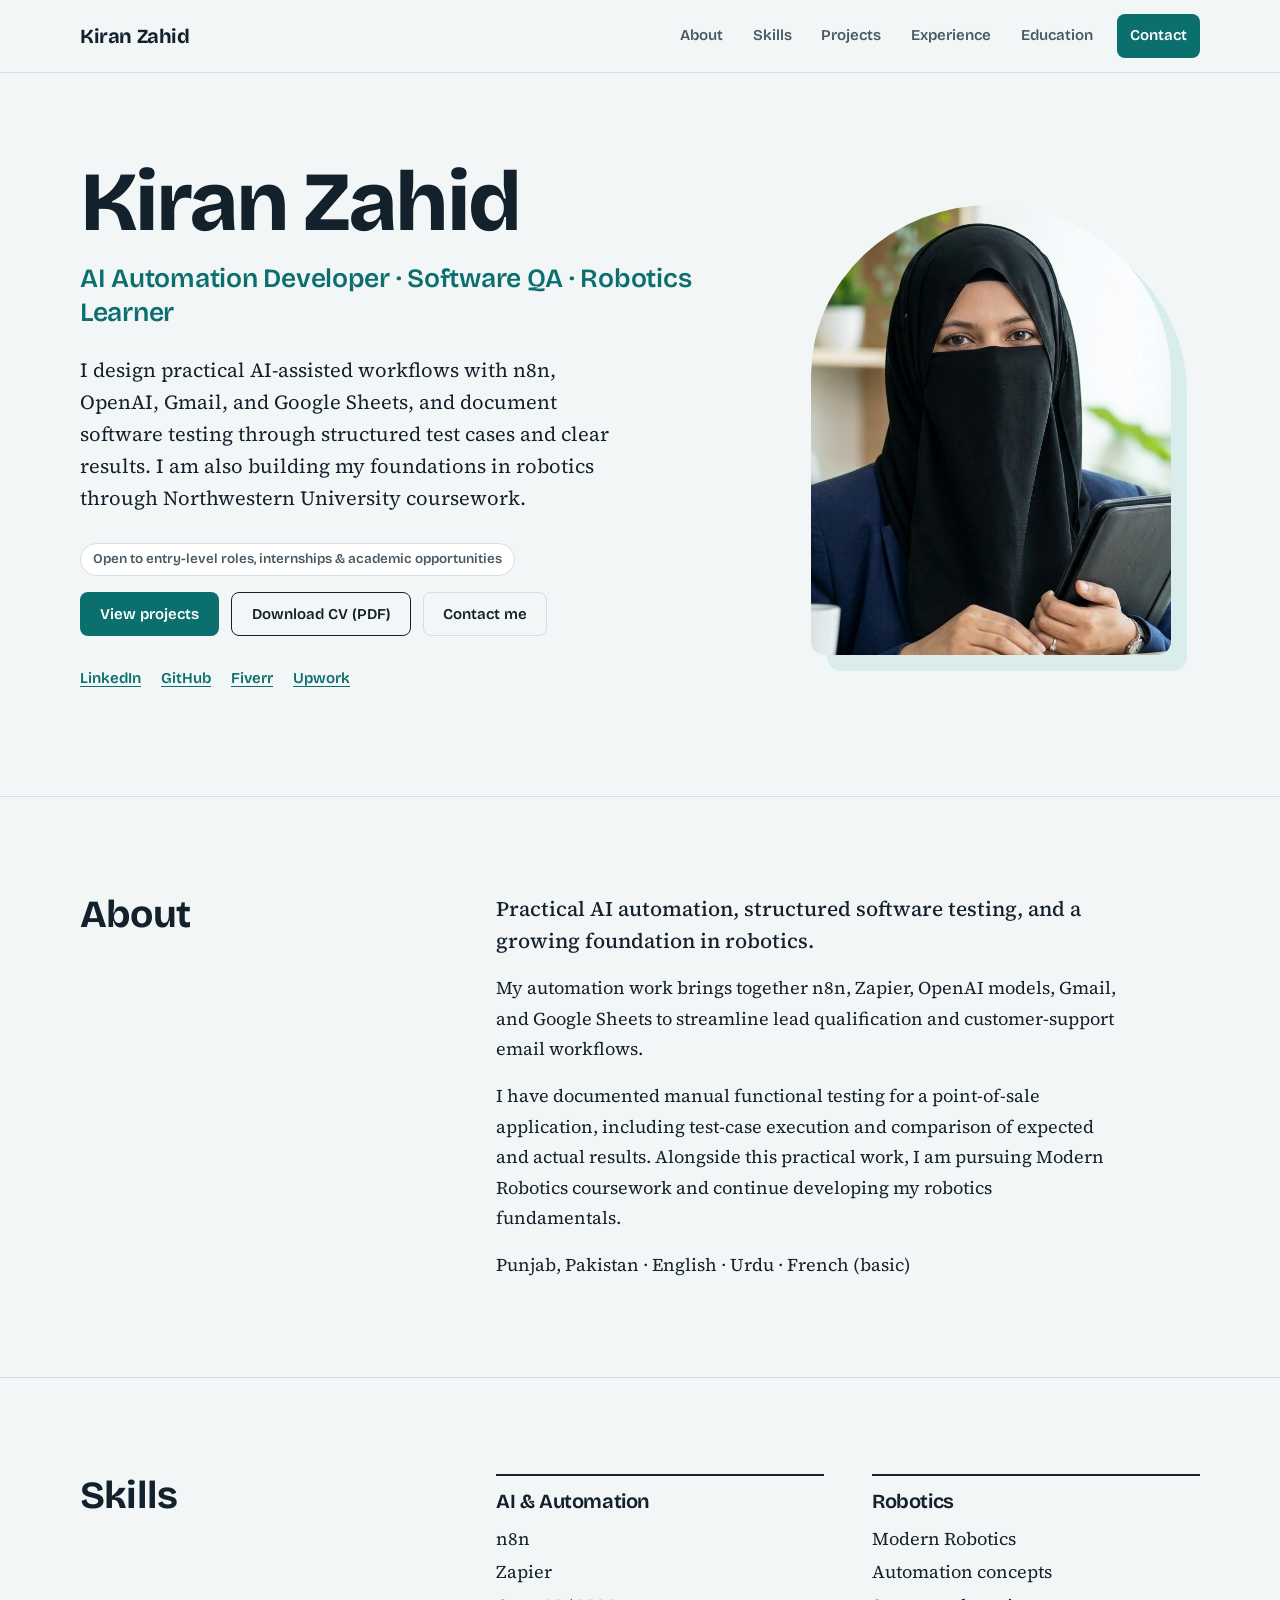
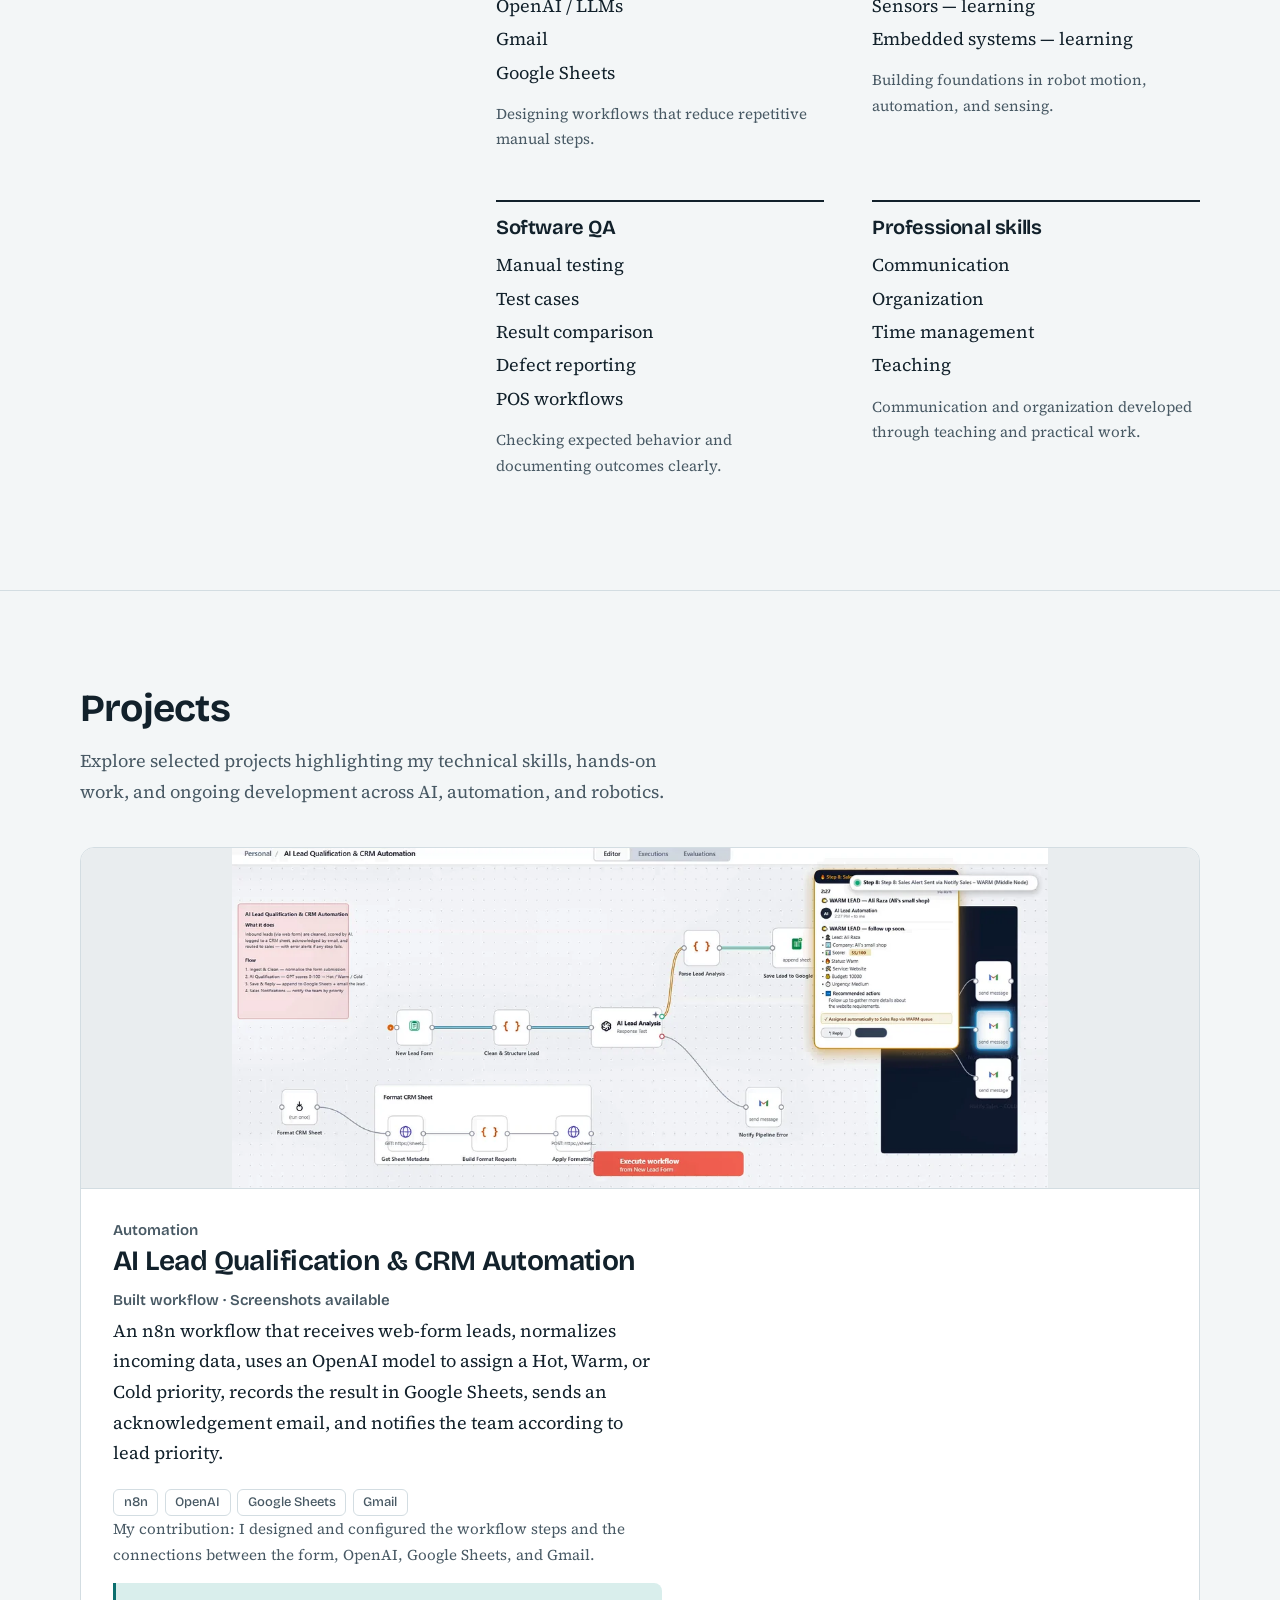
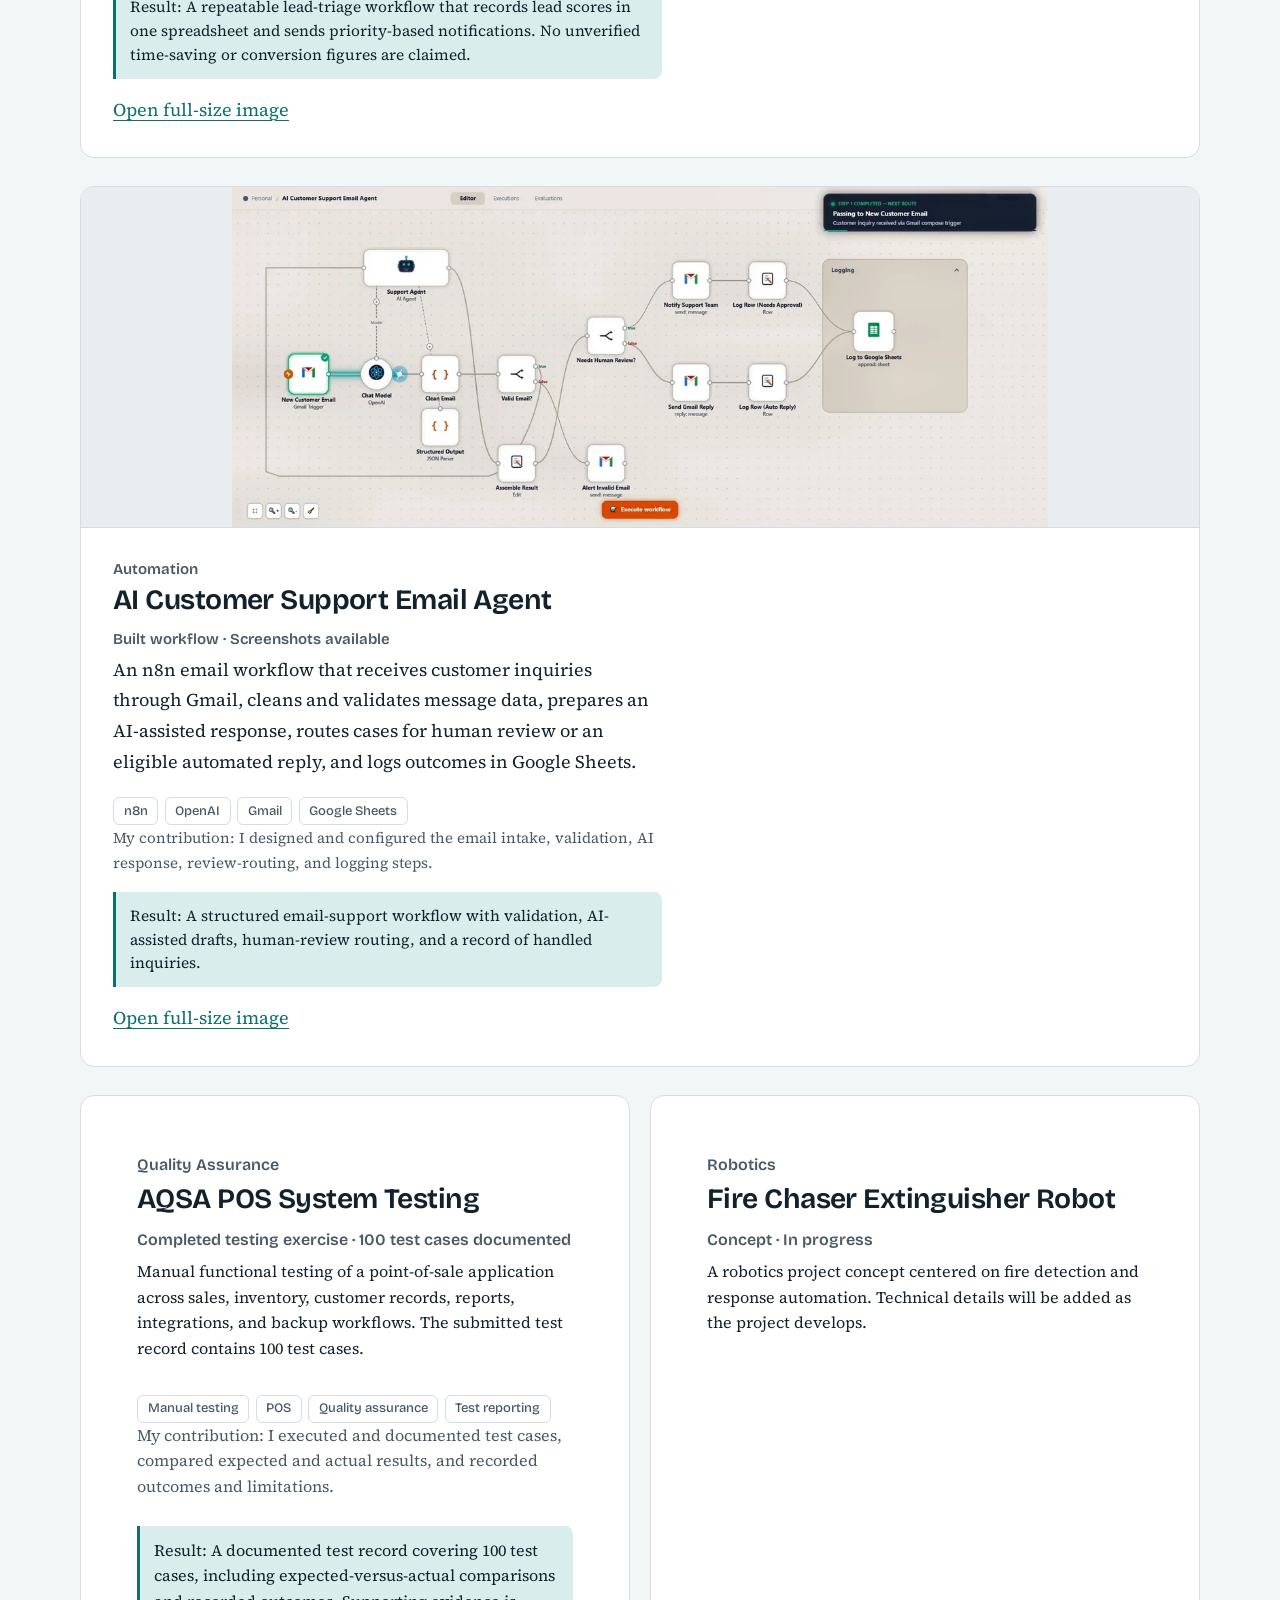
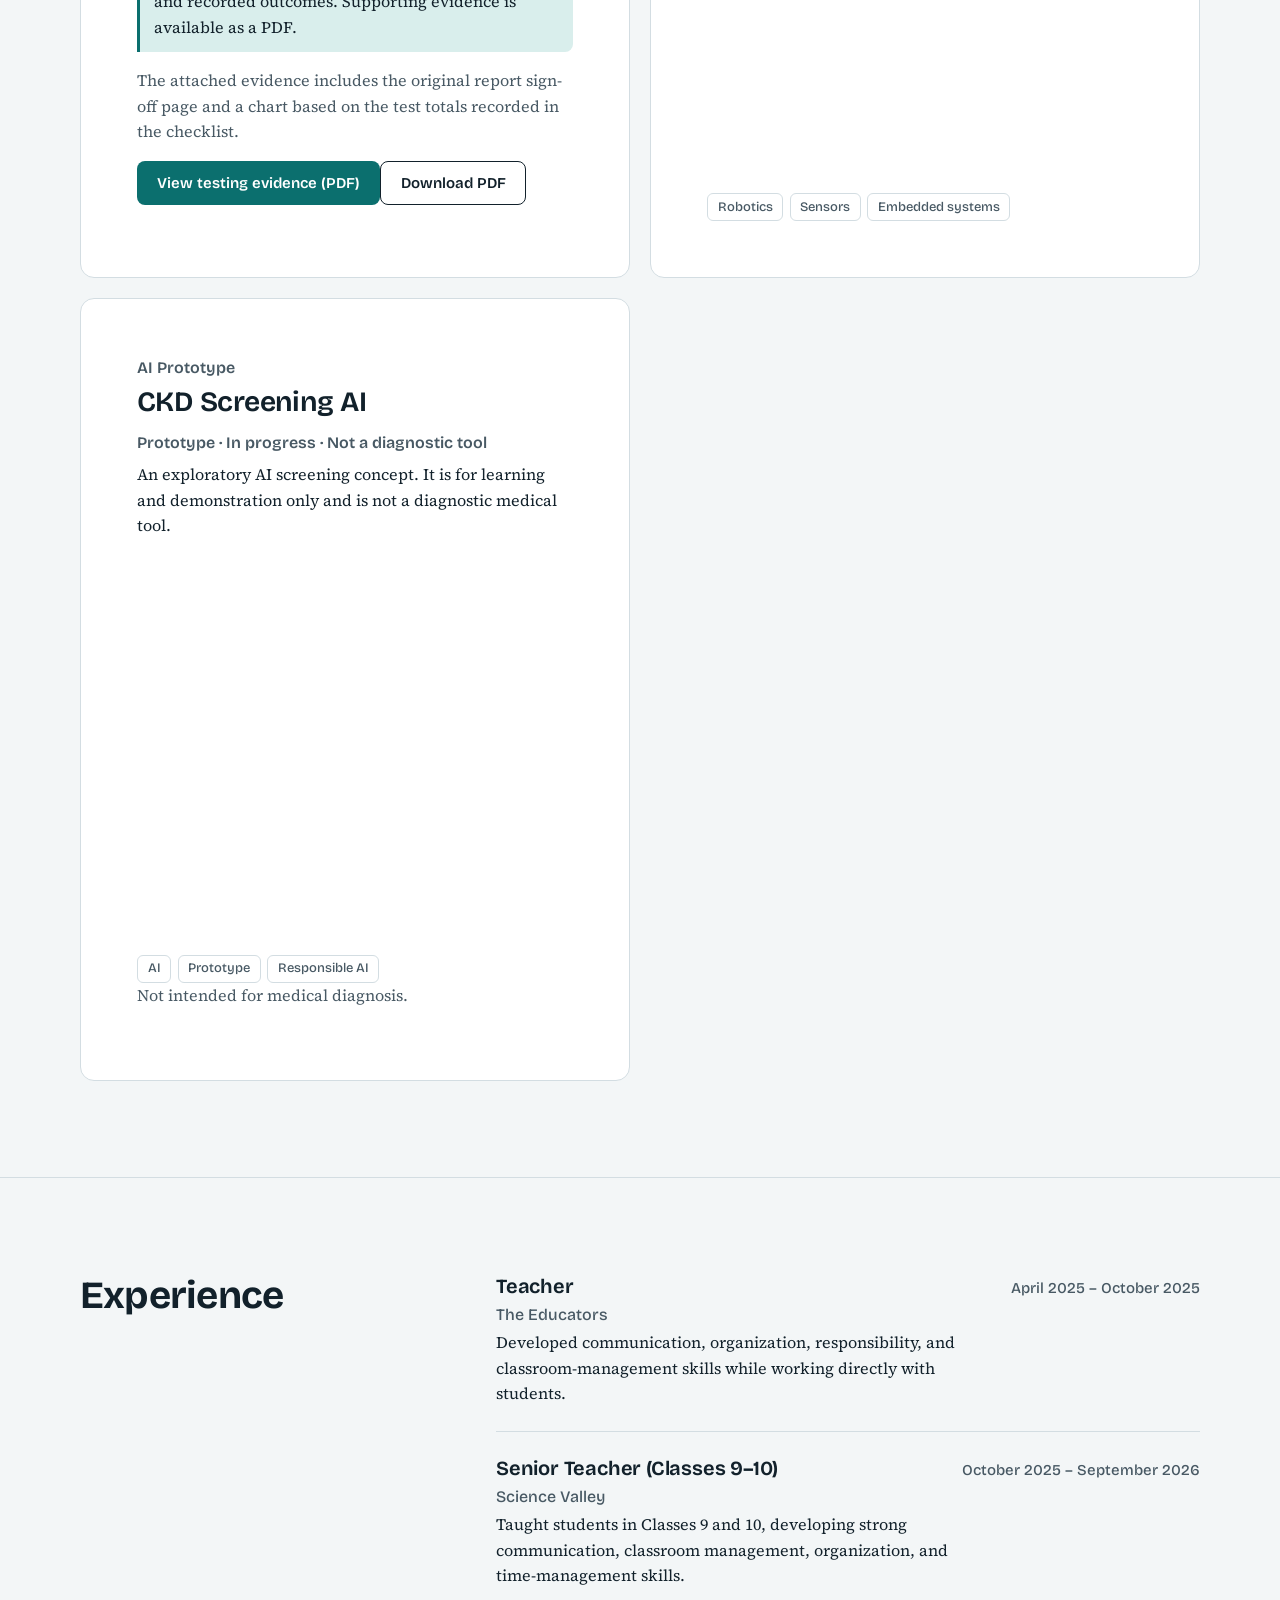
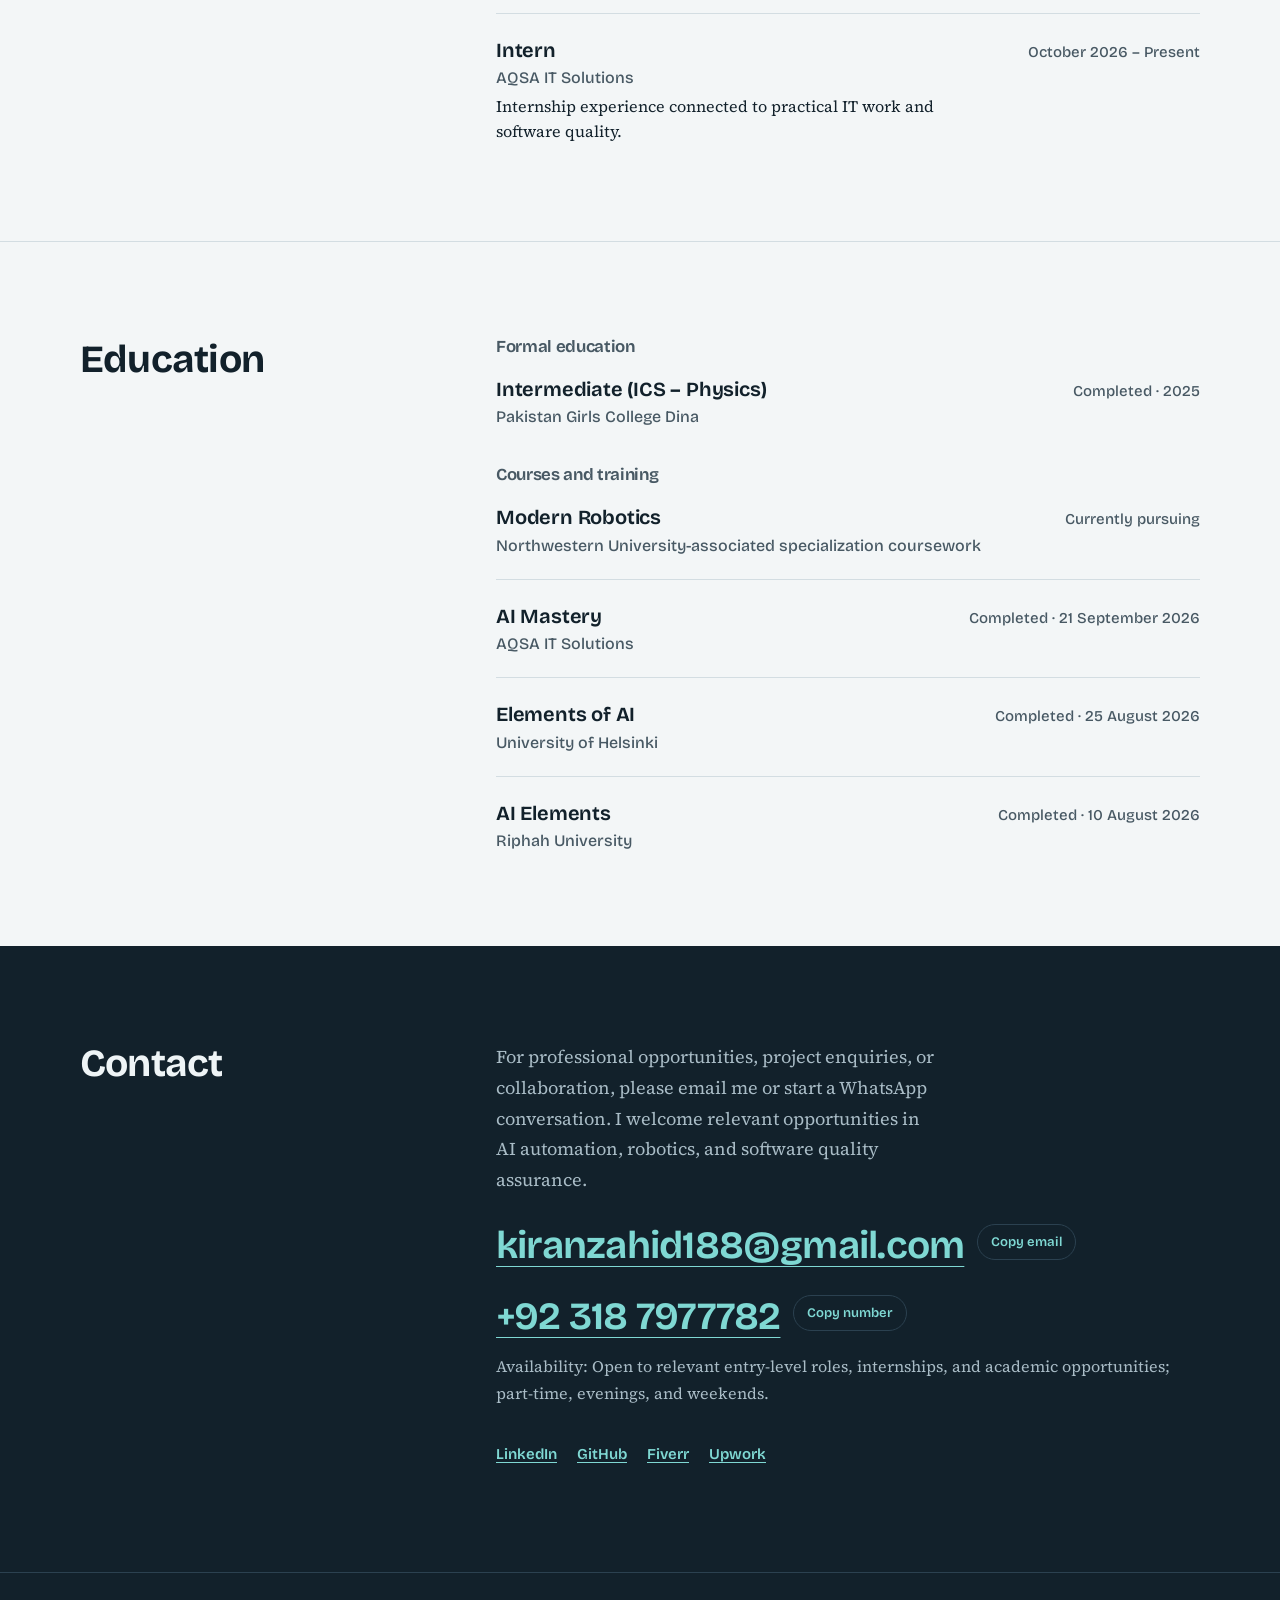
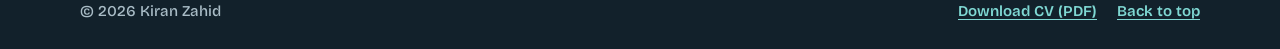
==== index.html @ d2909b38 "Add files via upload" ====
<!DOCTYPE html>
<html lang="en">
<head>
  <meta charset="utf-8">
  <meta name="viewport" content="width=device-width, initial-scale=1">
  <title>Kiran Zahid — AI Automation · Robotics · Software QA</title>
  <meta name="description" content="Kiran Zahid’s portfolio: practical AI workflow automation, robotics learning, and documented software quality assurance work.">
  <meta name="color-scheme" content="light dark">
  <meta name="theme-color" content="#f3f6f7" media="(prefers-color-scheme: light)">
  <meta name="theme-color" content="#0e1a21" media="(prefers-color-scheme: dark)">
  <link rel="canonical" href="https://nexus-kinematics.github.io/Kiranzahid_portfolio/">

  <meta property="og:type" content="website">
  <meta property="og:site_name" content="Kiran Zahid">
  <meta property="og:title" content="Kiran Zahid — AI Automation · Robotics · Software QA">
  <meta property="og:description" content="Practical AI workflow automation, robotics learning, and software testing projects by Kiran Zahid.">
  <meta property="og:url" content="https://nexus-kinematics.github.io/Kiranzahid_portfolio/">
  <meta property="og:image" content="https://nexus-kinematics.github.io/Kiranzahid_portfolio/og-image.png">
  <meta property="og:image:width" content="1200">
  <meta property="og:image:height" content="630">
  <meta property="og:image:alt" content="Kiran Zahid, AI Automation Developer">
  <meta name="twitter:card" content="summary_large_image">

  <link rel="icon" href="favicon.svg" type="image/svg+xml">
  <link rel="apple-touch-icon" href="apple-touch-icon.png">
  <link rel="preload" href="fonts/bricolage-grotesque-latin-wght-normal.woff2" as="font" type="font/woff2" crossorigin>
  <link rel="stylesheet" href="style.css">
  <script>document.documentElement.classList.add('js');</script>
</head>
<body>
  <a class="skip-link" href="#main">Skip to main content</a>

  <header class="site-header">
    <div class="wrap site-header__inner">
      <a class="brand" href="#top">Kiran Zahid</a>
      <button class="nav-toggle" id="navToggle" type="button" aria-expanded="false" aria-controls="siteNav">Menu</button>
      <nav class="nav" id="siteNav" aria-label="Main">
        <ul class="nav__list">
          <li><a class="nav__link" href="#about">About</a></li>
          <li><a class="nav__link" href="#skills">Skills</a></li>
          <li><a class="nav__link" href="#projects">Projects</a></li>
          <li><a class="nav__link" href="#experience">Experience</a></li>
          <li><a class="nav__link" href="#education">Education</a></li>
          <li><a class="nav__link nav__link--cta" href="#contact">Contact</a></li>
        </ul>
      </nav>
    </div>
  </header>

  <main id="main">
    <section class="hero" id="top" aria-labelledby="hero-title">
      <div class="wrap hero__grid">
        <div class="hero__text">
          <h1 id="hero-title">Kiran Zahid</h1>
          <p class="hero__role" data-edit="heroRole" data-label="Professional title" data-group="Profile and about">AI Automation Developer · Software QA · Robotics Learner</p>
          <p class="hero__intro" data-edit="heroIntro" data-label="Hero introduction" data-group="Profile and about">I design practical AI-assisted workflows with n8n, OpenAI, Gmail, and Google Sheets, and document software testing through structured test cases and clear results. I am also building my foundations in robotics through Northwestern University coursework.</p>
          <p class="hero__eyebrow">Open to entry-level roles, internships &amp; academic opportunities</p>
          <div class="hero__actions">
            <a class="btn btn--primary" href="#projects">View projects</a>
            <a class="btn btn--secondary" id="heroCvLink" href="Kiran-Zahid-CV.pdf" download>Download CV (PDF)</a>
            <a class="btn btn--tertiary" href="#contact">Contact me</a>
          </div>
          <ul class="link-list" aria-label="Profiles">
            <li><a href="https://www.linkedin.com/in/kiran-zahid-3a4a5a433" target="_blank" rel="noopener noreferrer">LinkedIn<span class="visually-hidden"> (opens in a new tab)</span></a></li>
            <li><a href="https://github.com/Nexus-Kinematics" target="_blank" rel="noopener noreferrer">GitHub<span class="visually-hidden"> (opens in a new tab)</span></a></li>
            <li><a href="https://www.fiverr.com/s/Vrrma2z" target="_blank" rel="noopener noreferrer">Fiverr<span class="visually-hidden"> (opens in a new tab)</span></a></li>
            <li><a href="https://www.upwork.com/freelancers/~01c463310230087cd5?mp_source=share" target="_blank" rel="noopener noreferrer">Upwork<span class="visually-hidden"> (opens in a new tab)</span></a></li>
          </ul>
        </div>
        <figure class="portrait">
          <img
            src="assets/kiran-profile.jpg"
            srcset="assets/kiran-profile-480.jpg 480w, assets/kiran-profile.jpg 716w"
            sizes="(max-width: 760px) 80vw, 380px"
            width="716" height="896"
            fetchpriority="high"
            alt="Kiran Zahid seated at a desk in a navy blazer and black hijab, holding a folder.">
        </figure>
      </div>
    </section>

    <section class="section" id="about" aria-labelledby="about-title">
      <div class="wrap section__grid">
        <h2 id="about-title">About</h2>
        <div class="prose">
          <p class="lead" data-edit="aboutLead" data-label="About headline" data-group="Profile and about">Practical AI automation, structured software testing, and a growing foundation in robotics.</p>
          <p data-edit="aboutText1" data-label="About paragraph 1" data-group="Profile and about">My automation work brings together n8n, Zapier, OpenAI models, Gmail, and Google Sheets to streamline lead qualification and customer-support email workflows.</p>
          <p data-edit="aboutText2" data-label="About paragraph 2" data-group="Profile and about">I have documented manual functional testing for a point-of-sale application, including test-case execution and comparison of expected and actual results. Alongside this practical work, I am pursuing Modern Robotics coursework and continue developing my robotics fundamentals.</p>
          <p data-edit="aboutText3" data-label="About paragraph 3" data-group="Profile and about">I am based in Punjab, Pakistan, and I speak English, Urdu, and some French.</p>
        </div>
      </div>
    </section>

    <section class="section" id="skills" aria-labelledby="skills-title">
      <div class="wrap section__grid">
        <h2 id="skills-title">Skills</h2>
        <div>
          <div class="skills">
            <div class="skills__group">
              <h3>Automation and AI</h3>
              <ul>
                <li>AI automation</li>
                <li>Workflow automation with n8n and Zapier</li>
                <li>AI tools and large language models (LLMs)</li>
                <li>Gmail, Google Sheets, and OpenAI integrations</li>
              </ul>
            </div>
            <div class="skills__group">
              <h3>Robotics</h3>
              <ul>
                <li>Robotics and automation fundamentals</li>
                <li>Sensors and embedded systems (project in progress)</li>
              </ul>
              <p class="skills__note">Currently studying the Modern Robotics Specialization.</p>
            </div>
            <div class="skills__group">
              <h3>Software testing</h3>
              <ul>
                <li>Manual functional testing</li>
                <li>Test-case execution</li>
                <li>Comparing expected and actual results</li>
                <li>Documenting test outcomes</li>
              </ul>
            </div>
            <div class="skills__group">
              <h3>Professional and languages</h3>
              <ul>
                <li>Communication and organization</li>
                <li>Time management</li>
                <li>English (fluent), Urdu (native), French (basic)</li>
              </ul>
            </div>
          </div>
        </div>
      </div>
    </section>

    <section class="section" id="projects" aria-labelledby="projects-title">
      <div class="wrap">
        <h2 id="projects-title">Projects</h2>
        <p class="section-intro">Explore selected projects highlighting my technical skills, hands-on work, and ongoing development across AI, automation, and robotics.</p>

        <article class="project" aria-labelledby="p-lead">
          <div class="project__shot">
            <img
              src="assets/lead-qualification-workflow-1200.webp"
              srcset="assets/lead-qualification-workflow-1200.webp 1200w, assets/lead-qualification-workflow.webp 1920w"
              sizes="(max-width: 1120px) 100vw, 1120px"
              width="1920" height="800" loading="lazy"
              alt="Workflow editor showing an AI lead qualification automation: a web form feeds lead cleaning, AI scoring, saving to Google Sheets, sales notifications by lead priority, and an error alert.">
          </div>
          <div class="project__body">
            <div>
              <p class="project__kind">Workflow automation · Built and documented</p>
              <h3 class="project__title" id="p-lead" data-edit="leadTitle" data-label="Lead qualification: title" data-group="Projects">AI Lead Qualification &amp; CRM Automation</h3>
              <p data-edit="leadDesc" data-label="Lead qualification: description" data-group="Projects">An n8n workflow that receives web-form leads, normalizes incoming data, uses an OpenAI model to assign a Hot, Warm, or Cold priority, records the result in Google Sheets, sends an acknowledgement email, and notifies the team according to lead priority.</p>
              <p class="project__note"><strong>My contribution:</strong> I designed and configured the workflow steps and the connections between the form, OpenAI, Google Sheets, and Gmail.</p><p class="project__outcome"><strong>Outcome:</strong> A repeatable lead-triage process with a central spreadsheet record and priority-based notifications.</p>
              <ul class="tags" aria-label="Technologies">
                <li>n8n</li>
                <li>OpenAI</li>
                <li>Google Sheets</li>
                <li>Gmail</li>
              </ul>
              <p class="project__zoom"><a href="assets/lead-qualification-workflow.webp" target="_blank" rel="noopener noreferrer">Open full-size screenshot<span class="visually-hidden"> (opens in a new tab)</span></a></p>

            </div>
            <div class="project__steps">
              <h4>How it works</h4>
              <ol class="flow" role="list">
                <li><strong>Ingest and clean.</strong> A new form submission is normalized.</li>
                <li><strong>Qualify with AI.</strong> A GPT model scores the lead and labels it Hot, Warm, or Cold.</li>
                <li><strong>Save and reply.</strong> The lead is added to Google Sheets and receives an email.</li>
                <li><strong>Notify sales.</strong> The team is alerted according to lead priority.</li>
              </ol>
            </div>
          </div>
        </article>

        <article class="project" aria-labelledby="p-support">
          <div class="project__shot">
            <img
              src="assets/customer-support-email-agent-1200.webp"
              srcset="assets/customer-support-email-agent-1200.webp 1200w, assets/customer-support-email-agent.webp 2048w"
              sizes="(max-width: 1120px) 100vw, 1120px"
              width="2048" height="853" loading="lazy"
              alt="Workflow editor showing an AI customer support email agent: a Gmail trigger, email cleaning and validation, an AI support agent, a human review check, Gmail replies or support team alerts, and Google Sheets logging.">
          </div>
          <div class="project__body">
            <div>
              <p class="project__kind">Workflow automation · Built and documented</p>
              <h3 class="project__title" id="p-support" data-edit="supportTitle" data-label="Support email agent: title" data-group="Projects">AI Customer Support Email Agent</h3>
              <p data-edit="supportDesc" data-label="Support email agent: description" data-group="Projects">An n8n email workflow that receives customer inquiries through Gmail, cleans and validates message data, prepares an AI-assisted response, routes cases for human review or an eligible automated reply, and logs outcomes in Google Sheets.</p>
              <p class="project__note"><strong>My contribution:</strong> I designed and configured the email intake, validation, AI response, review-routing, and logging steps.</p><p class="project__outcome"><strong>Outcome:</strong> A structured support workflow that supports human review and keeps a record of handled inquiries.</p>
              <ul class="tags" aria-label="Technologies">
                <li>n8n</li>
                <li>OpenAI</li>
                <li>Gmail</li>
                <li>Google Sheets</li>
              </ul>
              <p class="project__zoom"><a href="assets/customer-support-email-agent.webp" target="_blank" rel="noopener noreferrer">Open full-size screenshot<span class="visually-hidden"> (opens in a new tab)</span></a></p>

            </div>
            <div class="project__steps">
              <h4>How it works</h4>
              <ol class="flow" role="list">
                <li><strong>Receive.</strong> A Gmail trigger picks up each new customer email.</li>
                <li><strong>Clean and validate.</strong> The email is structured and checked. Invalid emails raise an alert.</li>
                <li><strong>Draft with AI.</strong> A support agent prepares the result.</li>
                <li><strong>Route and log.</strong> The email goes to human review or receives an automatic reply, and the outcome is logged to Google Sheets.</li>
              </ol>
            </div>
          </div>
        </article>

        <div class="project-grid">
          <article class="project" aria-labelledby="p-pos">
            <span class="badge">Completed testing exercise · Evidence available</span>
            <h3 id="p-pos" data-edit="posTitle" data-label="AQSA POS testing: title" data-group="Projects">AQSA POS System Testing</h3>
            <p data-edit="posDesc" data-label="AQSA POS testing: description" data-group="Projects">Manual functional testing of a point-of-sale application across sales, inventory, customer records, reports, integrations, and backup workflows. The submitted test record contains 100 test cases.</p>
            <ul class="project__list">
              <li>Executed and documented test cases</li>
              <li>Compared expected and observed results</li>
              <li>Recorded defects, blocked checks, and limitations</li>
              <li>Summarized the recorded test outcomes in a visual chart</li>
            </ul>
            <p class="project__note"><strong>My contribution:</strong> I executed and documented test cases, compared expected and actual results, and recorded outcomes and limitations.</p><p class="project__outcome"><strong>Outcome:</strong> A documented test record covering 100 test cases, with supporting evidence available as a PDF.</p>
            <p class="project__actions">
              <a class="btn btn--primary" href="assets/AQSA-POS-Testing-Evidence.pdf" target="_blank" rel="noopener noreferrer">View testing evidence (PDF)</a>
              <a class="btn btn--secondary" href="assets/AQSA-POS-Testing-Evidence.pdf" download>Download PDF</a>
            </p>
            <ul class="tags" aria-label="Focus areas">
              <li>Manual testing</li>
              <li>POS</li>
              <li>Quality assurance</li>
              <li>Test reporting</li>
            </ul>
          </article>

          <article class="project" aria-labelledby="p-ckd">
            <span class="badge">AI prototype · In progress</span>
            <h3 id="p-ckd" data-edit="ckdTitle" data-label="CKD Screening AI: title" data-group="Projects">CKD Screening AI</h3>
            <p data-edit="ckdDesc" data-label="CKD Screening AI: description" data-group="Projects">A demo exploring how AI can support screening and early risk assessment for chronic kidney disease (CKD). It is a demonstration project, not a medical or diagnostic tool.</p>
            <p class="project__note">Demo visuals and a write-up will be added when they are ready.</p>
            <ul class="tags" aria-label="Focus areas">
              <li>Artificial intelligence</li>
              <li>Healthcare</li>
              <li>Prototype</li>
            </ul>
          </article>

          <article class="project" aria-labelledby="p-fire">
            <span class="badge">Concept · In progress</span>
            <h3 id="p-fire" data-edit="fireTitle" data-label="Fire Chaser Robot: title" data-group="Projects">Fire Chaser Extinguisher Robot</h3>
            <p data-edit="fireDesc" data-label="Fire Chaser Robot: description" data-group="Projects">A robotics project built around a fire-detection and fire-response concept.</p>
            <p class="project__note">Technical details and build photos will be added as the project develops.</p>
            <ul class="tags" aria-label="Focus areas">
              <li>Robotics</li>
              <li>Sensors</li>
              <li>Embedded systems</li>
            </ul>
          </article>
        </div>
      </div>
    </section>

    <section class="section" id="experience" aria-labelledby="experience-title">
      <div class="wrap section__grid"><h2 id="experience-title">Experience</h2><ul class="entries">
        <li class="entry"><div class="entry__head"><h3 class="entry__title">Teacher</h3><p class="entry__when">April 2025 – October 2025</p></div><p class="entry__org">The Educators</p><p class="entry__text">Developed communication, organization, responsibility, and classroom-management skills while working directly with students.</p></li>
        <li class="entry"><div class="entry__head"><h3 class="entry__title">Senior Teacher (Classes 9–10)</h3><p class="entry__when">October 2025 – September 2026</p></div><p class="entry__org">Science Valley</p><p class="entry__text">Taught students in Classes 9 and 10, developing strong communication, classroom management, organization, and time-management skills.</p></li>
        <li class="entry"><div class="entry__head"><h3 class="entry__title">Intern</h3><p class="entry__when">October 2026 – Present</p></div><p class="entry__org">AQSA IT Solutions</p><p class="entry__text">Internship experience connected to practical IT work and software quality.</p></li>
      </ul></div>
    </section>

    <section class="section" id="education" aria-labelledby="education-title">
      <div class="wrap section__grid">
        <h2 id="education-title">Education</h2>
        <div>
          <h3 class="subhead">Formal education</h3>
          <ul class="entries">
            <li class="entry">
              <div class="entry__head">
                <h4 class="entry__title" data-edit="edu1Title" data-label="Education: qualification" data-group="Experience and education">Intermediate (ICS – Physics)</h4>
                <p class="entry__when">Completed 2025</p>
              </div>
              <p class="entry__org" data-edit="edu1Org" data-label="Education: institution" data-group="Experience and education">Pakistan Girls College Dina</p>
            </li>
          </ul>

          <h3 class="subhead">Courses and training</h3>
          <ul class="entries">
            <li class="entry">
              <div class="entry__head">
                <h4 class="entry__title">Modern Robotics Specialization</h4>
                <p class="entry__when entry__status--active" data-edit="course1Status" data-label="Modern Robotics: status" data-group="Experience and education">Currently pursuing</p>
              </div>
              <p class="entry__org">Northwestern University</p>
            </li>
            <li class="entry">
              <div class="entry__head">
                <h4 class="entry__title">AI Mastery</h4>
                <p class="entry__when">Completed · 21 September 2026</p>
              </div>
              <p class="entry__org">AQSA IT Solutions</p>
            </li>
            <li class="entry">
              <div class="entry__head">
                <h4 class="entry__title">Elements of AI</h4>
                <p class="entry__when">Completed · 25 August 2026</p>
              </div>
              <p class="entry__org">University of Helsinki</p>
            </li>
            <li class="entry">
              <div class="entry__head">
                <h4 class="entry__title">AI Elements</h4>
                <p class="entry__when">Completed · 10 August 2026</p>
              </div>
              <p class="entry__org">Riphah University</p>
            </li>
          </ul>
        </div>
      </div>
    </section>

    <section class="section" id="addedContent" aria-labelledby="added-title" hidden>
      <div class="wrap section__grid">
        <h2 id="added-title">More</h2>
        <div class="managed-list" id="publicManagedEntries"></div>
      </div>
    </section>

    <section class="section" id="certificates" aria-labelledby="certificates-title" hidden>
      <div class="wrap section__grid">
        <h2 id="certificates-title">Certificates</h2>
        <div class="entries" id="certificateList"></div>
      </div>
    </section>

    <section class="section" id="customContent" aria-labelledby="custom-title" hidden>
      <div class="wrap section__grid">
        <h2 id="custom-title">More</h2>
        <div class="entries" id="customList"></div>
      </div>
    </section>

    <section class="section contact" id="contact" aria-labelledby="contact-title">
      <div class="wrap section__grid">
        <h2 id="contact-title">Contact</h2>
        <div>
          <p class="contact__copy">For professional opportunities, project enquiries, or collaboration, please email me or start a WhatsApp conversation. I welcome relevant opportunities in AI automation, robotics, and software quality assurance.</p>
          <div class="contact-method"><a class="contact__email" id="contactEmail" href="mailto:kiranzahid188@gmail.com?subject=Portfolio%20enquiry" aria-label="Compose an email to kiranzahid188@gmail.com">kiranzahid188@gmail.com</a><button class="copy-link" type="button" data-copy="kiranzahid188@gmail.com" aria-label="Copy email address">Copy email</button></div>
          <div class="contact-method"><a class="contact__email contact__phone" id="contactPhone" href="https://wa.me/923187977782" target="_blank" rel="noopener noreferrer" aria-label="Start a WhatsApp chat with Kiran Zahid">+92 318 7977782</a><button class="copy-link" type="button" data-copy="+923187977782" aria-label="Copy WhatsApp number">Copy number</button></div>
          <p class="contact__meta" id="contactAvailability">Availability: part-time, night shifts, and weekends.</p>
          <ul class="link-list" aria-label="Profiles">
            <li><a href="https://www.linkedin.com/in/kiran-zahid-3a4a5a433" target="_blank" rel="noopener noreferrer">LinkedIn<span class="visually-hidden"> (opens in a new tab)</span></a></li>
            <li><a href="https://github.com/Nexus-Kinematics" target="_blank" rel="noopener noreferrer">GitHub<span class="visually-hidden"> (opens in a new tab)</span></a></li>
            <li><a href="https://www.fiverr.com/s/Vrrma2z" target="_blank" rel="noopener noreferrer">Fiverr<span class="visually-hidden"> (opens in a new tab)</span></a></li>
            <li><a href="https://www.upwork.com/freelancers/~01c463310230087cd5?mp_source=share" target="_blank" rel="noopener noreferrer">Upwork<span class="visually-hidden"> (opens in a new tab)</span></a></li>
          </ul>
        </div>
      </div>
    </section>
  </main>


  <footer class="site-footer">
    <div class="wrap site-footer__inner">
      <p>&copy; <span id="year">2026</span> Kiran Zahid</p>
      <ul class="link-list" aria-label="Footer">
        <li><a href="Kiran-Zahid-CV.pdf" download>Download CV (PDF)</a></li>
        <li><a href="#top">Back to top</a></li>
      </ul>
    </div>
  </footer>

  <script src="script.js" defer></script>
</body>
</html>
---- style.css ----
/* ==========================================================================
   Kiran Zahid portfolio
   All paths are relative so the site works under /Kiranzahid_portfolio/.
   Sections: 1 Fonts · 2 Tokens · 3 Base · 4 Layout · 5 Components ·
             6 Sections · 7 Responsive · 8 Motion
   ========================================================================== */

/* 1. Fonts (self-hosted, SIL Open Font License; see /fonts) ---------------- */
@font-face {
  font-family: "Bricolage Grotesque";
  src: url("fonts/bricolage-grotesque-latin-wght-normal.woff2") format("woff2");
  font-weight: 200 800;
  font-style: normal;
  font-display: swap;
}
@font-face {
  font-family: "Source Serif 4";
  src: url("fonts/source-serif-4-latin-wght-normal.woff2") format("woff2");
  font-weight: 200 900;
  font-style: normal;
  font-display: swap;
}
/* 2. Design tokens --------------------------------------------------------- */
:root {
  color-scheme: light dark;

  --paper: #f3f6f7;
  --surface: #ffffff;
  --ink: #12212b;
  --muted: #485964;
  --line: #d3dde2;

  --accent: #0b6f6e;
  --accent-hover: #095957;
  --on-accent: #ffffff;
  --accent-soft: #d9eeec;

  --warn-bg: #fbebd3;
  --warn-ink: #733b00;

  --band: #12212b;
  --on-band: #eef4f6;
  --band-muted: #a9bcc6;
  --band-accent: #7fd8d3;
  --band-line: #2b4150;

  --font-display: "Bricolage Grotesque", "Segoe UI", system-ui, -apple-system, sans-serif;
  --font-text: "Source Serif 4", Georgia, "Times New Roman", serif;

  --radius: 14px;
  --radius-sm: 8px;
  --wrap: 1120px;
  --gutter: clamp(1.25rem, 4vw, 2rem);
  --header-h: 4.5rem;
}

@media (prefers-color-scheme: dark) {
  :root {
    --paper: #0e1a21;
    --surface: #15252e;
    --ink: #eaf1f3;
    --muted: #9fb2bc;
    --line: #284049;

    --accent: #5cc8c3;
    --accent-hover: #86dcd7;
    --on-accent: #0e1a21;
    --accent-soft: #143a3b;

    --warn-bg: #3d2a10;
    --warn-ink: #f6d9a8;

    --band: #081217;
    --band-line: #22373f;
  }
}

/* 3. Base ------------------------------------------------------------------ */
*,
*::before,
*::after { box-sizing: border-box; }

html {
  scroll-behavior: smooth;
  scroll-padding-top: calc(var(--header-h) + 1rem);
  -webkit-text-size-adjust: 100%;
}

body {
  margin: 0;
  background: var(--paper);
  color: var(--ink);
  font-family: var(--font-text);
  font-size: 1.125rem;
  line-height: 1.7;
  overflow-x: hidden;
}

img { display: block; max-width: 100%; height: auto; }

h1, h2, h3, h4 {
  margin: 0;
  font-family: var(--font-display);
  line-height: 1.12;
  letter-spacing: -0.02em;
  text-wrap: balance;
}
h2 { font-size: clamp(1.75rem, 3.4vw, 2.4rem); font-weight: 700; }
h3 { font-size: 1.25rem; font-weight: 650; }

p { margin: 0 0 1rem; }
ul, ol { margin: 0; padding: 0; }

a {
  color: var(--accent);
  text-decoration-thickness: 1px;
  text-underline-offset: 0.2em;
  transition: color 0.15s;
}
a:hover { color: var(--accent-hover); text-decoration-thickness: 2px; }

:focus-visible {
  outline: 3px solid var(--accent);
  outline-offset: 3px;
  border-radius: 4px;
}

.visually-hidden {
  position: absolute !important;
  width: 1px; height: 1px;
  margin: -1px; padding: 0;
  overflow: hidden;
  clip: rect(0 0 0 0);
  white-space: nowrap;
  border: 0;
}

.skip-link {
  position: absolute;
  left: 1rem; top: -4rem;
  z-index: 100;
  padding: 0.6rem 1rem;
  background: var(--ink);
  color: var(--paper);
  font: 600 0.9375rem var(--font-display);
  border-radius: var(--radius-sm);
}
.skip-link:focus { top: 1rem; }

/* 4. Layout ---------------------------------------------------------------- */
.wrap {
  width: min(100% - 2 * var(--gutter), var(--wrap));
  margin-inline: auto;
}

.section {
  padding-block: clamp(3.5rem, 8vw, 6rem);
  border-top: 1px solid var(--line);
}

.section__grid {
  display: grid;
  grid-template-columns: minmax(0, 1fr) minmax(0, 2fr);
  gap: clamp(1.5rem, 5vw, 4rem);
}

.prose { max-width: 62ch; }
.prose p:last-child { margin-bottom: 0; }

/* 5. Components ------------------------------------------------------------ */

/* Header and navigation */
.site-header {
  position: sticky;
  top: 0;
  z-index: 30;
  background: var(--paper);
  border-bottom: 1px solid var(--line);
}
.site-header__inner {
  display: flex;
  align-items: center;
  justify-content: space-between;
  gap: 1rem;
  min-height: var(--header-h);
}

.brand {
  display: inline-flex;
  align-items: center;
  min-height: 44px;
  color: var(--ink);
  font: 700 1.25rem var(--font-display);
  letter-spacing: -0.02em;
  text-decoration: none;
}
.brand:hover { color: var(--accent); }

.nav__list {
  display: flex;
  align-items: center;
  gap: 0.25rem;
  list-style: none;
}
.nav__link {
  display: inline-flex;
  align-items: center;
  min-height: 44px;
  padding: 0 0.8rem;
  color: var(--muted);
  font: 600 0.9375rem var(--font-display);
  text-decoration: none;
  border-bottom: 2px solid transparent;
}
.nav__link:hover { color: var(--ink); }
.nav__link[aria-current="true"] {
  color: var(--ink);
  border-bottom-color: var(--accent);
}
.nav__link--cta {
  margin-left: 0.5rem;
  color: var(--on-accent);
  background: var(--accent);
  border-radius: var(--radius-sm);
  border-bottom-color: transparent;
}
.nav__link--cta:hover,
.nav__link--cta[aria-current="true"] {
  color: var(--on-accent);
  background: var(--accent-hover);
  border-bottom-color: transparent;
}

.nav-toggle {
  display: none;
  min-height: 44px;
  padding: 0 1rem;
  background: transparent;
  color: var(--ink);
  border: 1.5px solid var(--line);
  border-radius: var(--radius-sm);
  font: 600 0.9375rem var(--font-display);
  cursor: pointer;
}
.nav-toggle:hover { border-color: var(--ink); }

/* Buttons */
.btn {
  display: inline-flex;
  align-items: center;
  justify-content: center;
  min-height: 44px;
  padding: 0.6rem 1.2rem;
  border: 1.5px solid transparent;
  border-radius: var(--radius-sm);
  font: 600 0.9375rem var(--font-display);
  text-decoration: none;
  cursor: pointer;
  transition: background-color 0.2s, border-color 0.2s, color 0.2s;
}
.btn--primary { background: var(--accent); color: var(--on-accent); }
.btn--primary:hover { background: var(--accent-hover); color: var(--on-accent); }
.btn--secondary { border-color: var(--ink); color: var(--ink); }
.btn--secondary:hover { background: var(--ink); color: var(--paper); }

/* Tags and status badges */
.tags {
  display: flex;
  flex-wrap: wrap;
  gap: 0.4rem;
  margin-top: 1.25rem;
  list-style: none;
}
.tags li {
  padding: 0.15rem 0.6rem;
  border: 1px solid var(--line);
  border-radius: 6px;
  color: var(--muted);
  font: 500 0.8125rem/1.6 var(--font-display);
}

.badge {
  display: inline-flex;
  align-items: center;
  gap: 0.45rem;
  margin-bottom: 0.9rem;
  padding: 0.2rem 0.7rem;
  background: var(--warn-bg);
  color: var(--warn-ink);
  border-radius: 999px;
  font: 600 0.8125rem/1.5 var(--font-display);
}
.badge::before {
  content: "";
  width: 0.45rem; height: 0.45rem;
  border-radius: 50%;
  background: currentColor;
}

/* Plain link list (social, footer) */
.link-list {
  display: flex;
  flex-wrap: wrap;
  gap: 0.25rem 1.25rem;
  list-style: none;
}
.link-list a {
  display: inline-flex;
  align-items: center;
  min-height: 44px;
  font: 600 0.9375rem var(--font-display);
}

/* 6. Sections -------------------------------------------------------------- */

/* Hero */
.hero { padding-block: clamp(2.5rem, 7vw, 5.5rem) clamp(3rem, 8vw, 6rem); }
.hero__grid {
  display: grid;
  grid-template-columns: minmax(0, 1.2fr) minmax(280px, 0.8fr);
  gap: clamp(2rem, 6vw, 5rem);
  align-items: center;
}
.hero h1 {
  font-size: clamp(2.9rem, 8vw, 5.25rem);
  font-weight: 750;
  line-height: 1;
  letter-spacing: -0.035em;
}
.hero__role {
  overflow-wrap: anywhere;
  margin: 1rem 0 1.5rem;
  color: var(--accent);
  font: 600 clamp(1.25rem, 2.6vw, 1.65rem)/1.3 var(--font-display);
  letter-spacing: -0.01em;
}
.hero__intro {
  max-width: 34rem;
  margin-bottom: 1.75rem;
  font-size: 1.25rem;
  line-height: 1.6;
}
.hero__actions {
  display: flex;
  flex-wrap: wrap;
  gap: 0.75rem;
  margin-bottom: 1.25rem;
}

.portrait {
  position: relative;
  width: 100%;
  max-width: 350px;
  justify-self: center;
  margin: 0;
}
.portrait::before {
  content: "";
  position: absolute;
  inset: 16px -16px -16px 16px;
  background: var(--accent-soft);
  border-radius: 50% 50% var(--radius) var(--radius) / 38% 38% var(--radius) var(--radius);
}
.portrait img {
  position: relative;
  width: 100%;
  aspect-ratio: 4 / 5;
  object-fit: cover;
  object-position: 50% 20%;
  border-radius: 50% 50% var(--radius) var(--radius) / 38% 38% var(--radius) var(--radius);
}

/* About and skills */
.lead {
  font-size: 1.3rem;
  line-height: 1.55;
  font-weight: 500;
}

.skills {
  display: grid;
  grid-template-columns: repeat(2, minmax(0, 1fr));
  gap: 2rem clamp(1.5rem, 4vw, 3rem);
}
.skills__group { border-top: 2px solid var(--ink); padding-top: 0.9rem; }
.skills__group h3 { margin-bottom: 0.6rem; }
.skills__group ul { list-style: none; }
.skills__group li { padding: 0.2rem 0; line-height: 1.5; }
.skills__note {
  margin-top: 0.75rem;
  color: var(--muted);
  font-size: 0.9375rem;
}

/* Projects */
.section-intro { max-width: 62ch; margin: 1rem 0 2.5rem; color: var(--muted); }

.project {
  background: var(--surface);
  border: 1px solid var(--line);
  border-radius: var(--radius);
  overflow: hidden;
}
.project + .project { margin-top: 1.75rem; }

.project__shot {
  display: block;
  border-bottom: 1px solid var(--line);
  background: #e9edef;
}
.project__shot img { width: 100%; max-height: 340px; object-fit: contain; }

.project__body {
  display: grid;
  grid-template-columns: minmax(0, 1.2fr) minmax(0, 1fr);
  gap: clamp(1.5rem, 4vw, 3rem);
  padding: clamp(1.25rem, 3vw, 2rem);
}
.project__kind {
  margin-bottom: 0.4rem;
  color: var(--muted);
  font: 600 0.9375rem var(--font-display);
}
.project__title { font-size: clamp(1.4rem, 2.6vw, 1.75rem); margin-bottom: 0.9rem; }
.project__zoom { margin: 0.5rem 0 0; font: 600 0.9375rem var(--font-display); }
.project__zoom a { display: inline-flex; align-items: center; min-height: 44px; }

.project__steps h4 {
  margin: 0 0 1rem;
  font: 650 1rem var(--font-display);
}

.flow { list-style: none; counter-reset: step; }
.flow li {
  position: relative;
  padding: 0 0 1.1rem 2.6rem;
  font-size: 1rem;
  line-height: 1.55;
  counter-increment: step;
}
.flow li::before {
  content: counter(step);
  position: absolute;
  left: 0; top: 0.05rem;
  width: 1.8rem; height: 1.8rem;
  background: var(--accent);
  color: var(--on-accent);
  border-radius: 50%;
  font: 700 0.85rem/1.8rem var(--font-display);
  text-align: center;
}
.flow li::after {
  content: "";
  position: absolute;
  left: calc(0.9rem - 1px);
  top: 2rem; bottom: 0.15rem;
  width: 2px;
  background: var(--line);
}
.flow li:last-child { padding-bottom: 0; }
.flow li:last-child::after { display: none; }
.flow strong { font-family: var(--font-display); font-weight: 650; }

.project-grid {
  display: grid;
  grid-template-columns: repeat(2, minmax(0, 1fr));
  gap: 1.25rem;
  margin-top: 1.75rem;
  align-items: stretch;
}
.project-grid .project { display: flex; flex-direction: column; align-items: stretch; width: 100%; height: 100%; margin-top: 0; padding: clamp(1.1rem, 2.5vw, 1.5rem); }
.project-grid .project > * { width: 100%; }
.project-grid .project .project__body { display: flex; flex: 1; flex-direction: column; }
.project-grid .project .project__body > div { display: flex; flex: 1; flex-direction: column; }
.project-grid .tags { margin-top: auto; padding-top: 1.1rem; }
.project-grid h3 { margin-bottom: 0.75rem; }
.project-grid p { font-size: 1rem; line-height: 1.6; }
.project__list { margin: 0 0 1rem; padding-left: 1.2rem; font-size: 1rem; line-height: 1.55; }
.project__list li { padding: 0.1rem 0; }
.project__note { color: var(--muted); font-size: 0.9375rem; }
.project__outcome { margin-top: .65rem; padding: .75rem .9rem; border-left: 3px solid var(--accent); background: var(--accent-soft); border-radius: 0 var(--radius-sm) var(--radius-sm) 0; font-size: .96rem; line-height: 1.55; }

/* Experience and education */
.entries { list-style: none; }
.entry {
  padding: 1.5rem 0;
  border-top: 1px solid var(--line);
}
.entry:first-child { padding-top: 0; border-top: 0; }
.entry:last-child { padding-bottom: 0; }
.entry__head {
  display: flex;
  flex-wrap: wrap;
  align-items: baseline;
  justify-content: space-between;
  gap: 0.25rem 1.5rem;
  margin-bottom: 0.35rem;
}
.entry__title { font: 650 1.25rem/1.25 var(--font-display); letter-spacing: -0.01em; }
.entry__org { margin: 0; color: var(--muted); font: 500 1rem var(--font-display); }
.entry__when { margin: 0; color: var(--muted); font: 500 0.9375rem var(--font-display); }
.entry p:last-child { margin-bottom: 0; }
.entry__text { margin-top: 0.4rem; font-size: 1rem; line-height: 1.6; max-width: 58ch; }
.entry__status--active { color: var(--accent); font-weight: 650; }

.subhead { margin: 0 0 1.25rem; font-size: 1.05rem; color: var(--muted); }
.subhead:not(:first-child) { margin-top: 2.5rem; }

/* Contact and footer (dark band) */
.contact {
  background: var(--band);
  color: var(--on-band);
  border-top: 0;
}
.contact a { color: var(--band-accent); }
.contact a:hover { color: #ffffff; }
.contact :focus-visible { outline-color: var(--band-accent); }
.contact__copy { max-width: 44ch; color: var(--band-muted); }
.contact__email {
  display: inline-block;
  min-height: 44px;
  margin: 0.25rem 0 1.25rem;
  padding-block: 0.4rem;
  font: 650 clamp(1.4rem, 4.2vw, 2.4rem)/1.2 var(--font-display);
  letter-spacing: -0.02em;
  overflow-wrap: anywhere;
}
.contact__meta { margin-bottom: 1.5rem; color: var(--band-muted); font-size: 1rem; }
.contact-method { display: flex; align-items: center; flex-wrap: wrap; gap: .35rem .8rem; }
.contact-method .contact__email { user-select: text; -webkit-user-select: text; margin-bottom: .5rem; }
.copy-link { border: 1px solid var(--band-line); border-radius: 999px; background: transparent; color: var(--band-accent); padding: .45rem .8rem; margin: .15rem 0 .8rem; min-height: 36px; font: 600 .82rem var(--font-display); cursor: pointer; }
.copy-link:hover { background: rgba(255,255,255,.08); color: #fff; }
.copy-link:focus-visible { outline: 3px solid var(--band-accent); outline-offset: 3px; }
.contact-method { display: flex; align-items: center; flex-wrap: wrap; gap: .35rem .8rem; }
.contact-method .contact__email { user-select: text; -webkit-user-select: text; margin-bottom: .5rem; }
.copy-link { border: 1px solid var(--band-line); border-radius: 999px; background: transparent; color: var(--band-accent); padding: .45rem .8rem; margin: .15rem 0 .8rem; min-height: 36px; font: 600 .82rem var(--font-display); cursor: pointer; }
.copy-link:hover { background: rgba(255,255,255,.08); color: #fff; }
.copy-link:focus-visible { outline: 3px solid var(--band-accent); outline-offset: 3px; }

.site-footer {
  background: var(--band);
  color: var(--band-muted);
  border-top: 1px solid var(--band-line);
  font: 500 0.9375rem var(--font-display);
}
.site-footer__inner {
  display: flex;
  flex-wrap: wrap;
  align-items: center;
  justify-content: space-between;
  gap: 0.25rem 1.5rem;
  padding-block: 1rem;
}
.site-footer p { margin: 0; }
.site-footer a { color: var(--band-accent); }
.site-footer a:hover { color: #ffffff; }
.site-footer .link-list a { min-height: 44px; }
.site-footer :focus-visible { outline-color: var(--band-accent); }


/* Dashboard (local editor) */
.nav__link--button {
  background: none;
  border: 0;
  border-bottom: 2px solid transparent;
  cursor: pointer;
}
.js .nav__link--button { text-align: left; }

.dashboard {
  position: fixed;
  inset: 0 0 0 auto;
  width: min(100%, 36rem);
  max-width: 100%;
  height: 100%;
  max-height: none;
  margin: 0;
  padding: 0;
  border: 0;
  border-left: 1px solid var(--line);
  background: var(--paper);
  color: var(--ink);
  font-size: 1rem;
  overflow: hidden;
}
.dashboard::backdrop { background: rgba(8, 18, 23, 0.6); }
.dashboard__inner { height: 100%; overflow-y: auto; padding: 1.5rem clamp(1rem, 4vw, 1.75rem) 3rem; }
.dashboard__head { display: flex; align-items: flex-start; justify-content: space-between; gap: 1rem; margin-bottom: 1.5rem; }
.dashboard__head h2 { font-size: 1.5rem; margin-bottom: 0.35rem; }
.dashboard__note { margin: 0; color: var(--muted); font-size: 0.9375rem; line-height: 1.5; }
.dashboard__msg { margin: 0.75rem 0 0; min-height: 1.5rem; font: 600 0.9375rem var(--font-display); color: var(--accent); }
#loginMessage { color: #b42318; }
@media (prefers-color-scheme: dark) { #loginMessage { color: #ff9d94; } }
.dashboard__actions { display: flex; flex-wrap: wrap; gap: 0.75rem; margin-top: 0.5rem; }

.editor-group { margin: 0 0 1.25rem; padding: 1rem; border: 1px solid var(--line); border-radius: var(--radius); background: var(--surface); }
.editor-group legend { padding: 0 0.4rem; font: 650 1rem var(--font-display); }
.field { display: grid; gap: 0.35rem; margin-bottom: 1rem; }
.field label { font: 600 0.9375rem var(--font-display); }
.field input, .field textarea, .field select {
  width: 100%;
  padding: 0.6rem 0.7rem;
  background: var(--paper);
  color: var(--ink);
  border: 1.5px solid var(--line);
  border-radius: var(--radius-sm);
  font: 1rem/1.5 var(--font-text);
}
.field input[type="file"] { padding: 0.45rem; }
.field input:focus-visible, .field textarea:focus-visible, .field select:focus-visible { outline-offset: 1px; border-color: var(--accent); }

.managed-admin { list-style: none; margin-top: 1rem; }
.managed-admin__row { display: flex; align-items: center; justify-content: space-between; gap: 1rem; padding: 0.5rem 0; border-top: 1px solid var(--line); font-size: 0.9375rem; }

.managed-list { display: grid; gap: 1.25rem; grid-template-columns: repeat(auto-fit, minmax(min(100%, 260px), 1fr)); }
.managed { padding: 1.25rem; background: var(--surface); border: 1px solid var(--line); border-radius: var(--radius); }
.managed h3 { margin-bottom: 0.5rem; }
.managed p { font-size: 1rem; line-height: 1.6; }
.managed__type { margin-bottom: 0.4rem; color: var(--muted); font: 600 0.9375rem var(--font-display); }
.managed__media { width: 100%; margin: 0.5rem 0; border-radius: var(--radius-sm); }
.managed__link { font: 600 0.9375rem var(--font-display); }

/* 7. Responsive ------------------------------------------------------------ */
@media (max-width: 900px) {
  /* Collapsible nav only when JavaScript is available (progressive enhancement) */
  .js .nav-toggle { display: inline-flex; align-items: center; }
  .js .nav {
    display: none;
    position: absolute;
    top: 100%;
    left: 0; right: 0;
    padding: 0.75rem var(--gutter) 1.25rem;
    background: var(--paper);
    border-bottom: 1px solid var(--line);
    box-shadow: 0 12px 24px -16px rgba(0, 0, 0, 0.35);
  }
  .js .nav.is-open { display: block; }
  .js .nav__list { flex-direction: column; align-items: stretch; gap: 0; }
  .js .nav__link { display: flex; padding: 0 0.25rem; min-height: 48px; border-bottom: 1px solid var(--line); }
  .js .nav__link--cta { margin: 0.75rem 0 0; justify-content: center; border-bottom: 0; }

  /* Without JavaScript the links simply wrap */
  .site-header__inner { flex-wrap: wrap; }
  .nav__list { flex-wrap: wrap; }

  .section__grid { grid-template-columns: minmax(0, 1fr); }
  .project__body { grid-template-columns: minmax(0, 1fr); }
  .project-grid { grid-template-columns: minmax(0, 1fr); }
}

@media (max-width: 760px) {
  .hero { padding-block: 2.2rem 3rem; }
  .hero__grid { grid-template-columns: minmax(0, 1fr); gap: 1.6rem; }
  .portrait { justify-self: center; max-width: min(250px, 72vw); margin: 0; }
  .skills { grid-template-columns: minmax(0, 1fr); }
}

@media (max-width: 480px) {
  body { font-size: 1.0625rem; }
  .hero { padding-block: 1.75rem 2.5rem; }
  .hero__role { margin: .75rem 0 1rem; }
  .hero__intro { font-size: 1.1rem; margin-bottom: 1.25rem; }
  .hero { padding-block: 1.75rem 2.5rem; }
  .hero__role { margin: .75rem 0 1rem; }
  .hero__intro { font-size: 1.1rem; margin-bottom: 1.25rem; }
  .hero__actions .btn { flex: 1 1 100%; }
  .site-footer__inner { flex-direction: column; align-items: flex-start; }
}

/* 8. Motion ---------------------------------------------------------------- */
/* One orchestrated moment: the hero text and portrait settle in on load.
   Nothing else moves unless the visitor acts. */
@keyframes settle {
  from { opacity: 0; transform: translateY(14px); }
  to   { opacity: 1; transform: none; }
}
@media (prefers-reduced-motion: no-preference) {
  .hero__text > * { animation: settle 0.7s cubic-bezier(0.2, 0.7, 0.2, 1) both; }
  .hero__text > :nth-child(2) { animation-delay: 0.08s; }
  .hero__text > :nth-child(3) { animation-delay: 0.16s; }
  .hero__text > :nth-child(4) { animation-delay: 0.24s; }
  .hero__text > :nth-child(5) { animation-delay: 0.32s; }
  .portrait { animation: settle 0.8s 0.15s cubic-bezier(0.2, 0.7, 0.2, 1) both; }
}
@media (prefers-reduced-motion: reduce) {
  html { scroll-behavior: auto; }
  * { transition: none !important; }
}


/* Final polish: consistent project rhythm, clearer hero, and compact mobile spacing */
.hero__eyebrow{display:inline-flex;align-items:center;margin:0 0 1rem;padding:.35rem .75rem;border:1px solid var(--line);border-radius:999px;color:var(--muted);font:600 .84rem/1.45 var(--font-display);background:var(--surface)}
.btn--tertiary{border-color:var(--line);color:var(--ink);background:transparent}.btn--tertiary:hover{background:var(--accent-soft);color:var(--ink);border-color:var(--accent)}
.project-grid{grid-auto-rows:1fr}.project-grid .project{min-height:100%;}.project-grid .project__body{height:100%;}.project-grid .project__media-links{margin-top:auto;padding-top:.5rem}.project__shot img{width:100%;height:clamp(190px,28vw,340px);object-fit:contain;}
.hero__grid{align-items:center}.hero__text{min-width:0}.portrait{max-width:360px}.portrait img{object-position:center 18%}
.contact-method .contact__email{overflow-wrap:anywhere;word-break:break-word}
@media(max-width:760px){.hero{padding-block:2rem 2.5rem}.hero__grid{gap:1.6rem}.hero__intro{font-size:1.08rem;margin-bottom:1.25rem}.portrait{max-width:min(72vw,300px)}.section{padding-block:2.75rem}.section-intro{margin-bottom:1.5rem}.project-grid{gap:1rem}.project-grid .project{padding:1rem}.project__body{padding:1rem}.hero__actions .btn{flex:1 1 100%}.hero__eyebrow{font-size:.78rem}}
@media(max-width:420px){.hero h1{font-size:clamp(2.45rem,13vw,3.1rem)}.portrait{max-width:76vw}.project__title{font-size:1.35rem}.contact__email{font-size:1.25rem}}
@media(prefers-reduced-motion:reduce){html{scroll-behavior:auto}*,*::before,*::after{animation-duration:.01ms!important;animation-iteration-count:1!important;transition-duration:.01ms!important}}
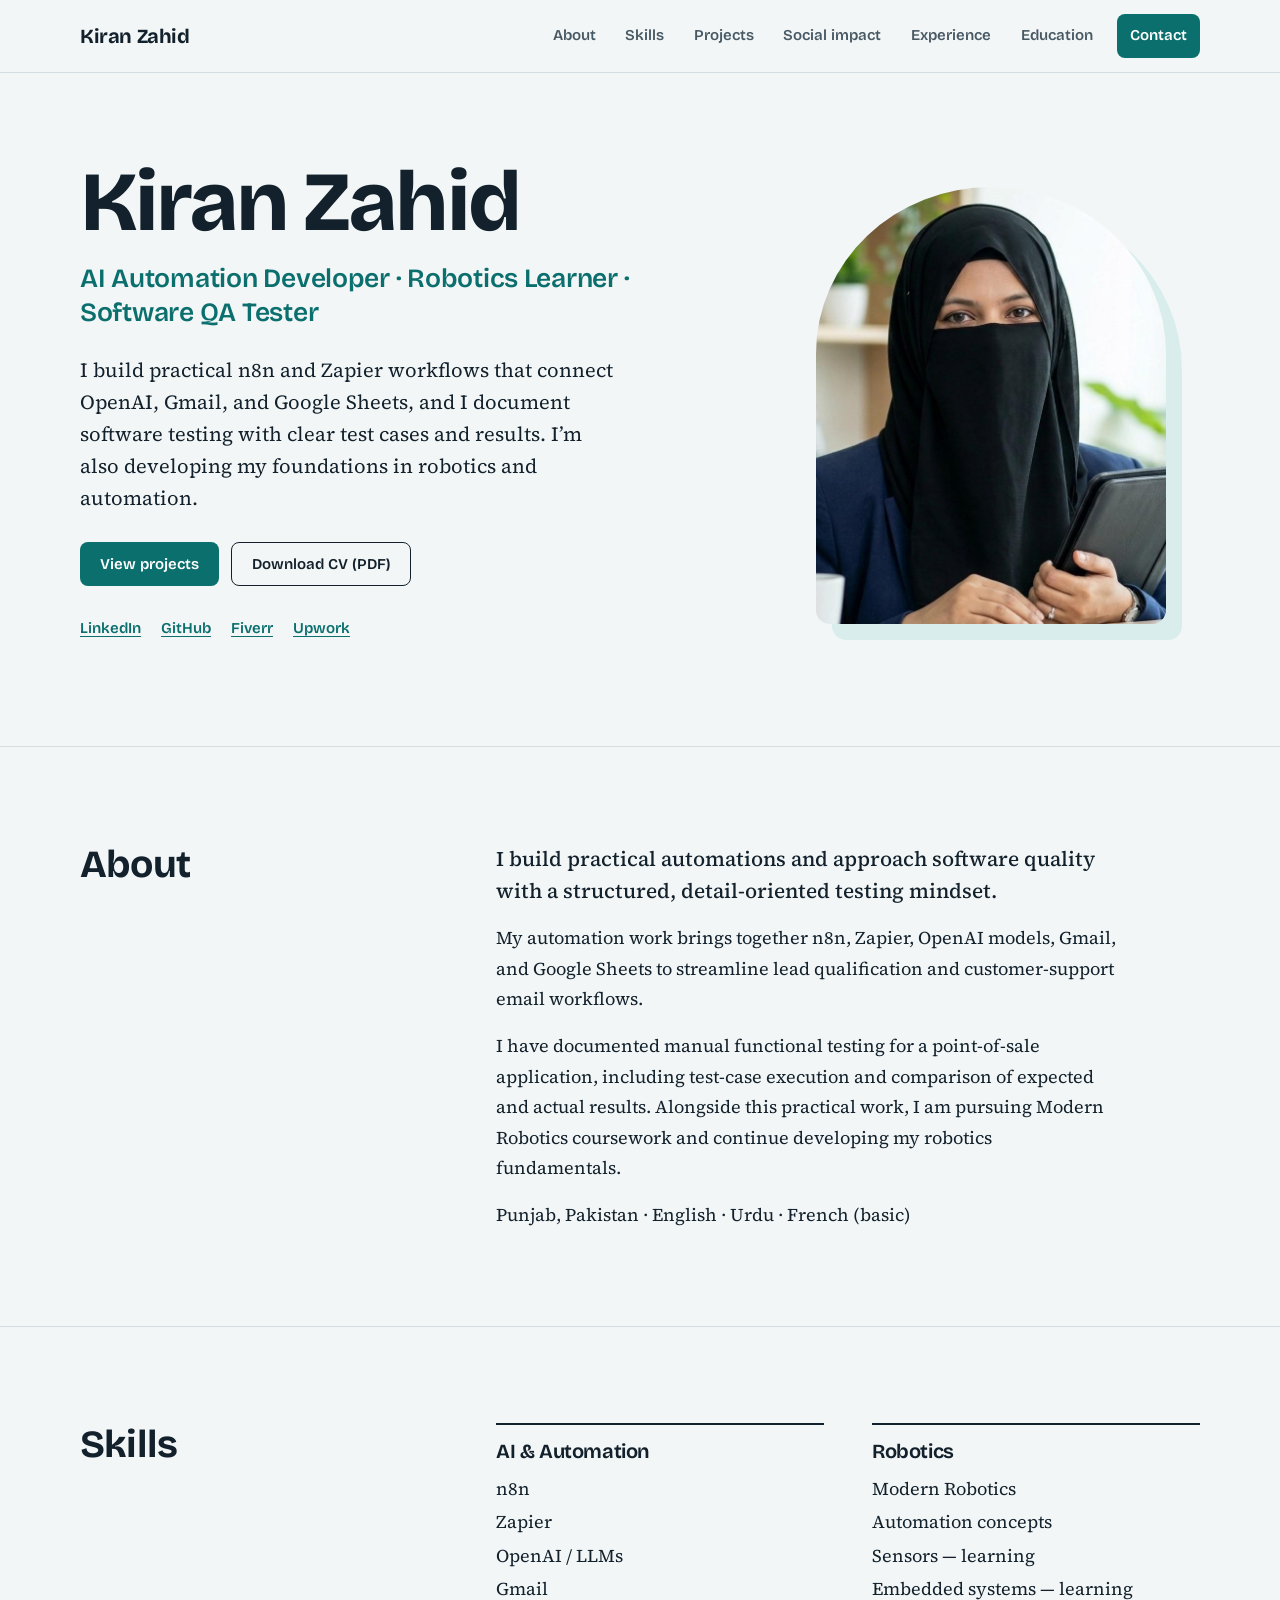
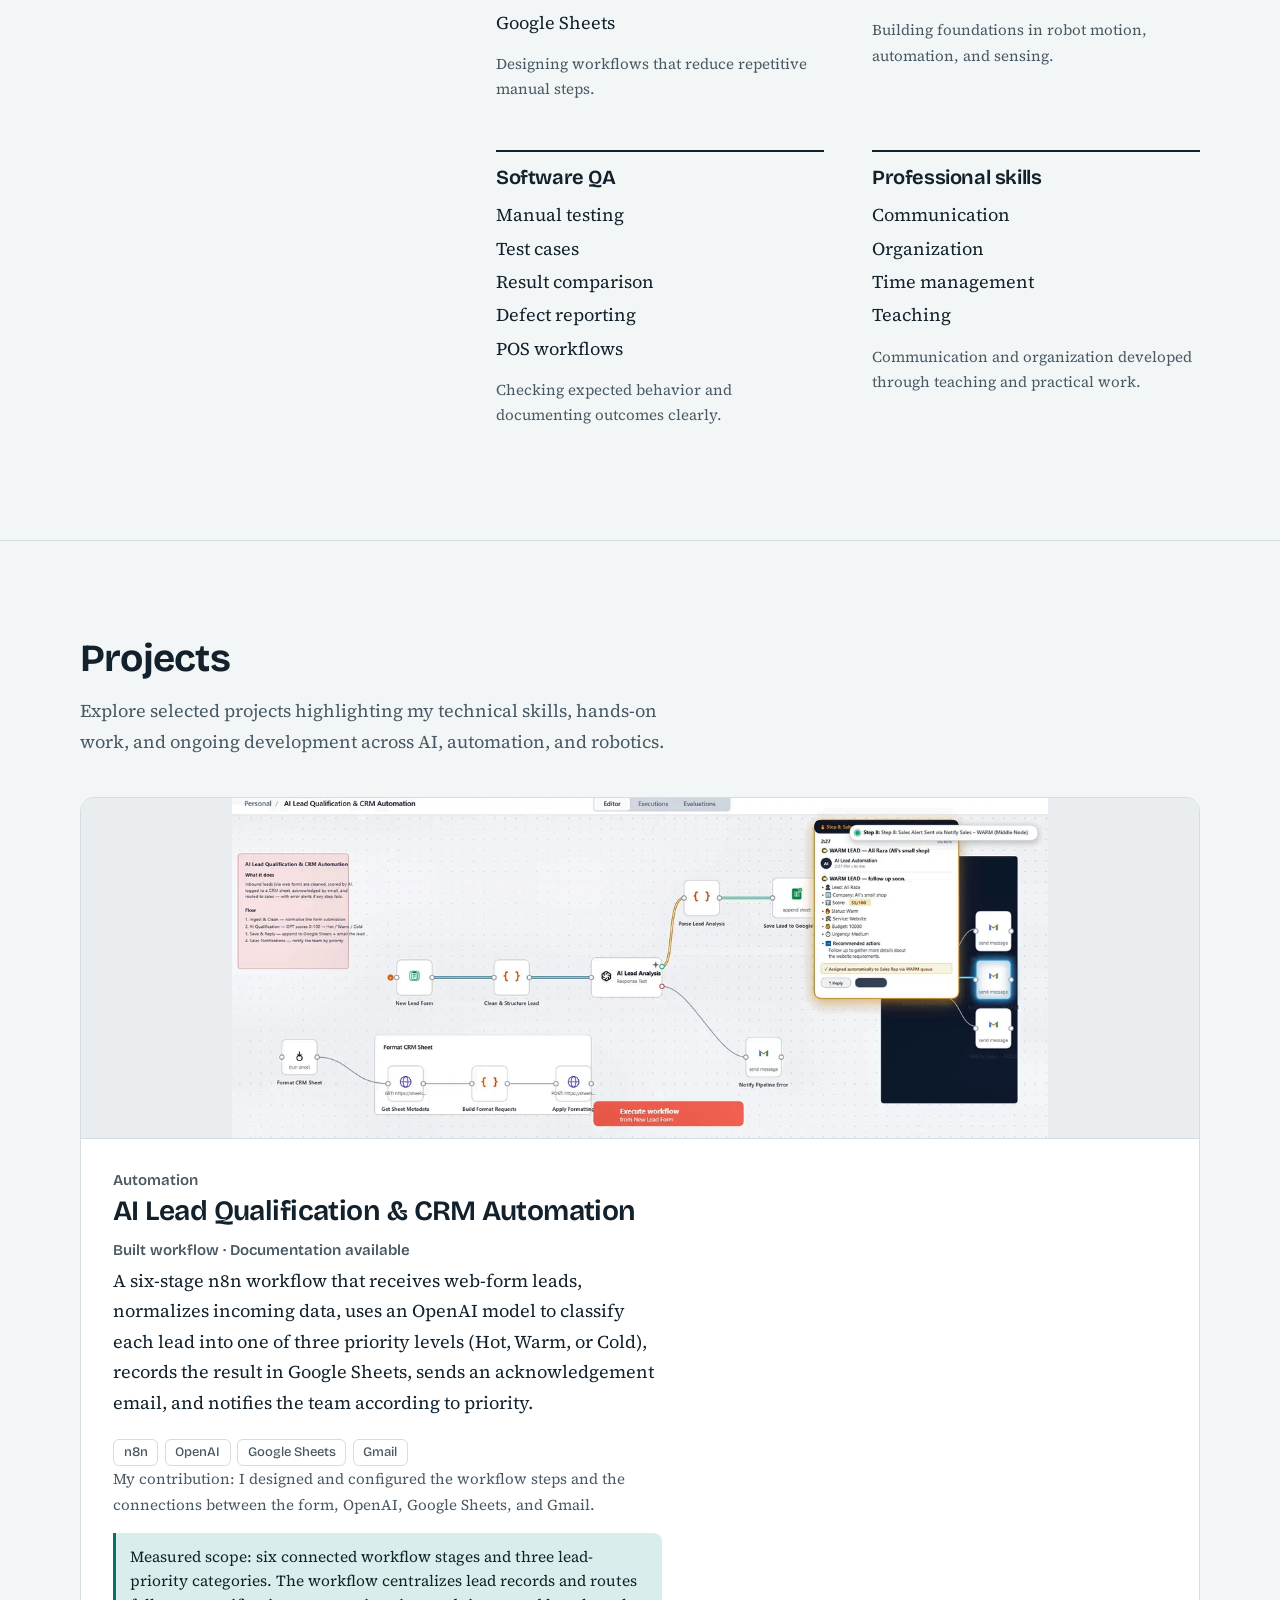
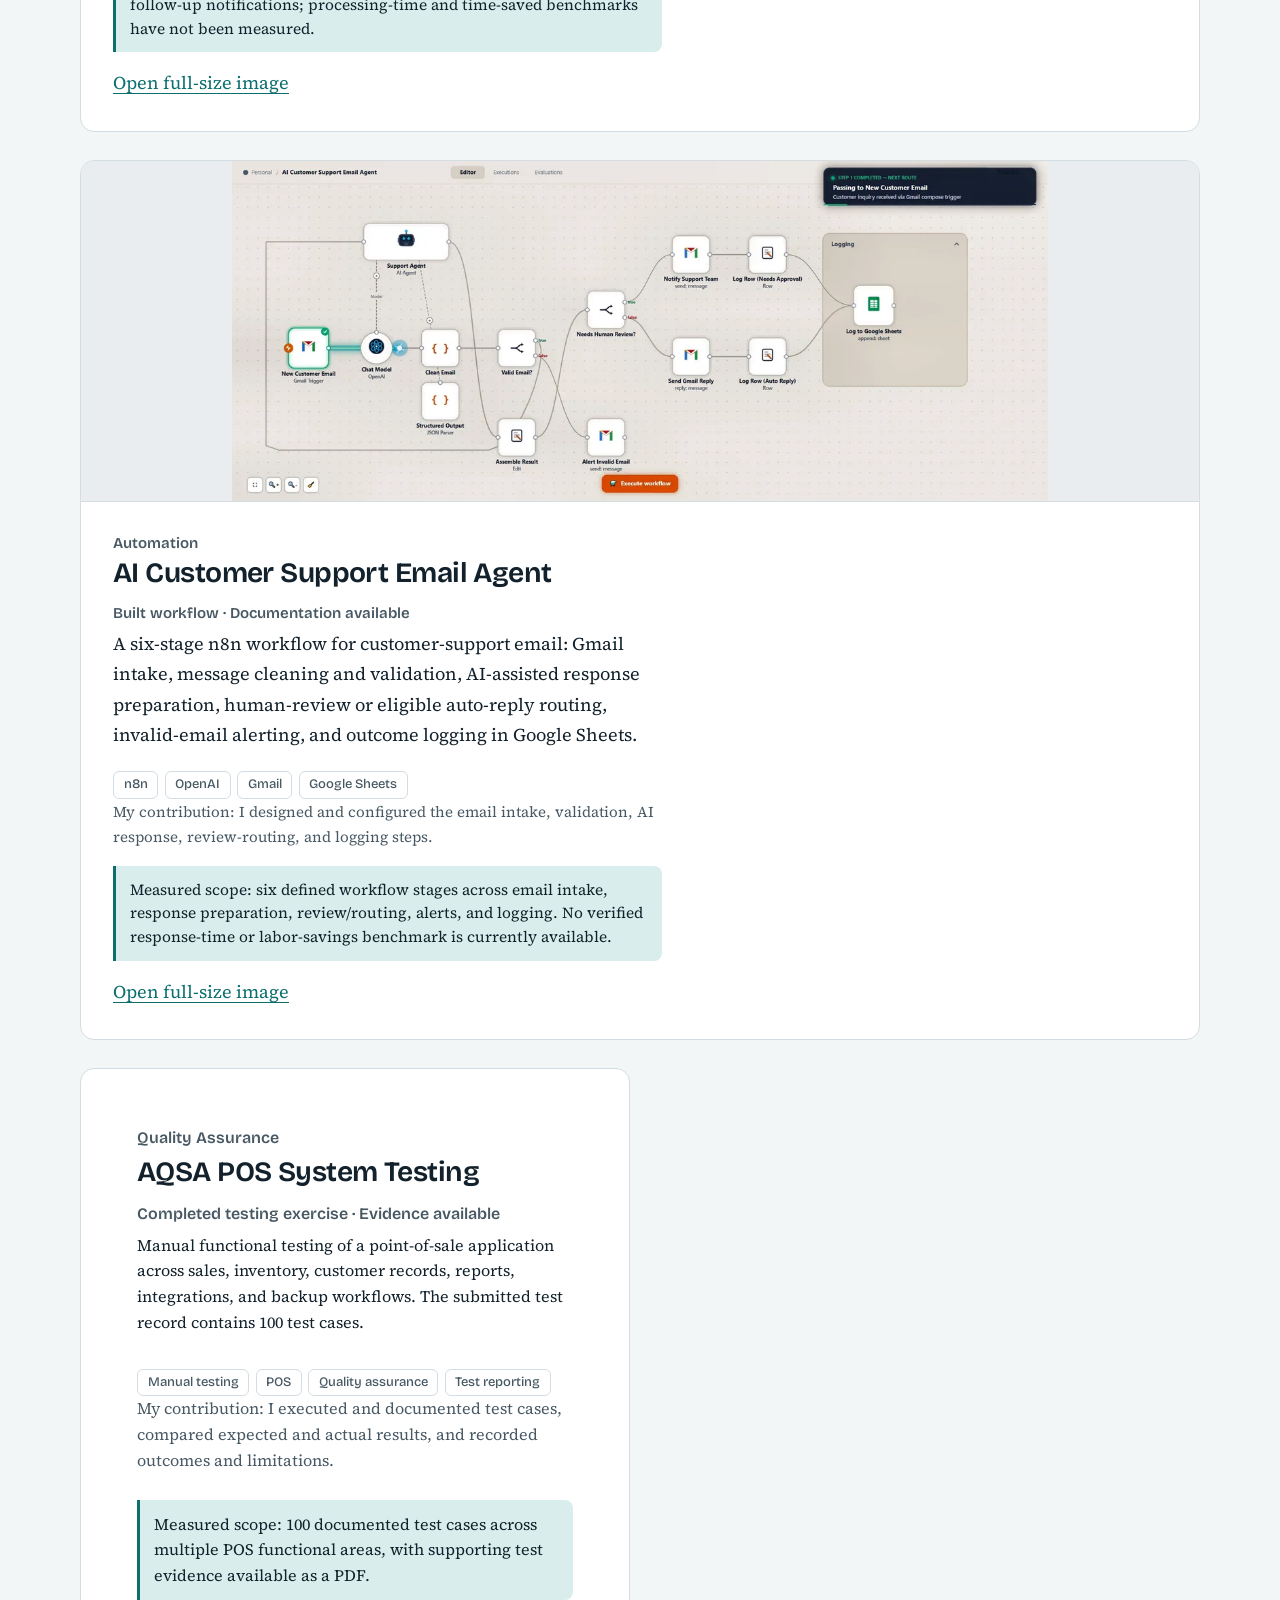
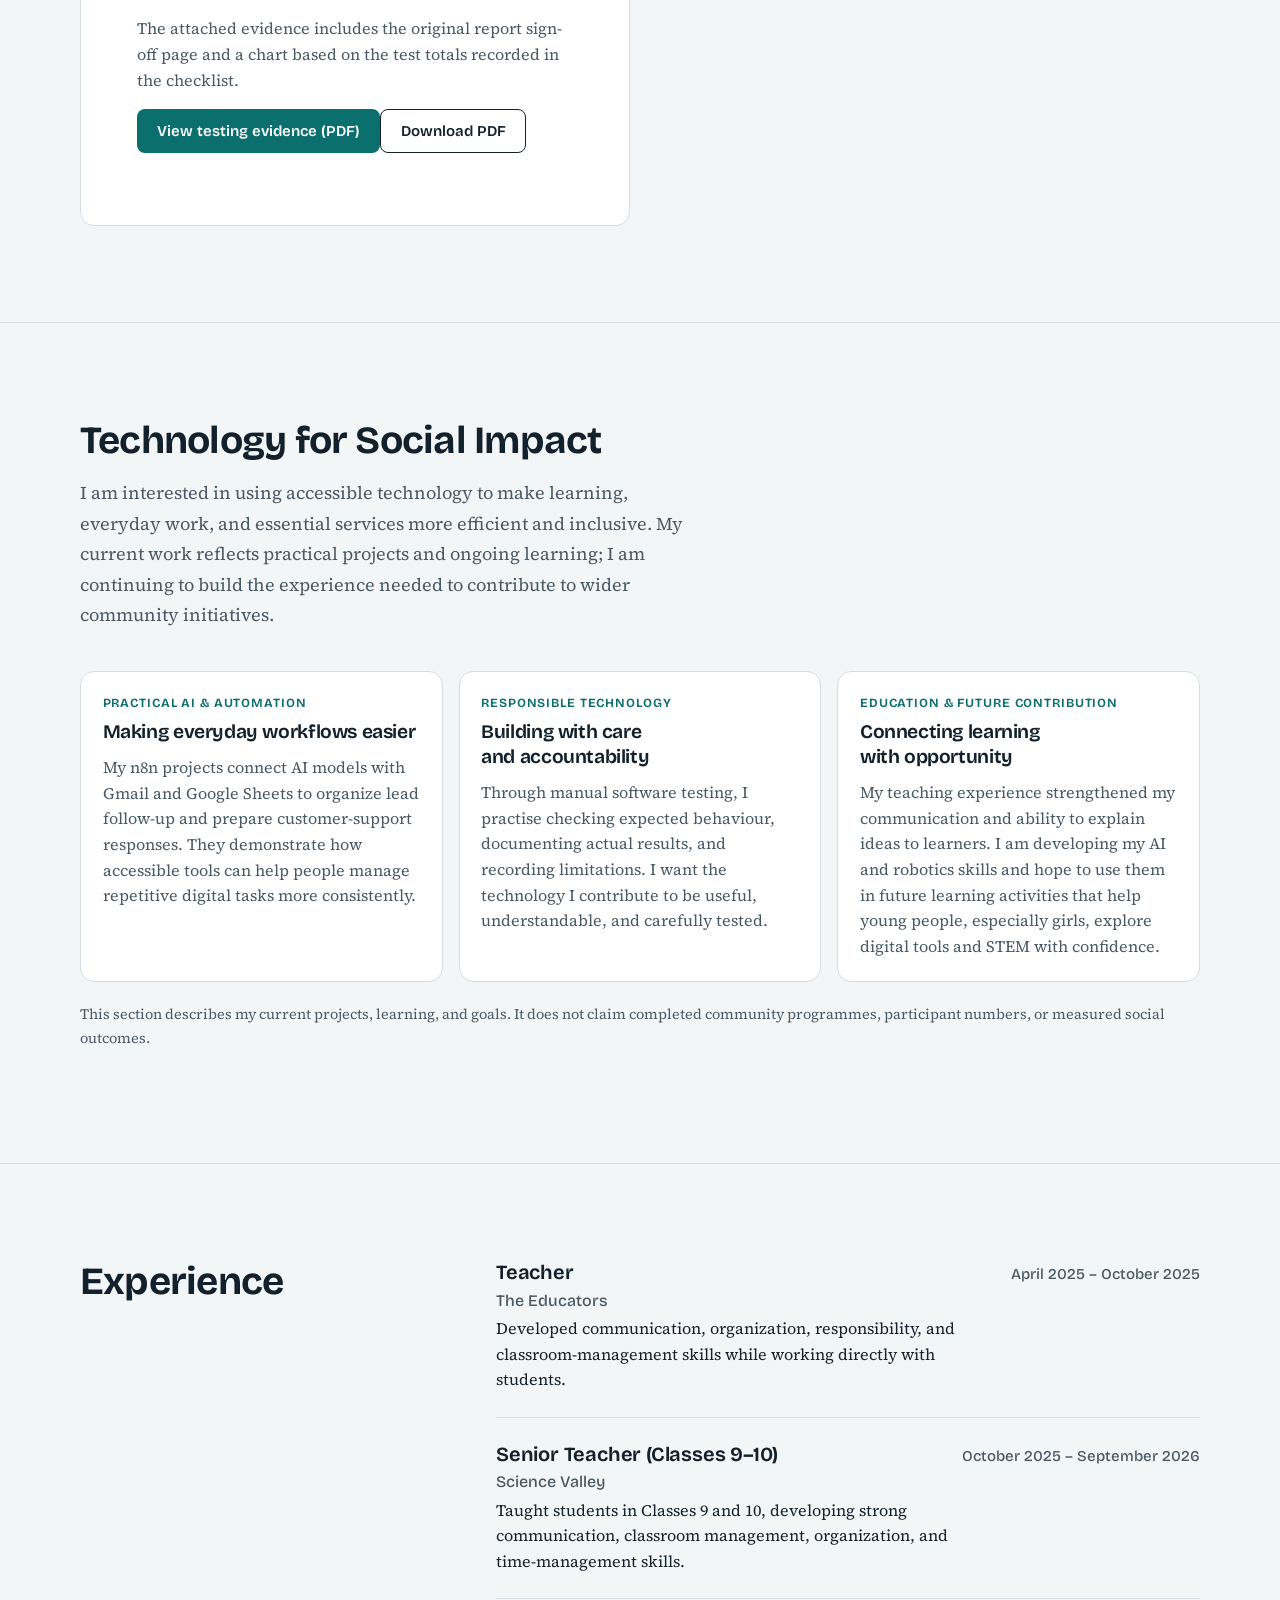
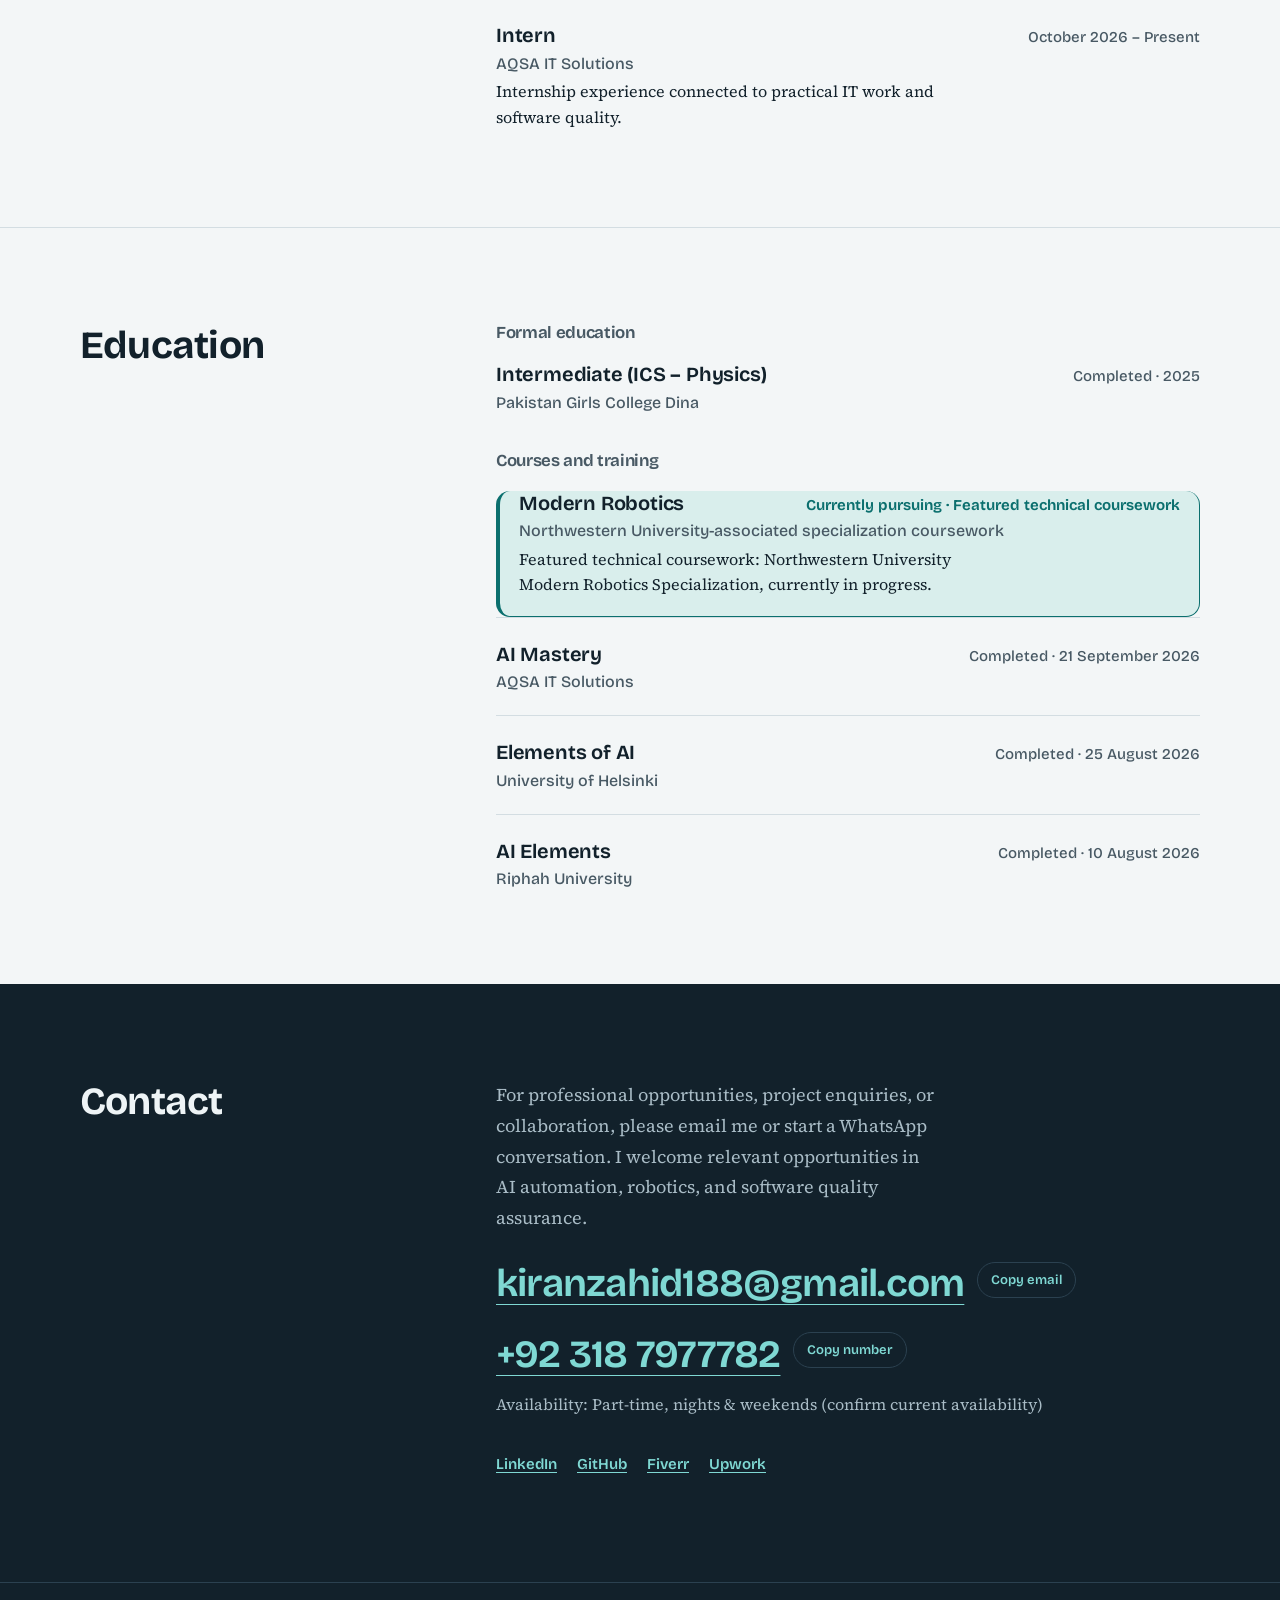
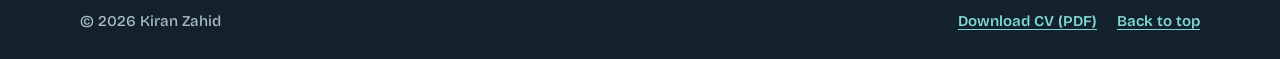
==== commit 17b40688: "Add files via upload" ====
--- a/index.html
+++ b/index.html
@@ -39,6 +39,7 @@
           <li><a class="nav__link" href="#about">About</a></li>
           <li><a class="nav__link" href="#skills">Skills</a></li>
           <li><a class="nav__link" href="#projects">Projects</a></li>
+          <li><a class="nav__link" href="#impact">Social impact</a></li>
           <li><a class="nav__link" href="#experience">Experience</a></li>
           <li><a class="nav__link" href="#education">Education</a></li>
           <li><a class="nav__link nav__link--cta" href="#contact">Contact</a></li>
@@ -52,13 +53,11 @@
       <div class="wrap hero__grid">
         <div class="hero__text">
           <h1 id="hero-title">Kiran Zahid</h1>
-          <p class="hero__role" data-edit="heroRole" data-label="Professional title" data-group="Profile and about">AI Automation Developer · Software QA · Robotics Learner</p>
-          <p class="hero__intro" data-edit="heroIntro" data-label="Hero introduction" data-group="Profile and about">I design practical AI-assisted workflows with n8n, OpenAI, Gmail, and Google Sheets, and document software testing through structured test cases and clear results. I am also building my foundations in robotics through Northwestern University coursework.</p>
-          <p class="hero__eyebrow">Open to entry-level roles, internships &amp; academic opportunities</p>
+          <p class="hero__role" data-edit="heroRole" data-label="Professional title" data-group="Profile and about">AI Automation Developer · Robotics Learner · Software QA Tester</p>
+          <p class="hero__intro" data-edit="heroIntro" data-label="Hero introduction" data-group="Profile and about">I build practical n8n and Zapier workflows that connect OpenAI, Gmail, and Google Sheets, and I document software testing with clear test cases and results. I’m also developing my foundations in robotics and automation.</p>
           <div class="hero__actions">
             <a class="btn btn--primary" href="#projects">View projects</a>
             <a class="btn btn--secondary" id="heroCvLink" href="Kiran-Zahid-CV.pdf" download>Download CV (PDF)</a>
-            <a class="btn btn--tertiary" href="#contact">Contact me</a>
           </div>
           <ul class="link-list" aria-label="Profiles">
             <li><a href="https://www.linkedin.com/in/kiran-zahid-3a4a5a433" target="_blank" rel="noopener noreferrer">LinkedIn<span class="visually-hidden"> (opens in a new tab)</span></a></li>
@@ -83,7 +82,7 @@
       <div class="wrap section__grid">
         <h2 id="about-title">About</h2>
         <div class="prose">
-          <p class="lead" data-edit="aboutLead" data-label="About headline" data-group="Profile and about">Practical AI automation, structured software testing, and a growing foundation in robotics.</p>
+          <p class="lead" data-edit="aboutLead" data-label="About headline" data-group="Profile and about">I build practical automations and approach software quality with a structured, detail-oriented testing mindset.</p>
           <p data-edit="aboutText1" data-label="About paragraph 1" data-group="Profile and about">My automation work brings together n8n, Zapier, OpenAI models, Gmail, and Google Sheets to streamline lead qualification and customer-support email workflows.</p>
           <p data-edit="aboutText2" data-label="About paragraph 2" data-group="Profile and about">I have documented manual functional testing for a point-of-sale application, including test-case execution and comparison of expected and actual results. Alongside this practical work, I am pursuing Modern Robotics coursework and continue developing my robotics fundamentals.</p>
           <p data-edit="aboutText3" data-label="About paragraph 3" data-group="Profile and about">I am based in Punjab, Pakistan, and I speak English, Urdu, and some French.</p>
@@ -153,8 +152,8 @@
             <div>
               <p class="project__kind">Workflow automation · Built and documented</p>
               <h3 class="project__title" id="p-lead" data-edit="leadTitle" data-label="Lead qualification: title" data-group="Projects">AI Lead Qualification &amp; CRM Automation</h3>
-              <p data-edit="leadDesc" data-label="Lead qualification: description" data-group="Projects">An n8n workflow that receives web-form leads, normalizes incoming data, uses an OpenAI model to assign a Hot, Warm, or Cold priority, records the result in Google Sheets, sends an acknowledgement email, and notifies the team according to lead priority.</p>
-              <p class="project__note"><strong>My contribution:</strong> I designed and configured the workflow steps and the connections between the form, OpenAI, Google Sheets, and Gmail.</p><p class="project__outcome"><strong>Outcome:</strong> A repeatable lead-triage process with a central spreadsheet record and priority-based notifications.</p>
+              <p data-edit="leadDesc" data-label="Lead qualification: description" data-group="Projects">A six-stage n8n workflow that receives web-form leads, normalizes incoming data, uses an OpenAI model to classify each lead into one of three priority levels (Hot, Warm, or Cold), records the result in Google Sheets, sends an acknowledgement email, and notifies the team according to priority.</p>
+              <p class="project__note"><strong>My contribution:</strong> I designed and configured the workflow steps and the connections between the form, OpenAI, Google Sheets, and Gmail.</p><p class="project__outcome"><strong>Outcome:</strong> Measured scope: six connected workflow stages and three lead-priority categories. The workflow centralizes lead records and routes follow-up notifications; processing-time and time-saved benchmarks have not been measured.</p>
               <ul class="tags" aria-label="Technologies">
                 <li>n8n</li>
                 <li>OpenAI</li>
@@ -189,8 +188,8 @@
             <div>
               <p class="project__kind">Workflow automation · Built and documented</p>
               <h3 class="project__title" id="p-support" data-edit="supportTitle" data-label="Support email agent: title" data-group="Projects">AI Customer Support Email Agent</h3>
-              <p data-edit="supportDesc" data-label="Support email agent: description" data-group="Projects">An n8n email workflow that receives customer inquiries through Gmail, cleans and validates message data, prepares an AI-assisted response, routes cases for human review or an eligible automated reply, and logs outcomes in Google Sheets.</p>
-              <p class="project__note"><strong>My contribution:</strong> I designed and configured the email intake, validation, AI response, review-routing, and logging steps.</p><p class="project__outcome"><strong>Outcome:</strong> A structured support workflow that supports human review and keeps a record of handled inquiries.</p>
+              <p data-edit="supportDesc" data-label="Support email agent: description" data-group="Projects">A six-stage n8n workflow for customer-support email: Gmail intake, message cleaning and validation, AI-assisted response preparation, human-review or eligible auto-reply routing, invalid-email alerting, and outcome logging in Google Sheets.</p>
+              <p class="project__note"><strong>My contribution:</strong> I designed and configured the email intake, validation, AI response, review-routing, and logging steps.</p><p class="project__outcome"><strong>Outcome:</strong> Measured scope: six defined workflow stages across email intake, response preparation, review/routing, alerts, and logging. No verified response-time or labor-savings benchmark is currently available.</p>
               <ul class="tags" aria-label="Technologies">
                 <li>n8n</li>
                 <li>OpenAI</li>
@@ -223,7 +222,7 @@
               <li>Recorded defects, blocked checks, and limitations</li>
               <li>Summarized the recorded test outcomes in a visual chart</li>
             </ul>
-            <p class="project__note"><strong>My contribution:</strong> I executed and documented test cases, compared expected and actual results, and recorded outcomes and limitations.</p><p class="project__outcome"><strong>Outcome:</strong> A documented test record covering 100 test cases, with supporting evidence available as a PDF.</p>
+            <p class="project__note"><strong>My contribution:</strong> I executed and documented test cases, compared expected and actual results, and recorded outcomes and limitations.</p><p class="project__outcome"><strong>Outcome:</strong> Measured scope: 100 documented test cases across multiple POS functional areas, with supporting test evidence available as a PDF.</p>
             <p class="project__actions">
               <a class="btn btn--primary" href="assets/AQSA-POS-Testing-Evidence.pdf" target="_blank" rel="noopener noreferrer">View testing evidence (PDF)</a>
               <a class="btn btn--secondary" href="assets/AQSA-POS-Testing-Evidence.pdf" download>Download PDF</a>
@@ -235,31 +234,32 @@
               <li>Test reporting</li>
             </ul>
           </article>
-
-          <article class="project" aria-labelledby="p-ckd">
-            <span class="badge">AI prototype · In progress</span>
-            <h3 id="p-ckd" data-edit="ckdTitle" data-label="CKD Screening AI: title" data-group="Projects">CKD Screening AI</h3>
-            <p data-edit="ckdDesc" data-label="CKD Screening AI: description" data-group="Projects">A demo exploring how AI can support screening and early risk assessment for chronic kidney disease (CKD). It is a demonstration project, not a medical or diagnostic tool.</p>
-            <p class="project__note">Demo visuals and a write-up will be added when they are ready.</p>
-            <ul class="tags" aria-label="Focus areas">
-              <li>Artificial intelligence</li>
-              <li>Healthcare</li>
-              <li>Prototype</li>
-            </ul>
+        </div>
+      </div>
+    </section>
+
+    <section class="section" id="impact" aria-labelledby="impact-title">
+      <div class="wrap">
+        <h2 id="impact-title">Technology for Social Impact</h2>
+        <p class="section-intro">I am interested in using accessible technology to make learning, everyday work, and essential services more efficient and inclusive. My current work reflects practical projects and ongoing learning; I am continuing to build the experience needed to contribute to wider community initiatives.</p>
+        <div class="impact-grid">
+          <article class="impact-card">
+            <p class="impact-card__eyebrow">Practical AI &amp; automation</p>
+            <h3>Making everyday workflows easier</h3>
+            <p>My n8n projects connect AI models with Gmail and Google Sheets to organize lead follow-up and prepare customer-support responses. They demonstrate how accessible tools can help people manage repetitive digital tasks more consistently.</p>
           </article>
-
-          <article class="project" aria-labelledby="p-fire">
-            <span class="badge">Concept · In progress</span>
-            <h3 id="p-fire" data-edit="fireTitle" data-label="Fire Chaser Robot: title" data-group="Projects">Fire Chaser Extinguisher Robot</h3>
-            <p data-edit="fireDesc" data-label="Fire Chaser Robot: description" data-group="Projects">A robotics project built around a fire-detection and fire-response concept.</p>
-            <p class="project__note">Technical details and build photos will be added as the project develops.</p>
-            <ul class="tags" aria-label="Focus areas">
-              <li>Robotics</li>
-              <li>Sensors</li>
-              <li>Embedded systems</li>
-            </ul>
+          <article class="impact-card">
+            <p class="impact-card__eyebrow">Responsible technology</p>
+            <h3>Building with care and accountability</h3>
+            <p>Through manual software testing, I practise checking expected behaviour, documenting actual results, and recording limitations. I want the technology I contribute to be useful, understandable, and carefully tested.</p>
           </article>
-        </div>
+          <article class="impact-card">
+            <p class="impact-card__eyebrow">Education &amp; future contribution</p>
+            <h3>Connecting learning with opportunity</h3>
+            <p>My teaching experience strengthened my communication and ability to explain ideas to learners. I am developing my AI and robotics skills and hope to use them in future learning activities that help young people, especially girls, explore digital tools and STEM with confidence.</p>
+          </article>
+        </div>
+        <p class="impact-note">This section describes my current projects, learning, and goals. It does not claim completed community programmes, participant numbers, or measured social outcomes.</p>
       </div>
     </section>
 
@@ -291,7 +291,7 @@
             <li class="entry">
               <div class="entry__head">
                 <h4 class="entry__title">Modern Robotics Specialization</h4>
-                <p class="entry__when entry__status--active" data-edit="course1Status" data-label="Modern Robotics: status" data-group="Experience and education">Currently pursuing</p>
+                <p class="entry__when entry__status--active" data-edit="course1Status" data-label="Modern Robotics: status" data-group="Experience and education">Currently pursuing · Featured technical coursework</p>
               </div>
               <p class="entry__org">Northwestern University</p>
             </li>
@@ -347,7 +347,7 @@
         <h2 id="contact-title">Contact</h2>
         <div>
           <p class="contact__copy">For professional opportunities, project enquiries, or collaboration, please email me or start a WhatsApp conversation. I welcome relevant opportunities in AI automation, robotics, and software quality assurance.</p>
-          <div class="contact-method"><a class="contact__email" id="contactEmail" href="mailto:kiranzahid188@gmail.com?subject=Portfolio%20enquiry" aria-label="Compose an email to kiranzahid188@gmail.com">kiranzahid188@gmail.com</a><button class="copy-link" type="button" data-copy="kiranzahid188@gmail.com" aria-label="Copy email address">Copy email</button></div>
+          <div class="contact-method"><a class="contact__email" id="contactEmail" href="mailto:kiranzahid188@gmail.com" aria-label="Compose an email to kiranzahid188@gmail.com">kiranzahid188@gmail.com</a><button class="copy-link" type="button" data-copy="kiranzahid188@gmail.com" aria-label="Copy email address">Copy email</button></div>
           <div class="contact-method"><a class="contact__email contact__phone" id="contactPhone" href="https://wa.me/923187977782" target="_blank" rel="noopener noreferrer" aria-label="Start a WhatsApp chat with Kiran Zahid">+92 318 7977782</a><button class="copy-link" type="button" data-copy="+923187977782" aria-label="Copy WhatsApp number">Copy number</button></div>
           <p class="contact__meta" id="contactAvailability">Availability: part-time, night shifts, and weekends.</p>
           <ul class="link-list" aria-label="Profiles">
--- a/style.css
+++ b/style.css
@@ -480,6 +480,43 @@
 .project__note { color: var(--muted); font-size: 0.9375rem; }
 .project__outcome { margin-top: .65rem; padding: .75rem .9rem; border-left: 3px solid var(--accent); background: var(--accent-soft); border-radius: 0 var(--radius-sm) var(--radius-sm) 0; font-size: .96rem; line-height: 1.55; }
 
+/* Technology for social impact */
+.impact-grid {
+  display: grid;
+  grid-template-columns: repeat(3, minmax(0, 1fr));
+  gap: 1rem;
+  margin-top: 2rem;
+}
+.impact-card {
+  min-width: 0;
+  padding: 1.35rem;
+  background: var(--surface);
+  border: 1px solid var(--line);
+  border-radius: var(--radius);
+}
+.impact-card__eyebrow {
+  margin-bottom: 0.55rem;
+  color: var(--accent);
+  font: 650 0.78rem/1.4 var(--font-display);
+  letter-spacing: 0.07em;
+  text-transform: uppercase;
+}
+.impact-card h3 {
+  margin-bottom: 0.65rem;
+  font: 650 1.2rem/1.3 var(--font-display);
+}
+.impact-card p:last-child { margin-bottom: 0; }
+.impact-card > p:not(.impact-card__eyebrow) {
+  color: var(--muted);
+  font-size: 1rem;
+  line-height: 1.6;
+}
+.impact-note {
+  margin-top: 1.25rem;
+  color: var(--muted);
+  font-size: 0.9rem;
+}
+
 /* Experience and education */
 .entries { list-style: none; }
 .entry {
@@ -502,6 +539,8 @@
 .entry p:last-child { margin-bottom: 0; }
 .entry__text { margin-top: 0.4rem; font-size: 1rem; line-height: 1.6; max-width: 58ch; }
 .entry__status--active { color: var(--accent); font-weight: 650; }
+.entry--featured { padding: 1.1rem 1.2rem; border: 1px solid var(--accent); border-left: 4px solid var(--accent); border-radius: var(--radius); background: var(--accent-soft); }
+.entry--featured .entry__title { color: var(--ink); }
 
 .subhead { margin: 0 0 1.25rem; font-size: 1.05rem; color: var(--muted); }
 .subhead:not(:first-child) { margin-top: 2.5rem; }
@@ -644,6 +683,7 @@
   .nav__list { flex-wrap: wrap; }
 
   .section__grid { grid-template-columns: minmax(0, 1fr); }
+  .impact-grid { grid-template-columns: repeat(2, minmax(0, 1fr)); }
   .project__body { grid-template-columns: minmax(0, 1fr); }
   .project-grid { grid-template-columns: minmax(0, 1fr); }
 }
@@ -656,6 +696,7 @@
 }
 
 @media (max-width: 480px) {
+  .impact-grid { grid-template-columns: minmax(0, 1fr); }
   body { font-size: 1.0625rem; }
   .hero { padding-block: 1.75rem 2.5rem; }
   .hero__role { margin: .75rem 0 1rem; }
@@ -686,14 +727,3 @@
   html { scroll-behavior: auto; }
   * { transition: none !important; }
 }
-
-
-/* Final polish: consistent project rhythm, clearer hero, and compact mobile spacing */
-.hero__eyebrow{display:inline-flex;align-items:center;margin:0 0 1rem;padding:.35rem .75rem;border:1px solid var(--line);border-radius:999px;color:var(--muted);font:600 .84rem/1.45 var(--font-display);background:var(--surface)}
-.btn--tertiary{border-color:var(--line);color:var(--ink);background:transparent}.btn--tertiary:hover{background:var(--accent-soft);color:var(--ink);border-color:var(--accent)}
-.project-grid{grid-auto-rows:1fr}.project-grid .project{min-height:100%;}.project-grid .project__body{height:100%;}.project-grid .project__media-links{margin-top:auto;padding-top:.5rem}.project__shot img{width:100%;height:clamp(190px,28vw,340px);object-fit:contain;}
-.hero__grid{align-items:center}.hero__text{min-width:0}.portrait{max-width:360px}.portrait img{object-position:center 18%}
-.contact-method .contact__email{overflow-wrap:anywhere;word-break:break-word}
-@media(max-width:760px){.hero{padding-block:2rem 2.5rem}.hero__grid{gap:1.6rem}.hero__intro{font-size:1.08rem;margin-bottom:1.25rem}.portrait{max-width:min(72vw,300px)}.section{padding-block:2.75rem}.section-intro{margin-bottom:1.5rem}.project-grid{gap:1rem}.project-grid .project{padding:1rem}.project__body{padding:1rem}.hero__actions .btn{flex:1 1 100%}.hero__eyebrow{font-size:.78rem}}
-@media(max-width:420px){.hero h1{font-size:clamp(2.45rem,13vw,3.1rem)}.portrait{max-width:76vw}.project__title{font-size:1.35rem}.contact__email{font-size:1.25rem}}
-@media(prefers-reduced-motion:reduce){html{scroll-behavior:auto}*,*::before,*::after{animation-duration:.01ms!important;animation-iteration-count:1!important;transition-duration:.01ms!important}}
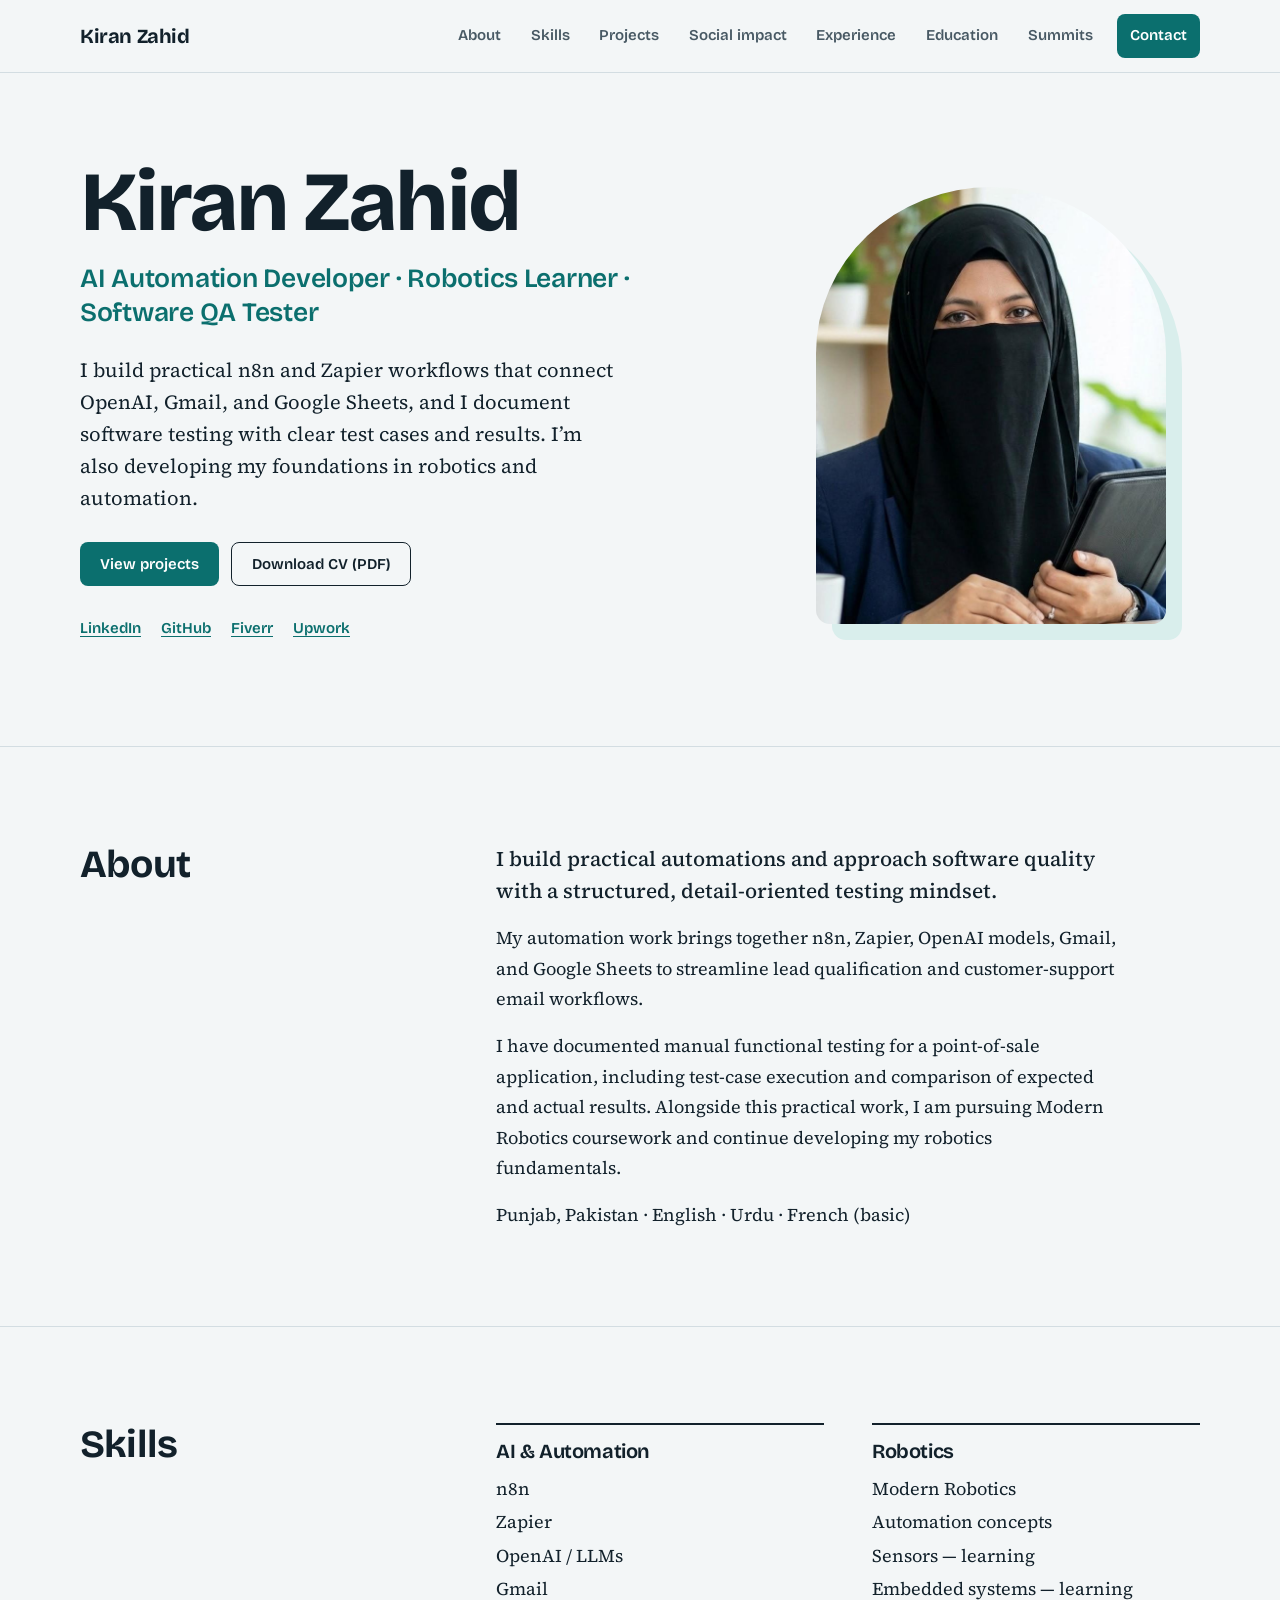
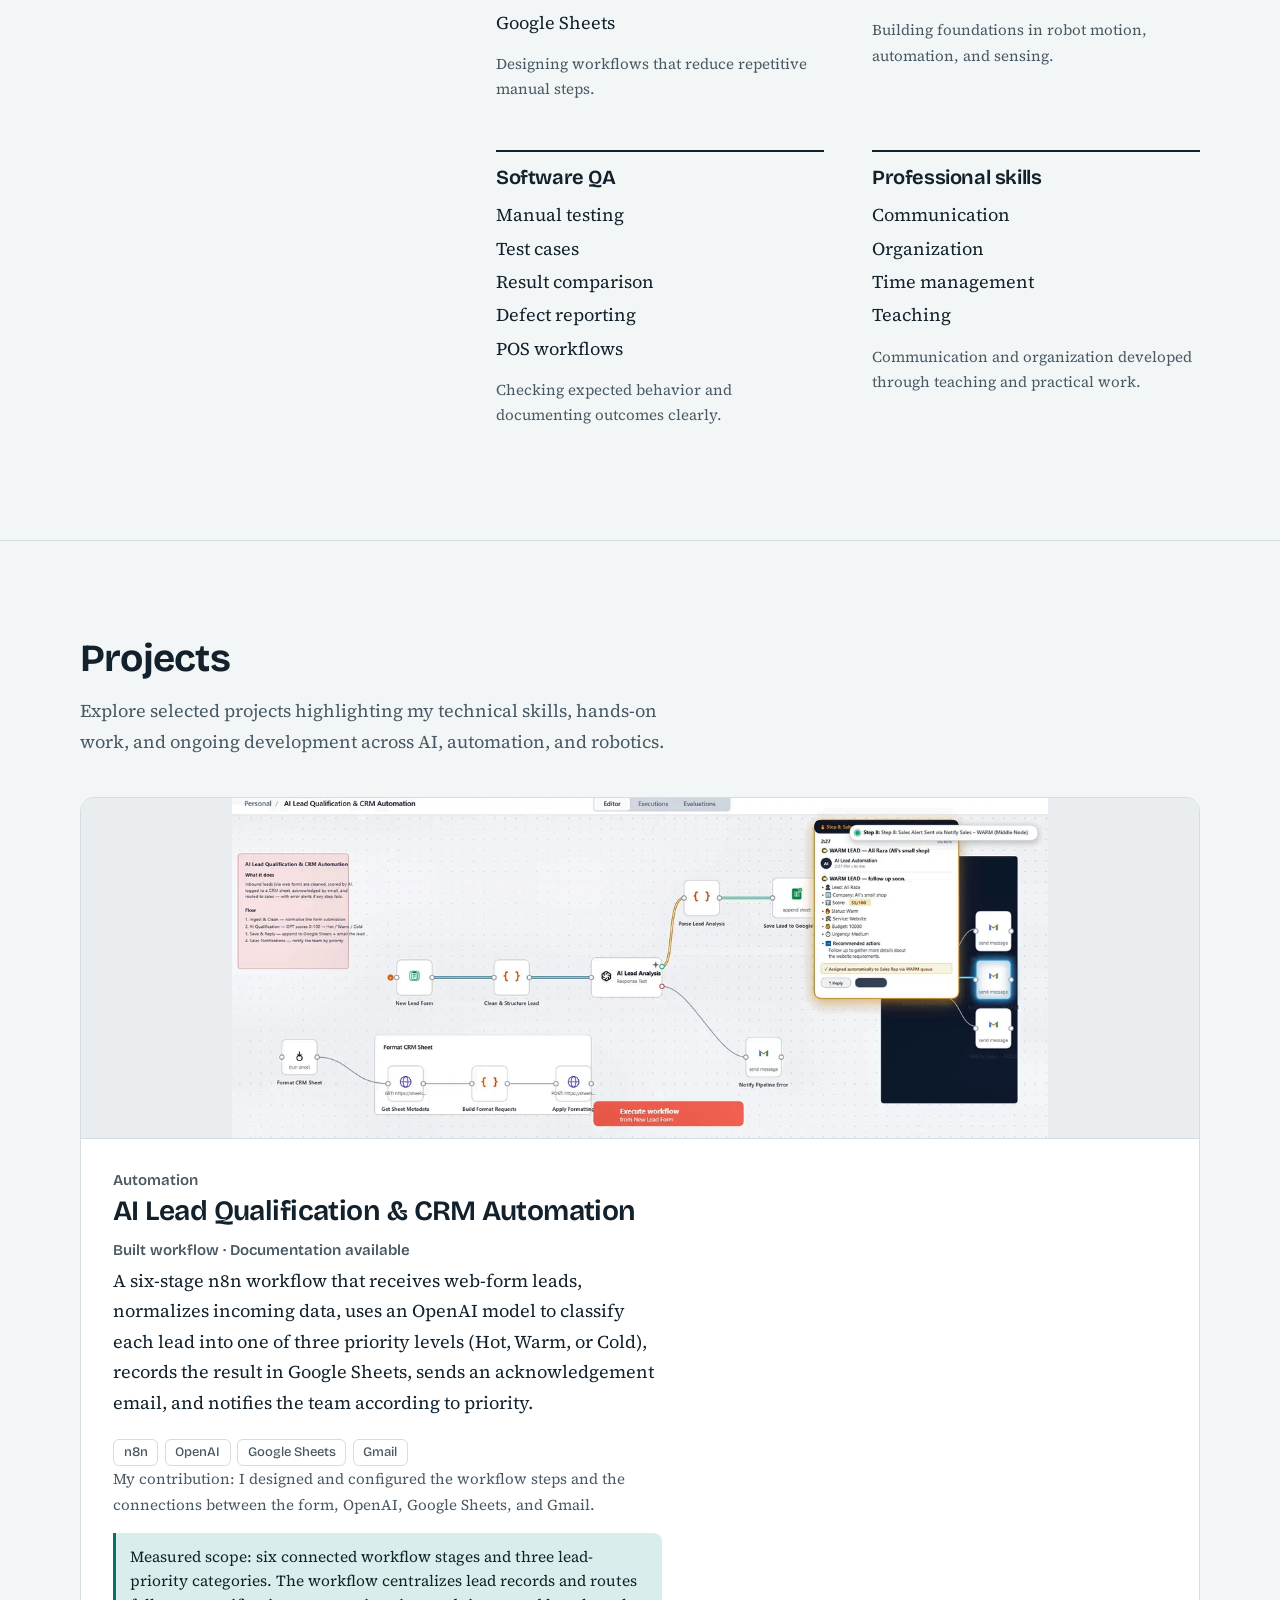
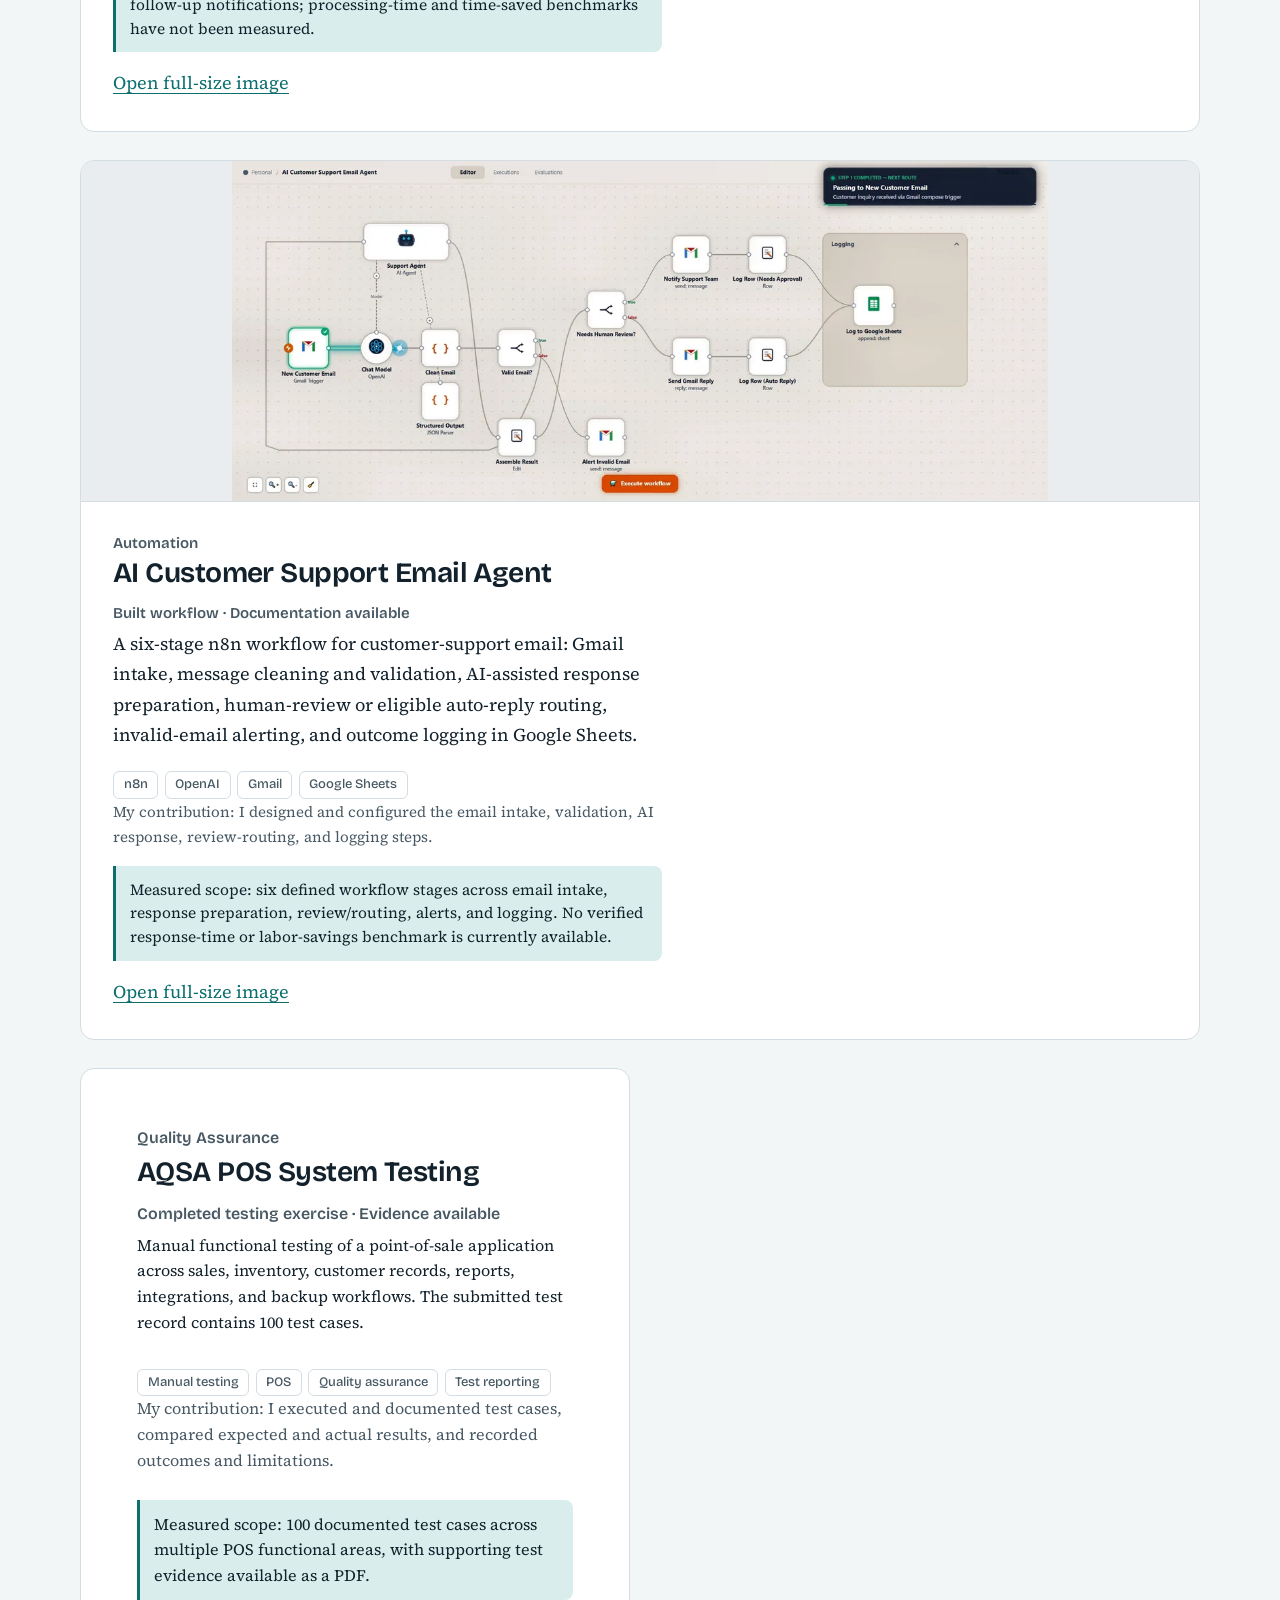
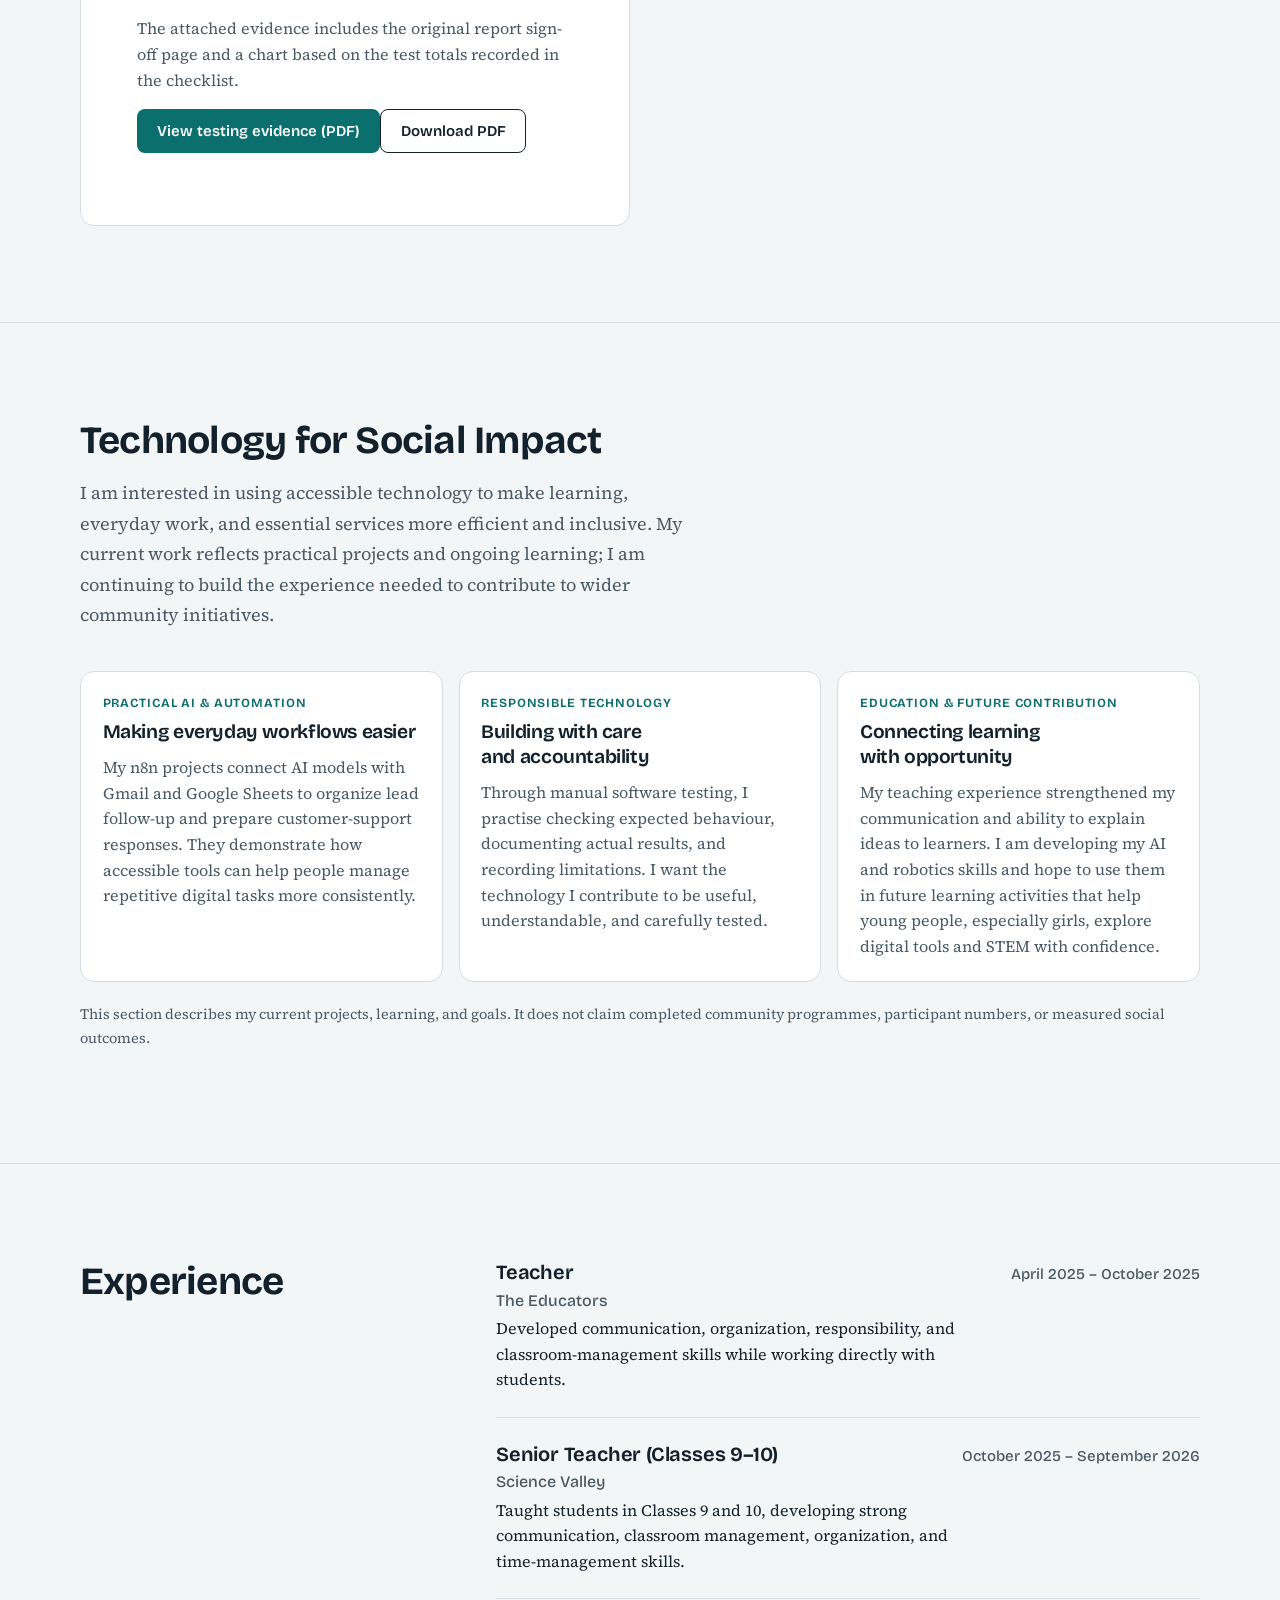
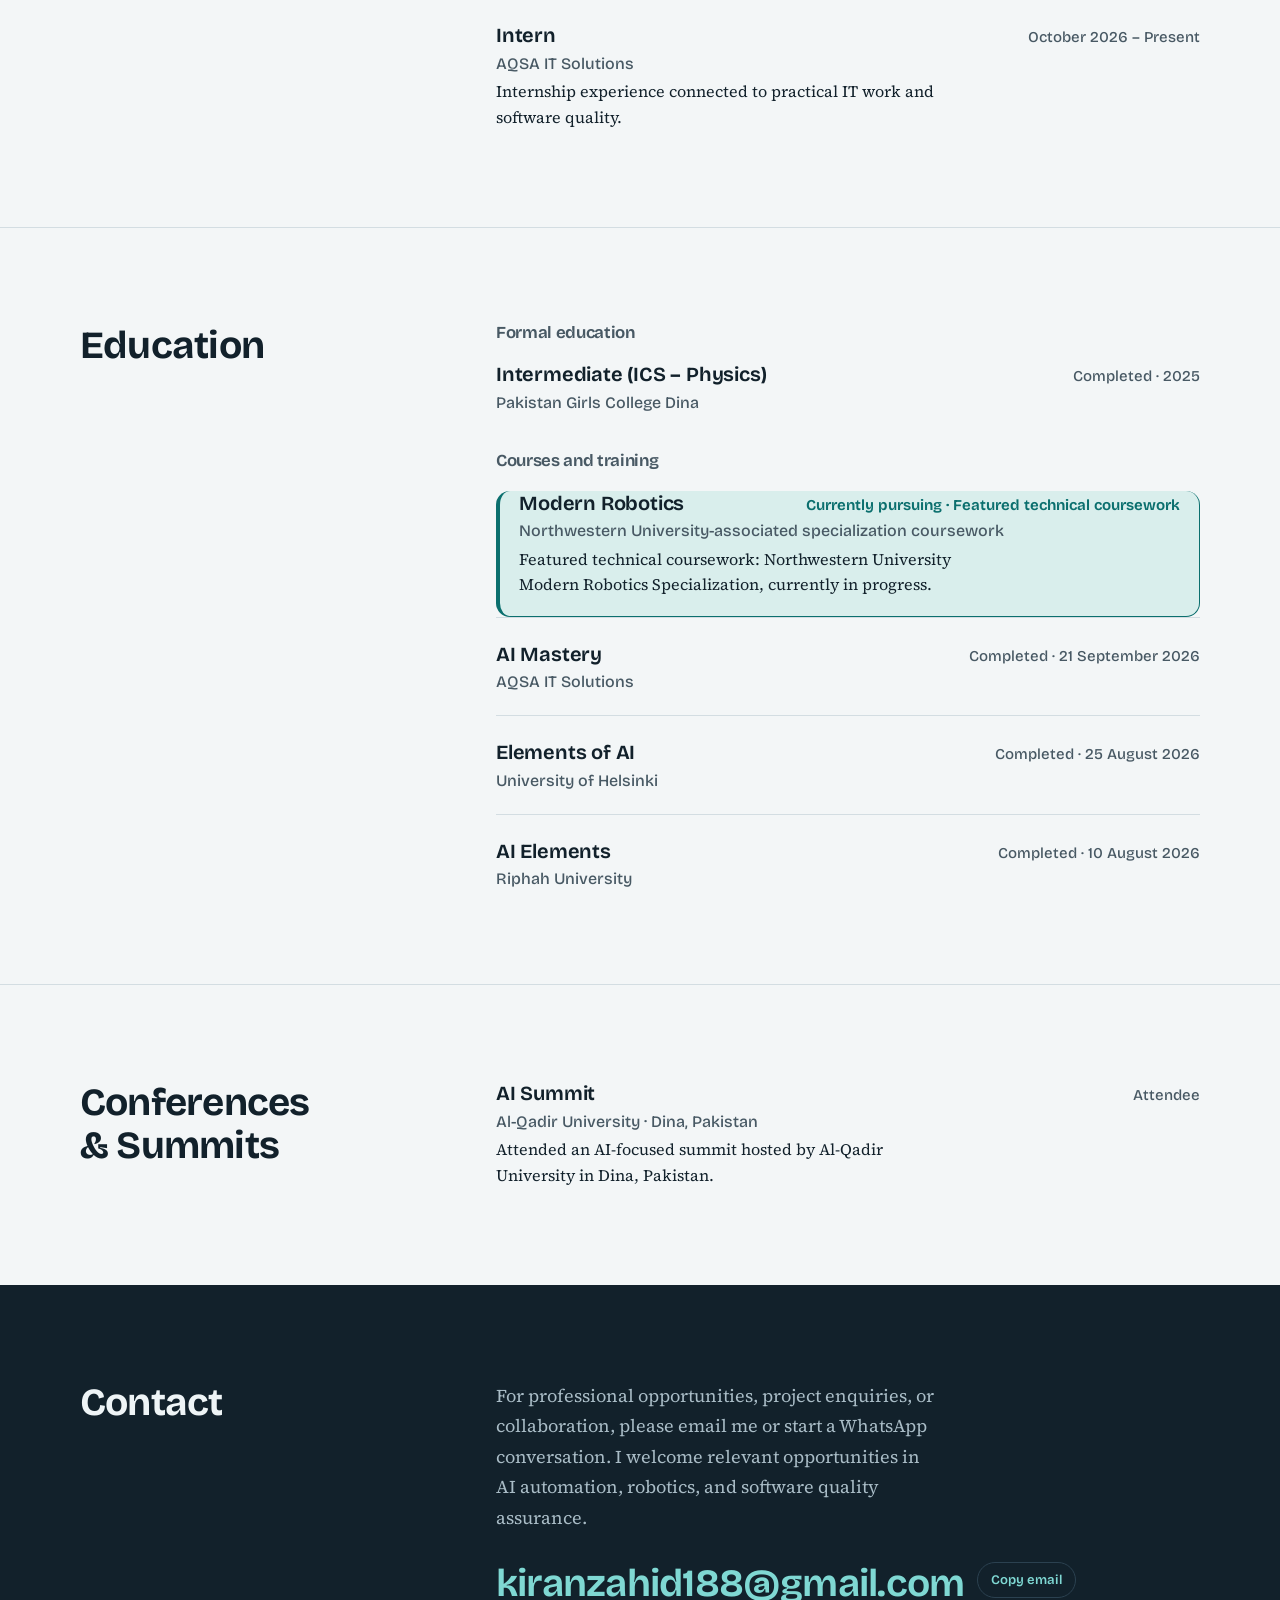
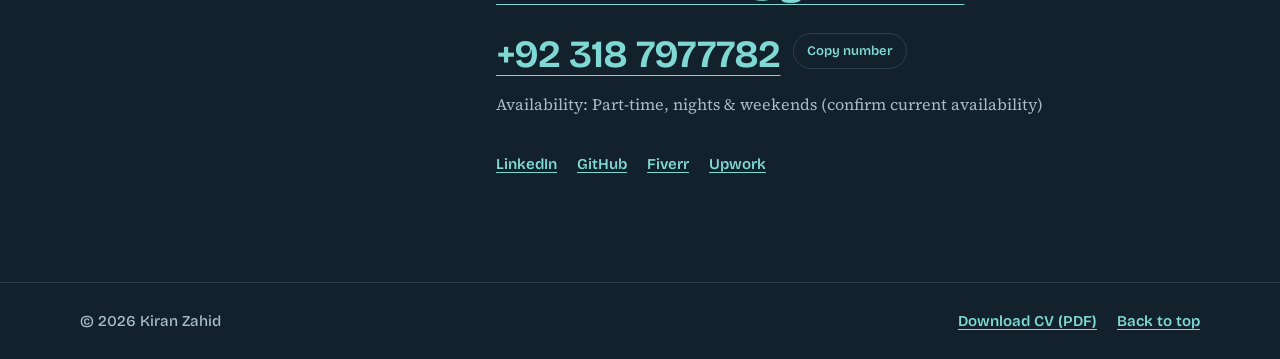
==== commit 937c8c24: "Add files via upload" ====
--- a/index.html
+++ b/index.html
@@ -42,6 +42,7 @@
           <li><a class="nav__link" href="#impact">Social impact</a></li>
           <li><a class="nav__link" href="#experience">Experience</a></li>
           <li><a class="nav__link" href="#education">Education</a></li>
+          <li><a class="nav__link" href="#summits">Summits</a></li>
           <li><a class="nav__link nav__link--cta" href="#contact">Contact</a></li>
         </ul>
       </nav>
@@ -321,6 +322,22 @@
       </div>
     </section>
 
+    <section class="section" id="summits" aria-labelledby="summits-title">
+      <div class="wrap section__grid">
+        <h2 id="summits-title">Conferences &amp; Summits</h2>
+        <div class="entries">
+          <article class="entry">
+            <div class="entry__head">
+              <h3 class="entry__title">AI Summit</h3>
+              <p class="entry__when">Attendee</p>
+            </div>
+            <p class="entry__org">Al-Qadir University · Dina, Pakistan</p>
+            <p class="entry__text">Attended an AI-focused summit hosted by Al-Qadir University in Dina, Pakistan.</p>
+          </article>
+        </div>
+      </div>
+    </section>
+
     <section class="section" id="addedContent" aria-labelledby="added-title" hidden>
       <div class="wrap section__grid">
         <h2 id="added-title">More</h2>
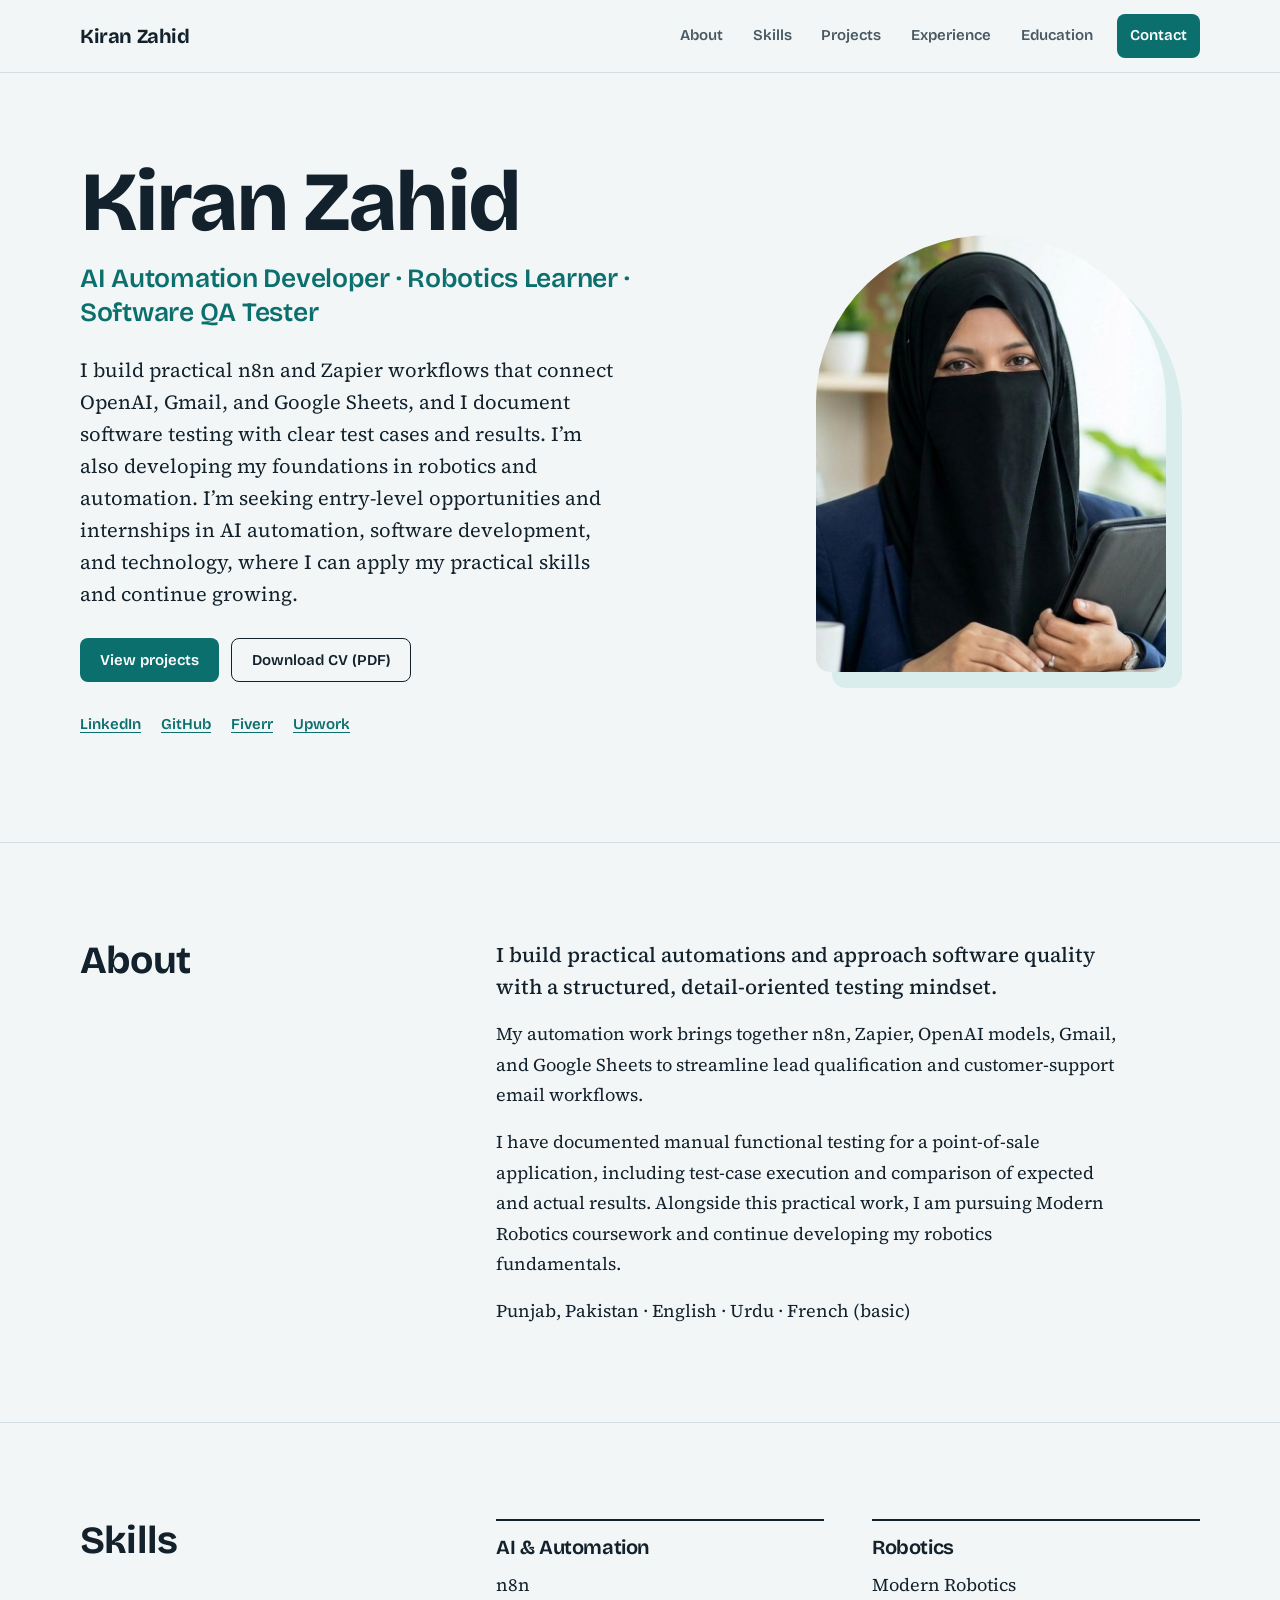
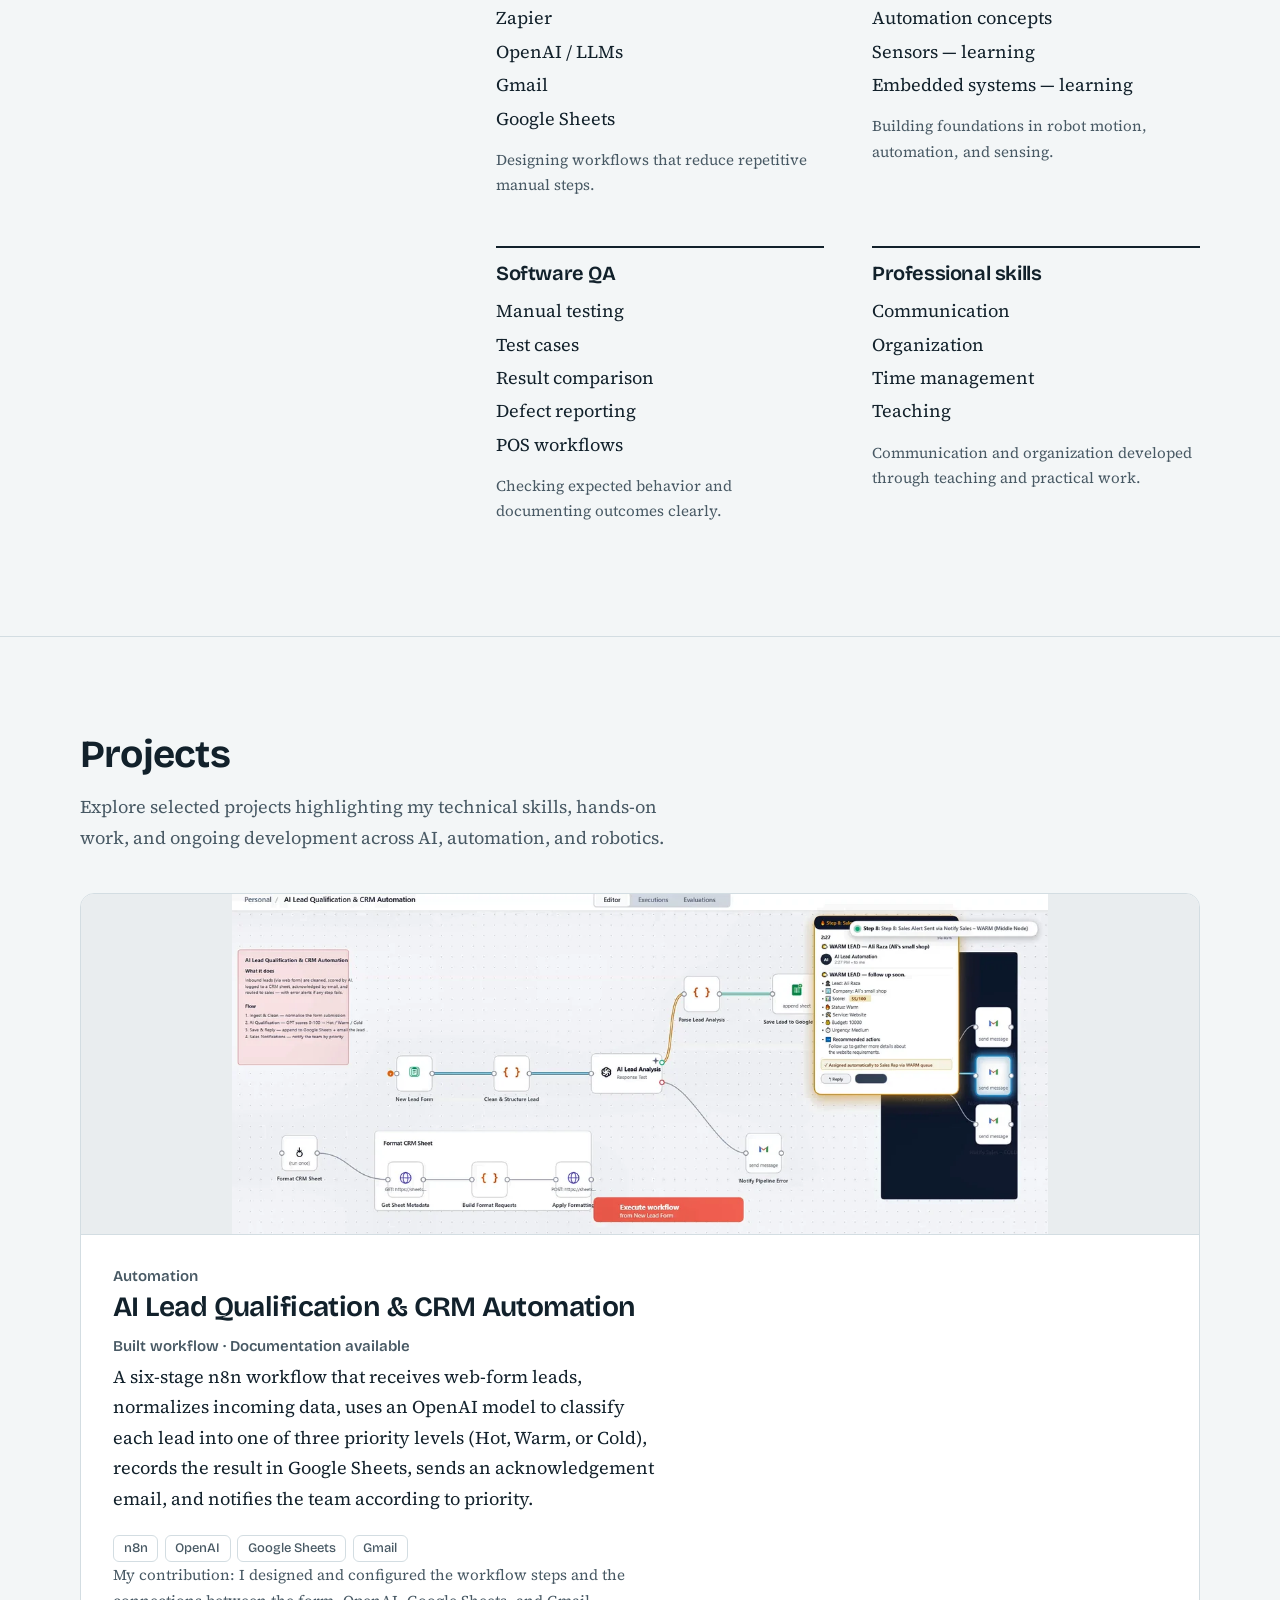
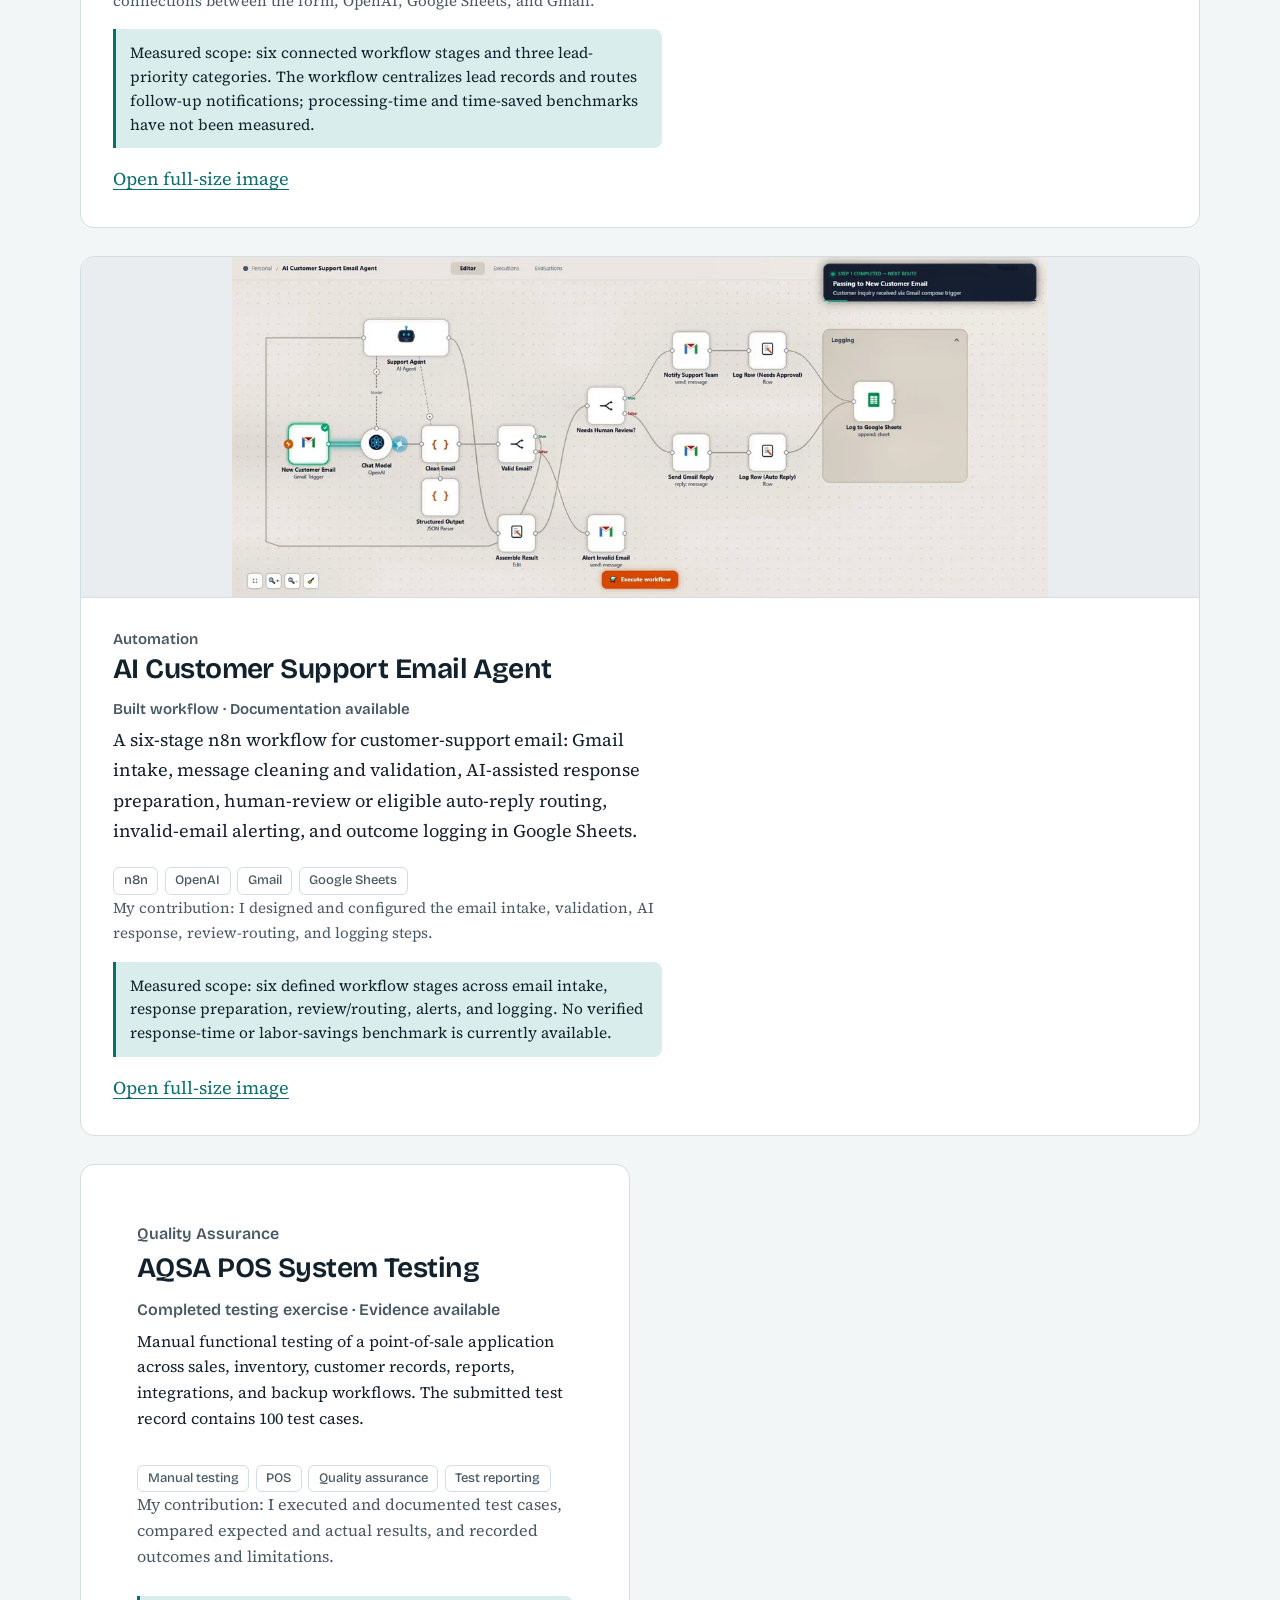
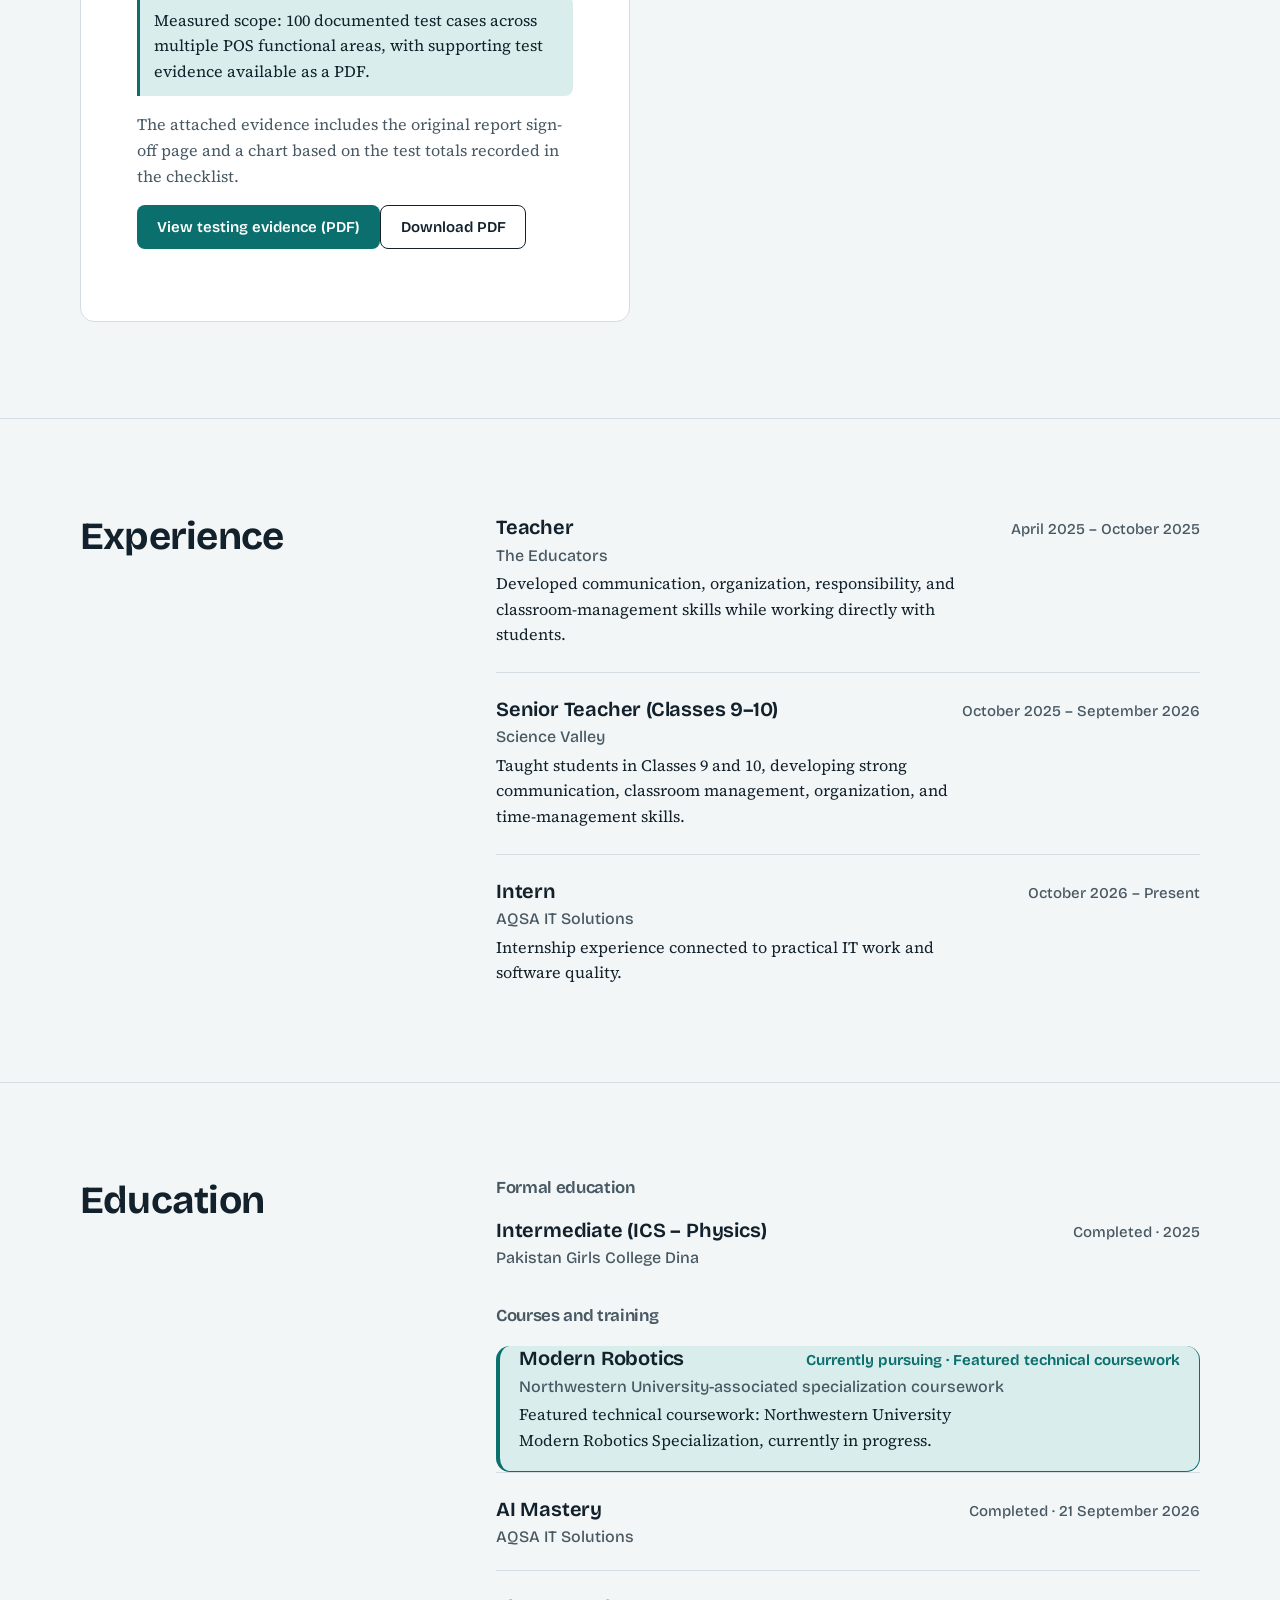
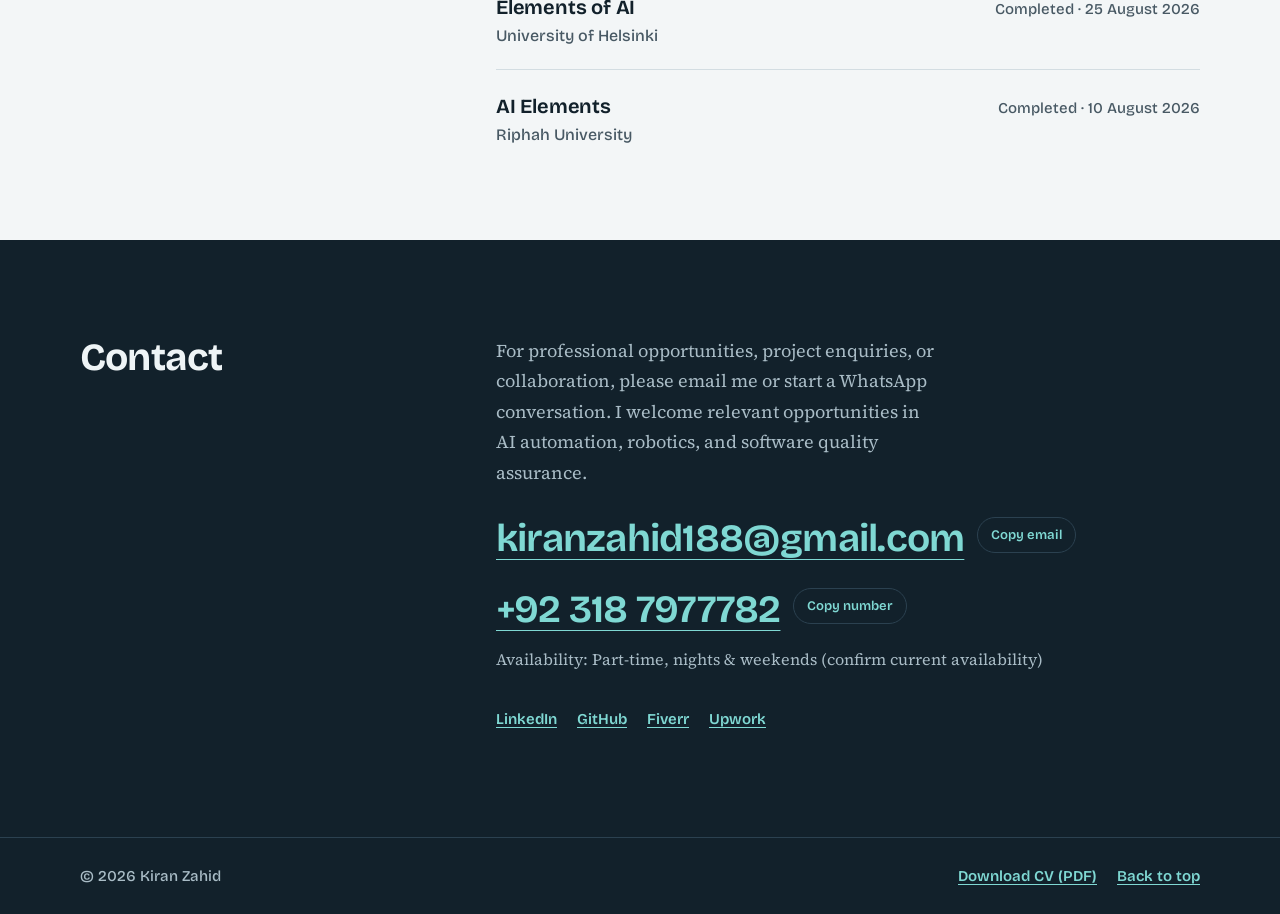
==== commit bb2d78b9: "Add files via upload" ====
--- a/index.html
+++ b/index.html
@@ -39,10 +39,8 @@
           <li><a class="nav__link" href="#about">About</a></li>
           <li><a class="nav__link" href="#skills">Skills</a></li>
           <li><a class="nav__link" href="#projects">Projects</a></li>
-          <li><a class="nav__link" href="#impact">Social impact</a></li>
           <li><a class="nav__link" href="#experience">Experience</a></li>
           <li><a class="nav__link" href="#education">Education</a></li>
-          <li><a class="nav__link" href="#summits">Summits</a></li>
           <li><a class="nav__link nav__link--cta" href="#contact">Contact</a></li>
         </ul>
       </nav>
@@ -55,7 +53,7 @@
         <div class="hero__text">
           <h1 id="hero-title">Kiran Zahid</h1>
           <p class="hero__role" data-edit="heroRole" data-label="Professional title" data-group="Profile and about">AI Automation Developer · Robotics Learner · Software QA Tester</p>
-          <p class="hero__intro" data-edit="heroIntro" data-label="Hero introduction" data-group="Profile and about">I build practical n8n and Zapier workflows that connect OpenAI, Gmail, and Google Sheets, and I document software testing with clear test cases and results. I’m also developing my foundations in robotics and automation.</p>
+          <p class="hero__intro" data-edit="heroIntro" data-label="Hero introduction" data-group="Profile and about">I build practical n8n and Zapier workflows that connect OpenAI, Gmail, and Google Sheets, and I document software testing with clear test cases and results. I’m also developing my foundations in robotics and automation. I’m seeking entry-level opportunities and internships in AI automation, software development, and technology, where I can apply my practical skills and continue growing.</p>
           <div class="hero__actions">
             <a class="btn btn--primary" href="#projects">View projects</a>
             <a class="btn btn--secondary" id="heroCvLink" href="Kiran-Zahid-CV.pdf" download>Download CV (PDF)</a>
@@ -239,31 +237,6 @@
       </div>
     </section>
 
-    <section class="section" id="impact" aria-labelledby="impact-title">
-      <div class="wrap">
-        <h2 id="impact-title">Technology for Social Impact</h2>
-        <p class="section-intro">I am interested in using accessible technology to make learning, everyday work, and essential services more efficient and inclusive. My current work reflects practical projects and ongoing learning; I am continuing to build the experience needed to contribute to wider community initiatives.</p>
-        <div class="impact-grid">
-          <article class="impact-card">
-            <p class="impact-card__eyebrow">Practical AI &amp; automation</p>
-            <h3>Making everyday workflows easier</h3>
-            <p>My n8n projects connect AI models with Gmail and Google Sheets to organize lead follow-up and prepare customer-support responses. They demonstrate how accessible tools can help people manage repetitive digital tasks more consistently.</p>
-          </article>
-          <article class="impact-card">
-            <p class="impact-card__eyebrow">Responsible technology</p>
-            <h3>Building with care and accountability</h3>
-            <p>Through manual software testing, I practise checking expected behaviour, documenting actual results, and recording limitations. I want the technology I contribute to be useful, understandable, and carefully tested.</p>
-          </article>
-          <article class="impact-card">
-            <p class="impact-card__eyebrow">Education &amp; future contribution</p>
-            <h3>Connecting learning with opportunity</h3>
-            <p>My teaching experience strengthened my communication and ability to explain ideas to learners. I am developing my AI and robotics skills and hope to use them in future learning activities that help young people, especially girls, explore digital tools and STEM with confidence.</p>
-          </article>
-        </div>
-        <p class="impact-note">This section describes my current projects, learning, and goals. It does not claim completed community programmes, participant numbers, or measured social outcomes.</p>
-      </div>
-    </section>
-
     <section class="section" id="experience" aria-labelledby="experience-title">
       <div class="wrap section__grid"><h2 id="experience-title">Experience</h2><ul class="entries">
         <li class="entry"><div class="entry__head"><h3 class="entry__title">Teacher</h3><p class="entry__when">April 2025 – October 2025</p></div><p class="entry__org">The Educators</p><p class="entry__text">Developed communication, organization, responsibility, and classroom-management skills while working directly with students.</p></li>
@@ -318,22 +291,6 @@
               <p class="entry__org">Riphah University</p>
             </li>
           </ul>
-        </div>
-      </div>
-    </section>
-
-    <section class="section" id="summits" aria-labelledby="summits-title">
-      <div class="wrap section__grid">
-        <h2 id="summits-title">Conferences &amp; Summits</h2>
-        <div class="entries">
-          <article class="entry">
-            <div class="entry__head">
-              <h3 class="entry__title">AI Summit</h3>
-              <p class="entry__when">Attendee</p>
-            </div>
-            <p class="entry__org">Al-Qadir University · Dina, Pakistan</p>
-            <p class="entry__text">Attended an AI-focused summit hosted by Al-Qadir University in Dina, Pakistan.</p>
-          </article>
         </div>
       </div>
     </section>
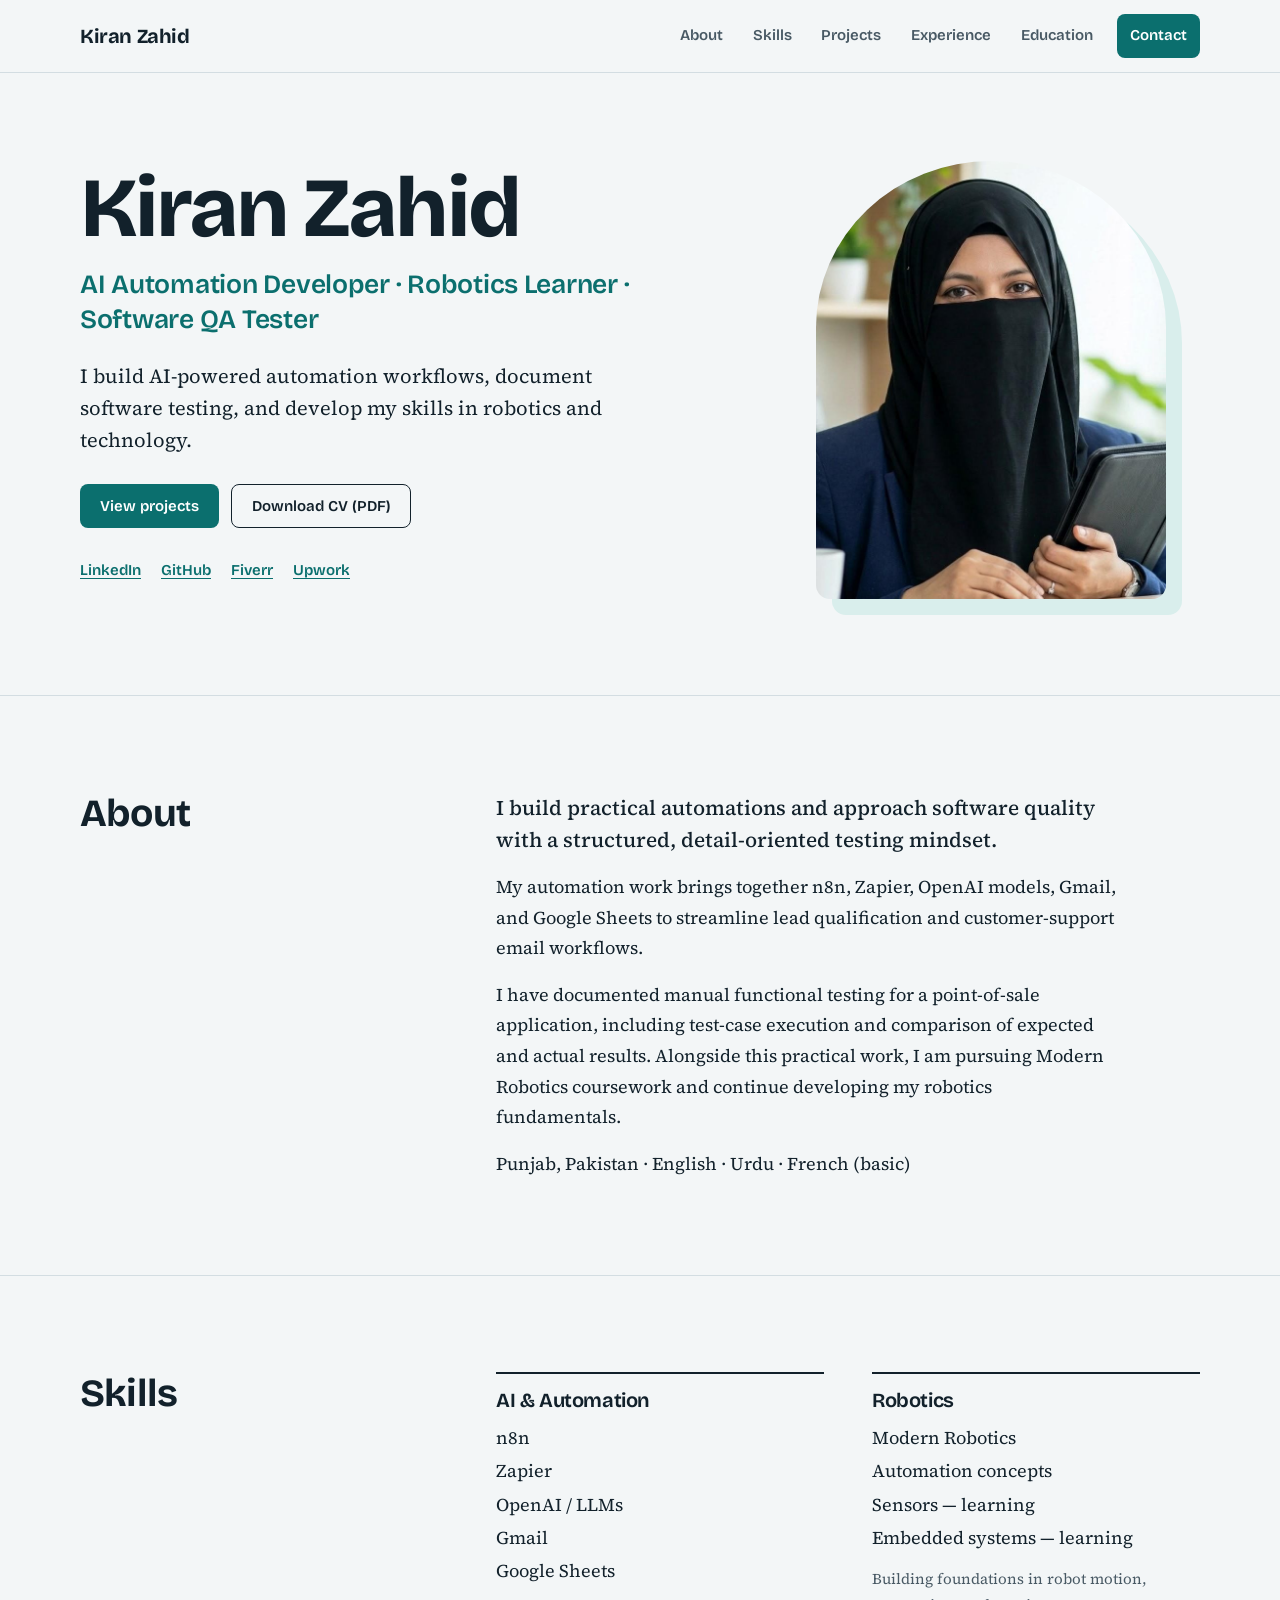
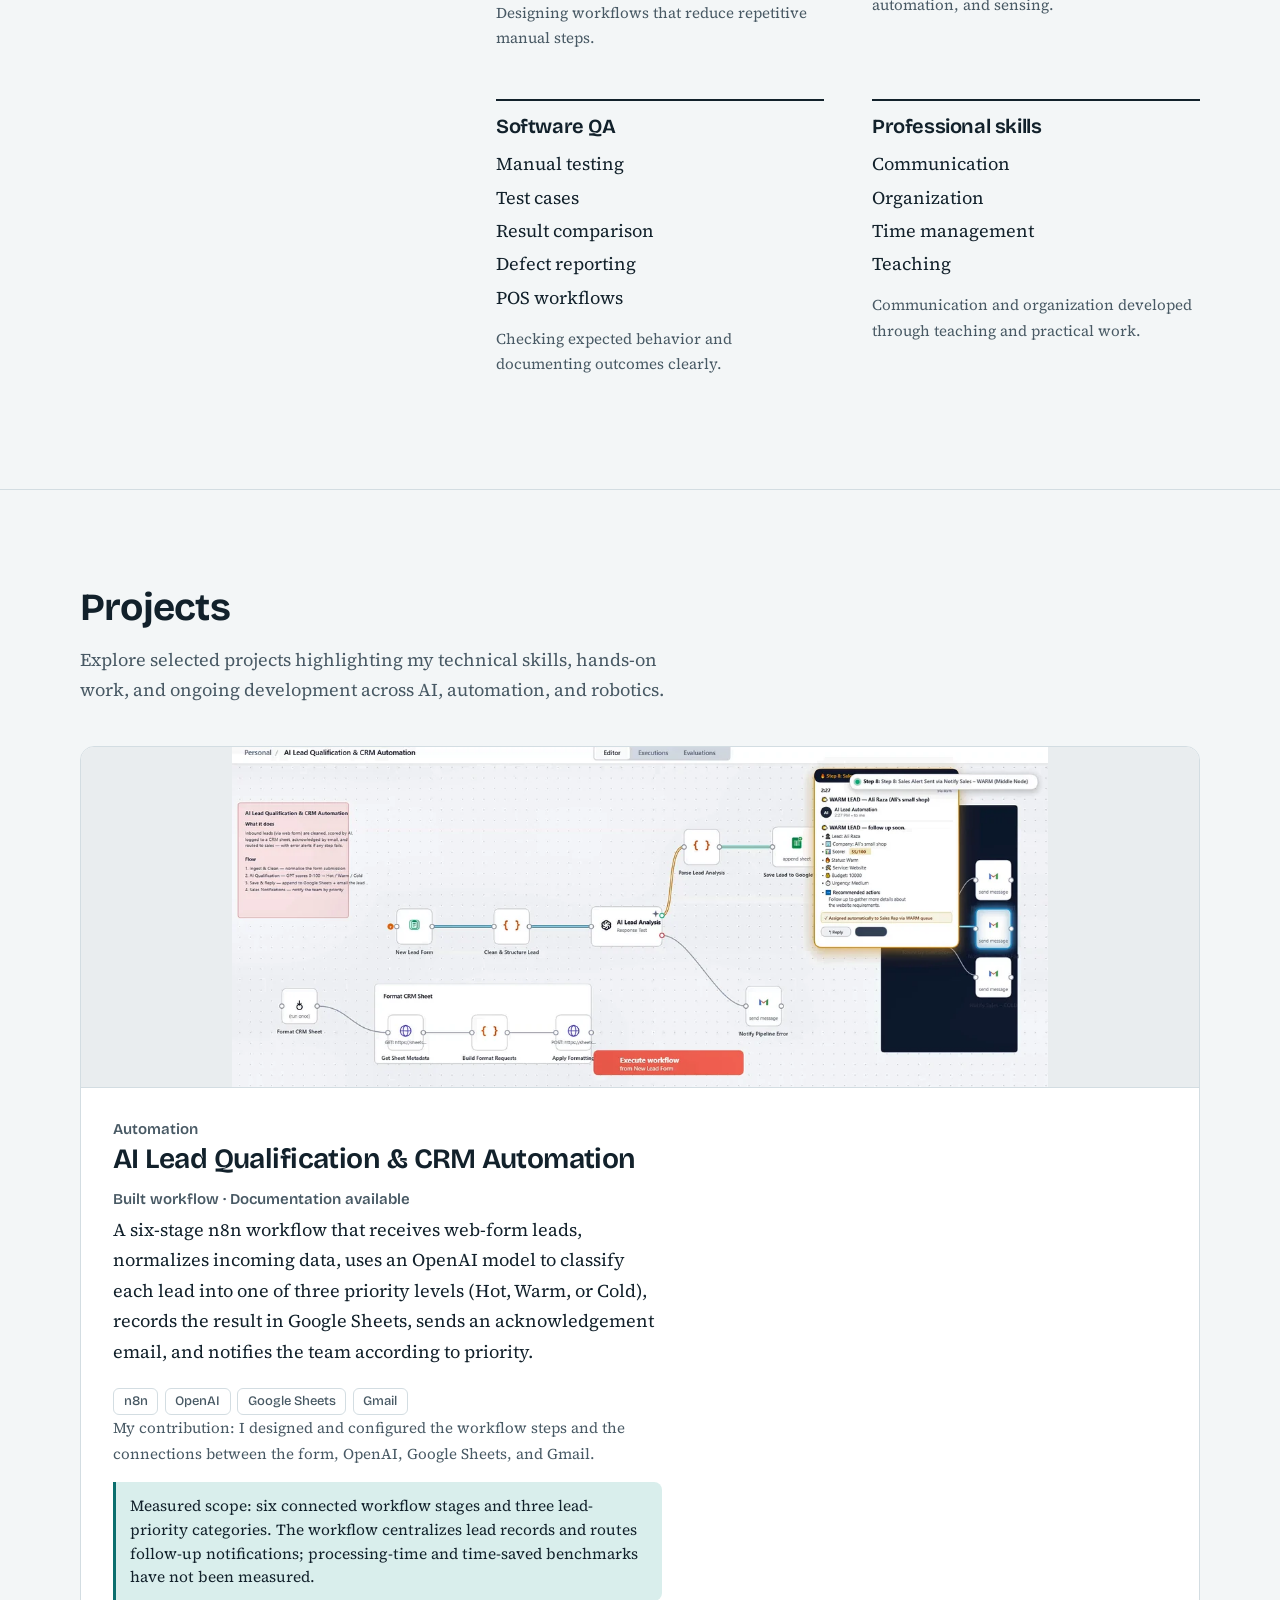
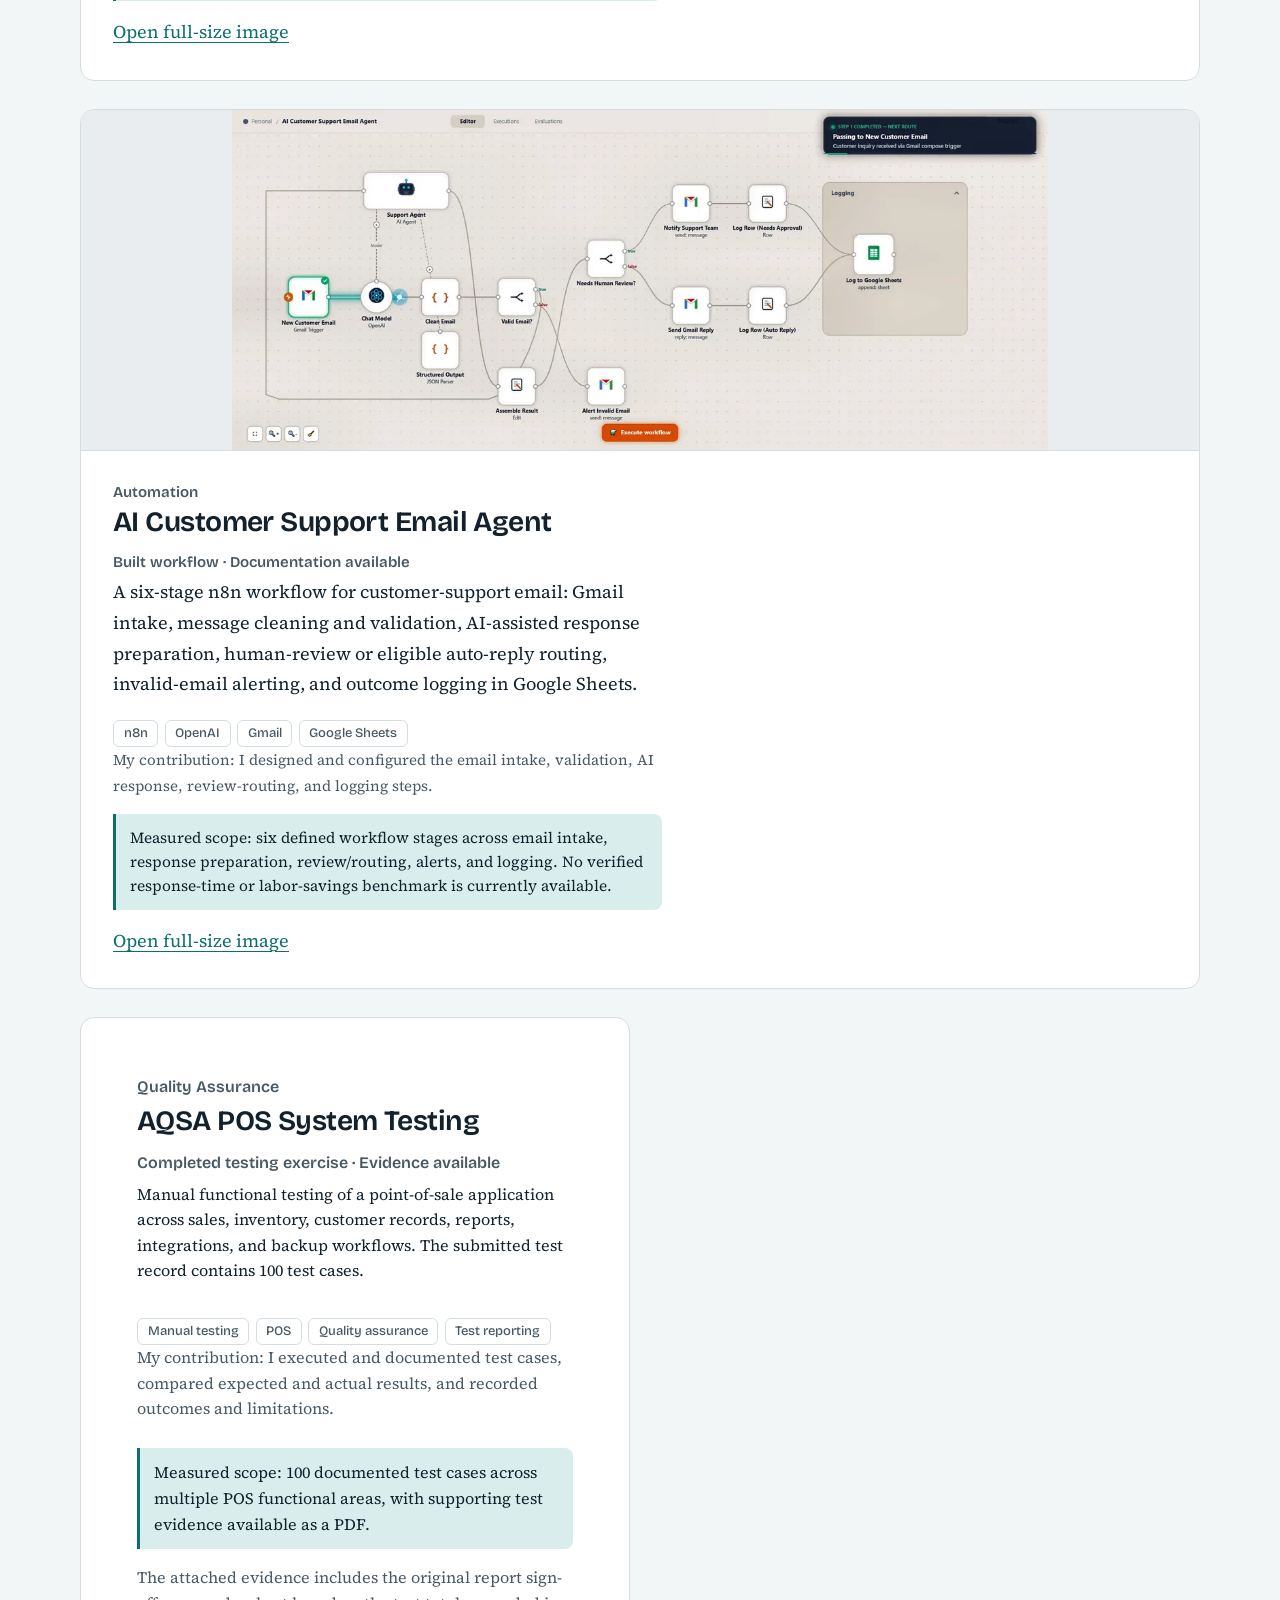
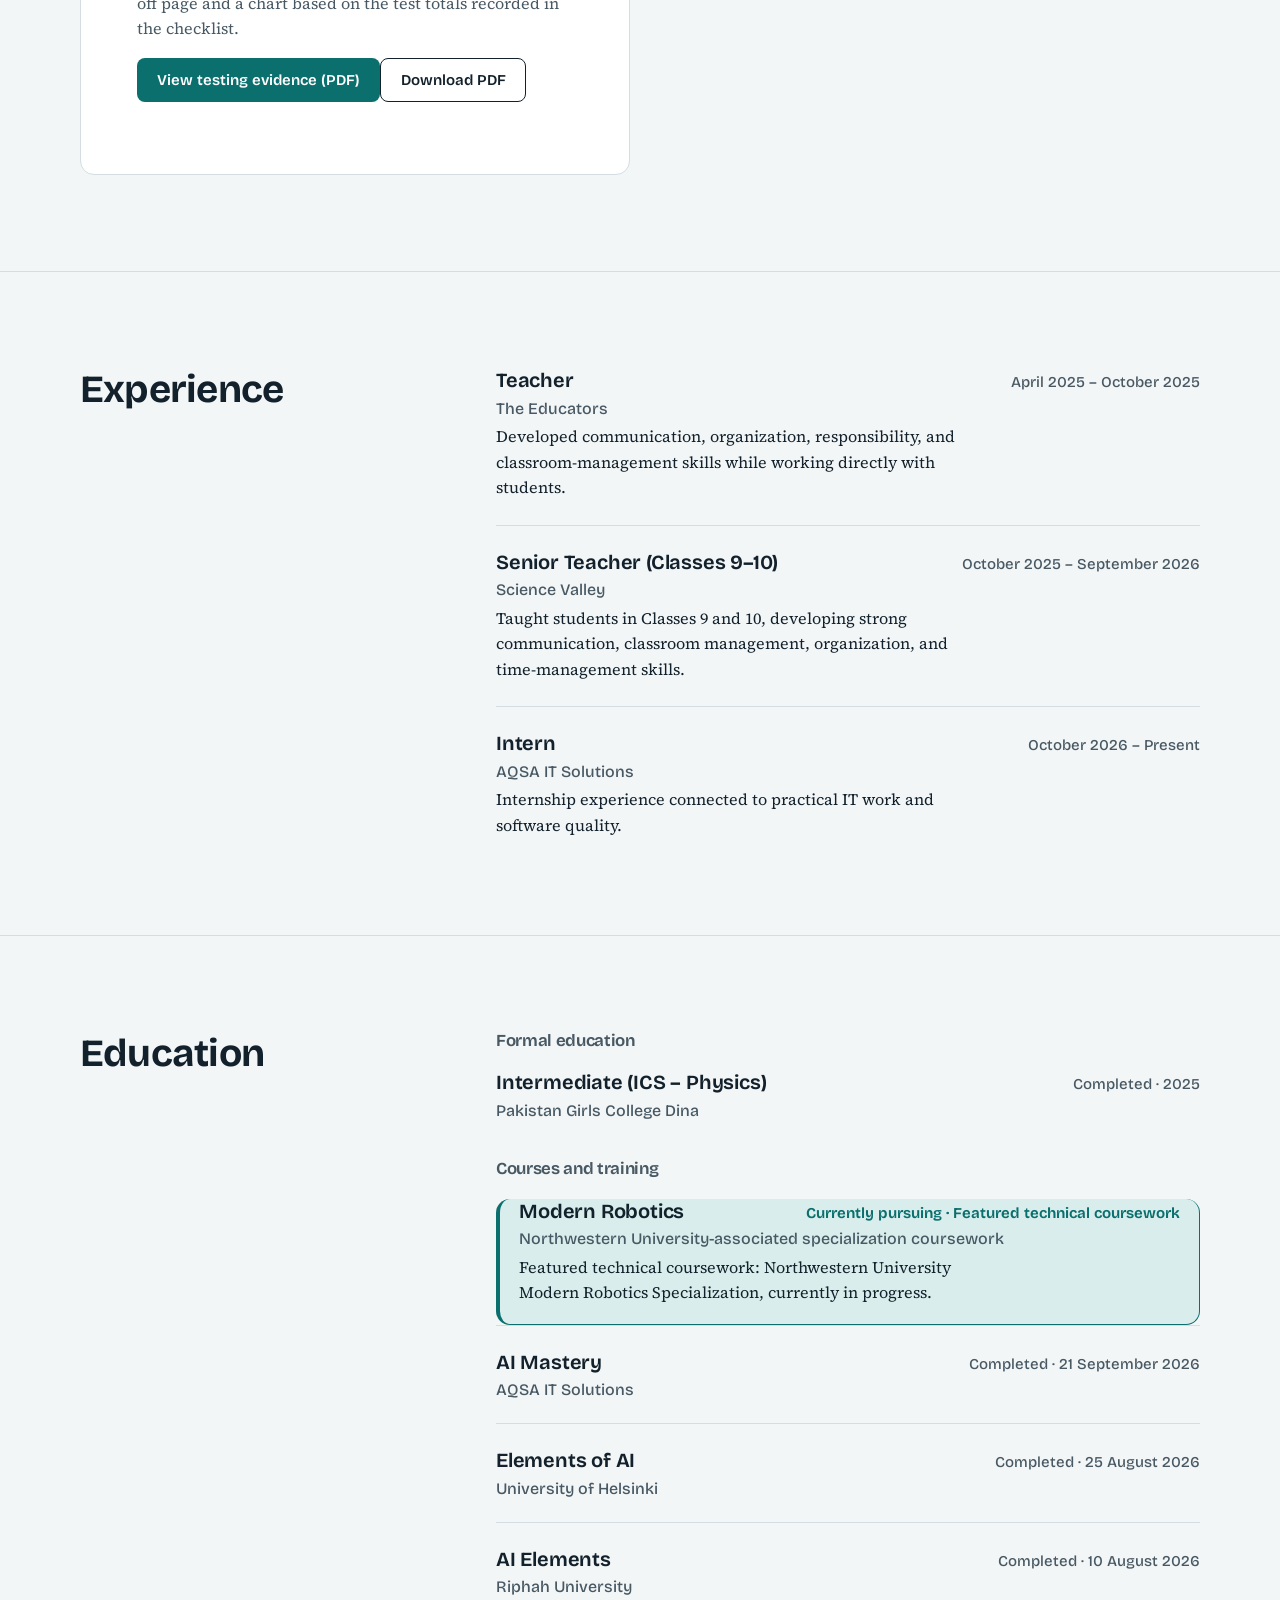
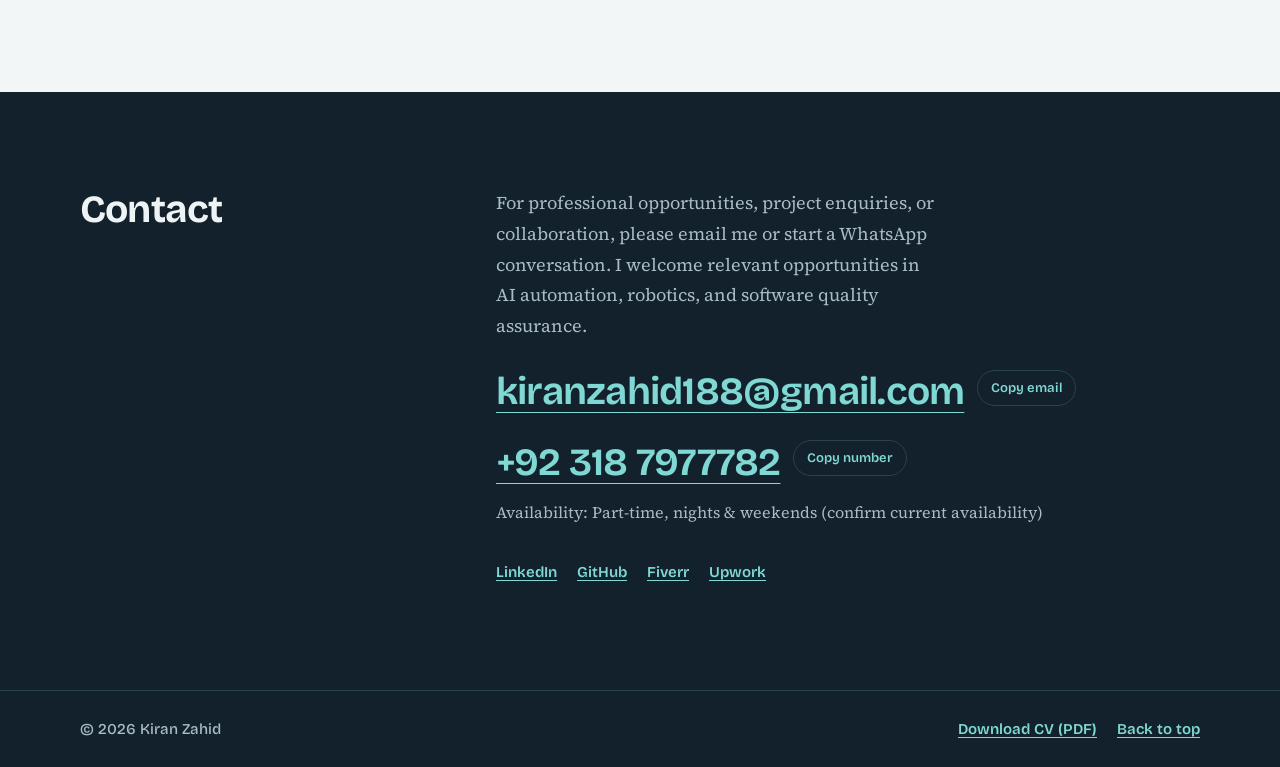
==== commit e9c7257a: "Add files via upload" ====
--- a/index.html
+++ b/index.html
@@ -53,7 +53,7 @@
         <div class="hero__text">
           <h1 id="hero-title">Kiran Zahid</h1>
           <p class="hero__role" data-edit="heroRole" data-label="Professional title" data-group="Profile and about">AI Automation Developer · Robotics Learner · Software QA Tester</p>
-          <p class="hero__intro" data-edit="heroIntro" data-label="Hero introduction" data-group="Profile and about">I build practical n8n and Zapier workflows that connect OpenAI, Gmail, and Google Sheets, and I document software testing with clear test cases and results. I’m also developing my foundations in robotics and automation. I’m seeking entry-level opportunities and internships in AI automation, software development, and technology, where I can apply my practical skills and continue growing.</p>
+          <p class="hero__intro" data-edit="heroIntro" data-label="Hero introduction" data-group="Profile and about">I build AI-powered automation workflows, document software testing, and develop my skills in robotics and technology.</p>
           <div class="hero__actions">
             <a class="btn btn--primary" href="#projects">View projects</a>
             <a class="btn btn--secondary" id="heroCvLink" href="Kiran-Zahid-CV.pdf" download>Download CV (PDF)</a>
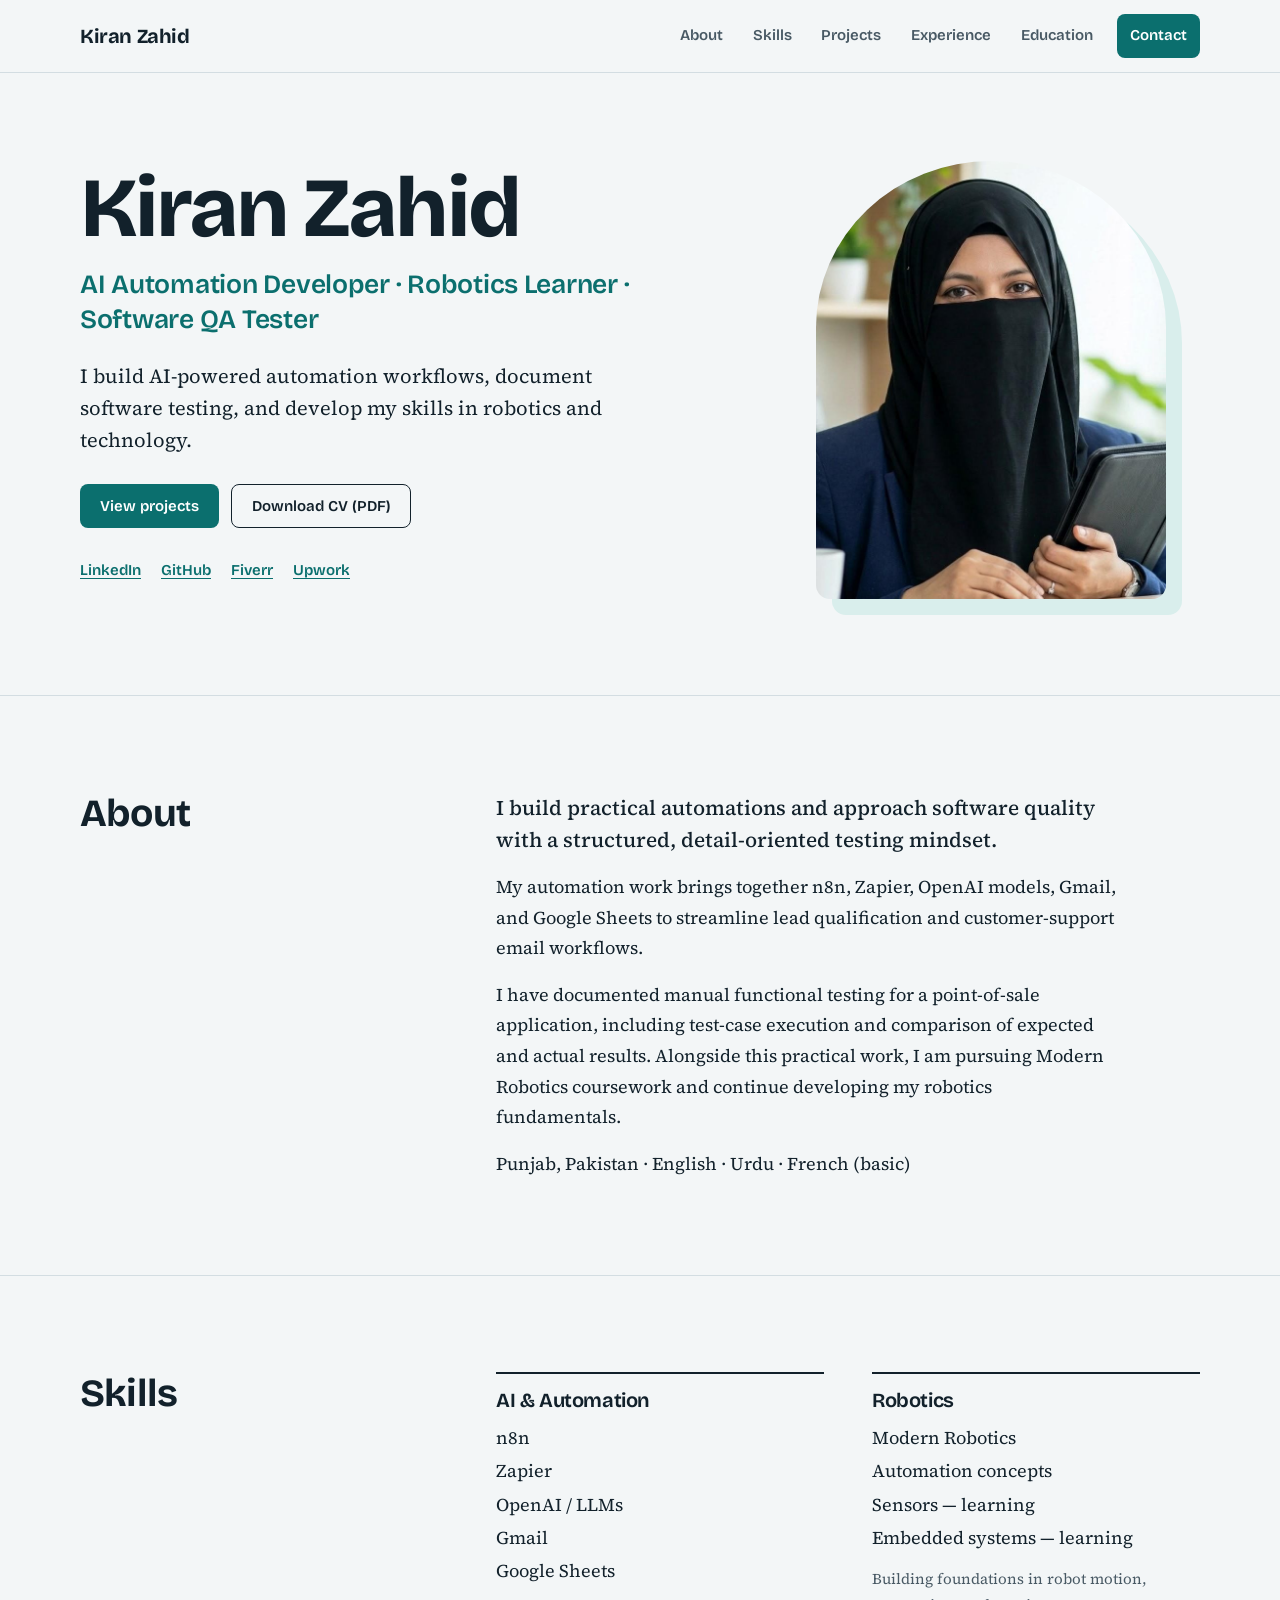
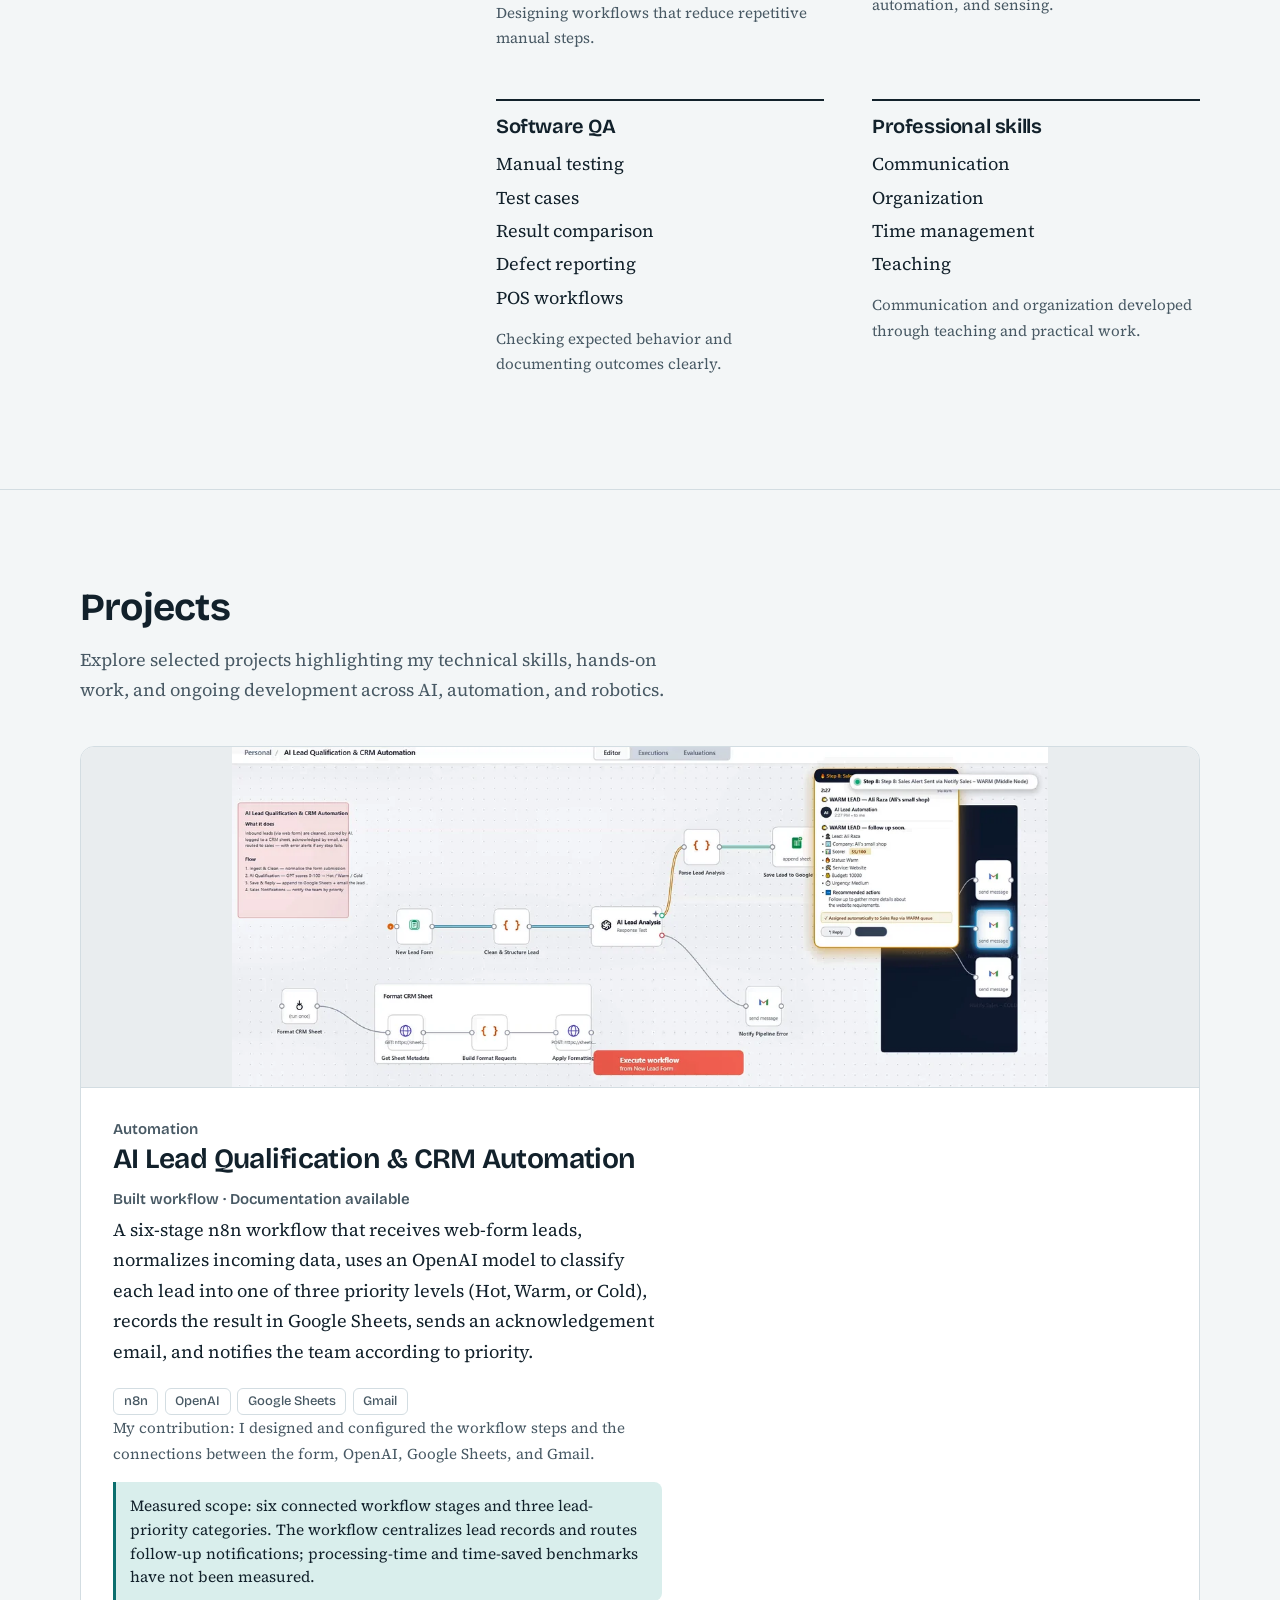
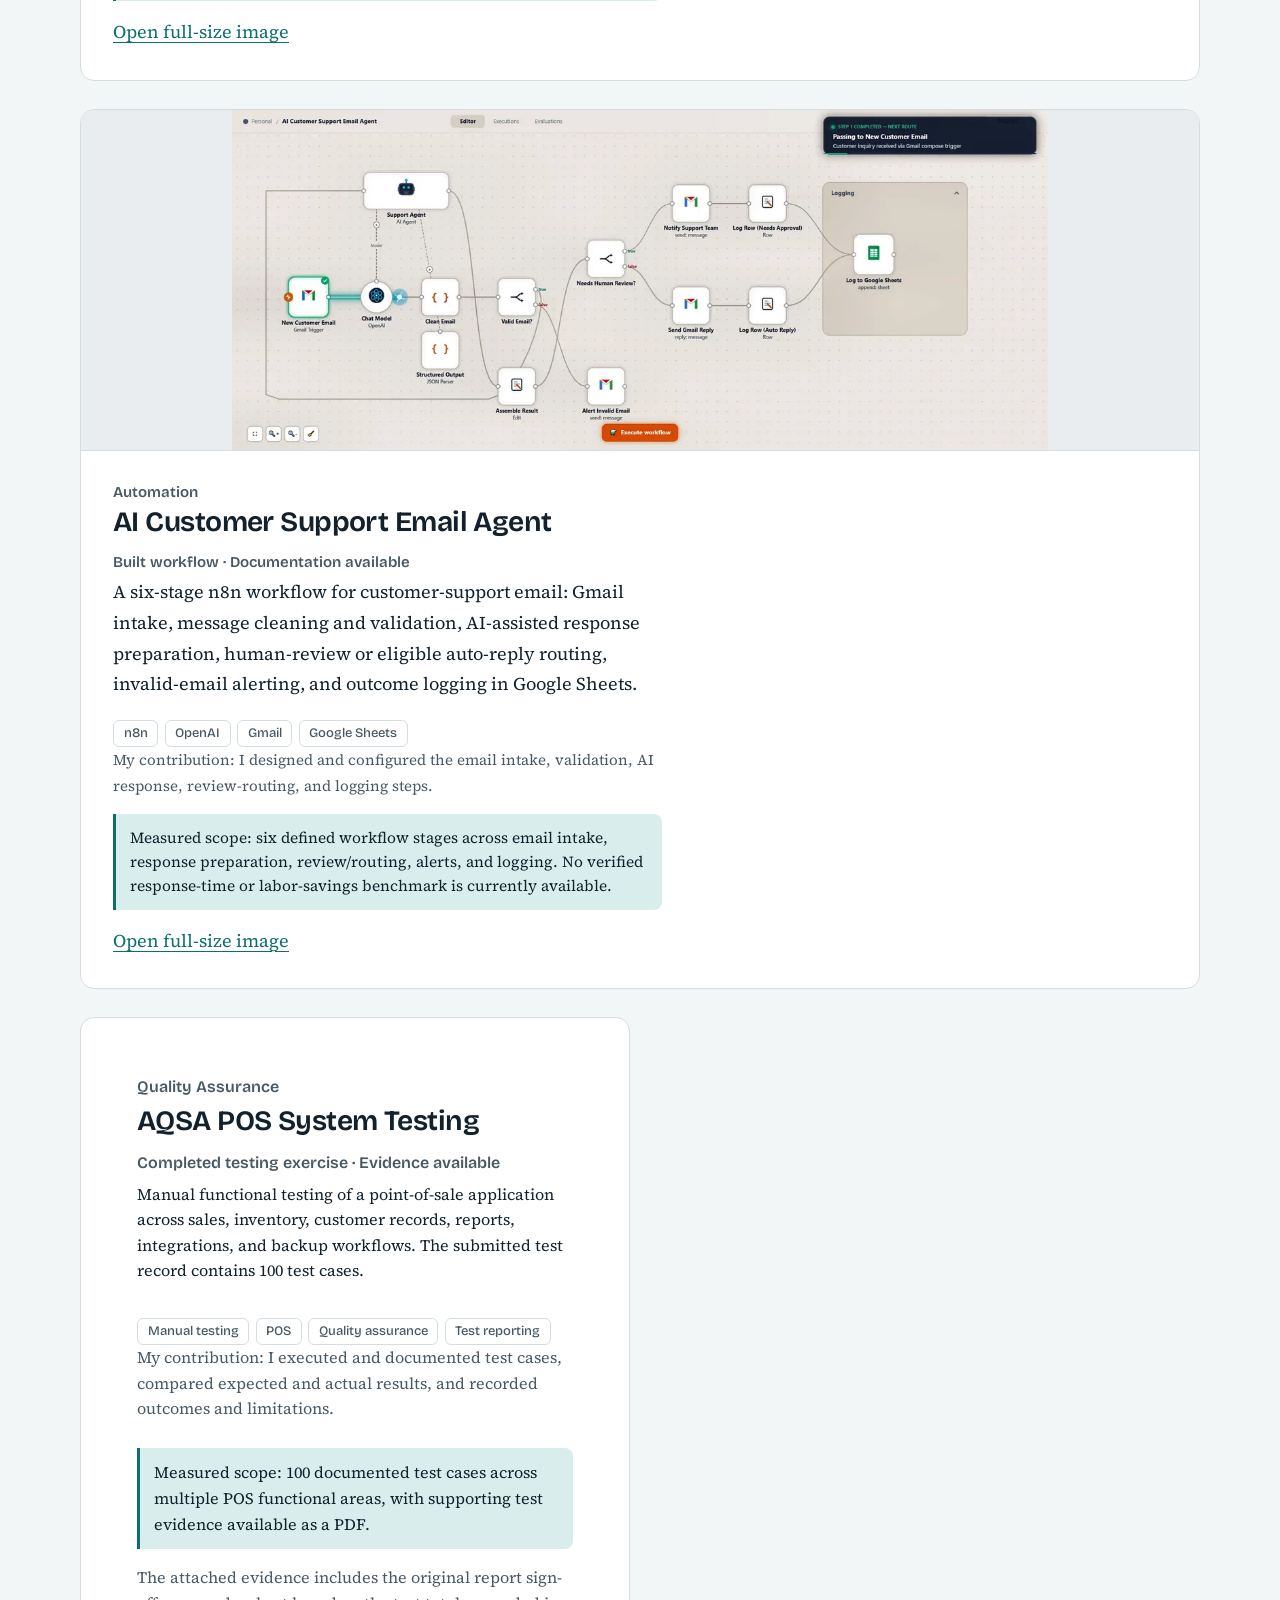
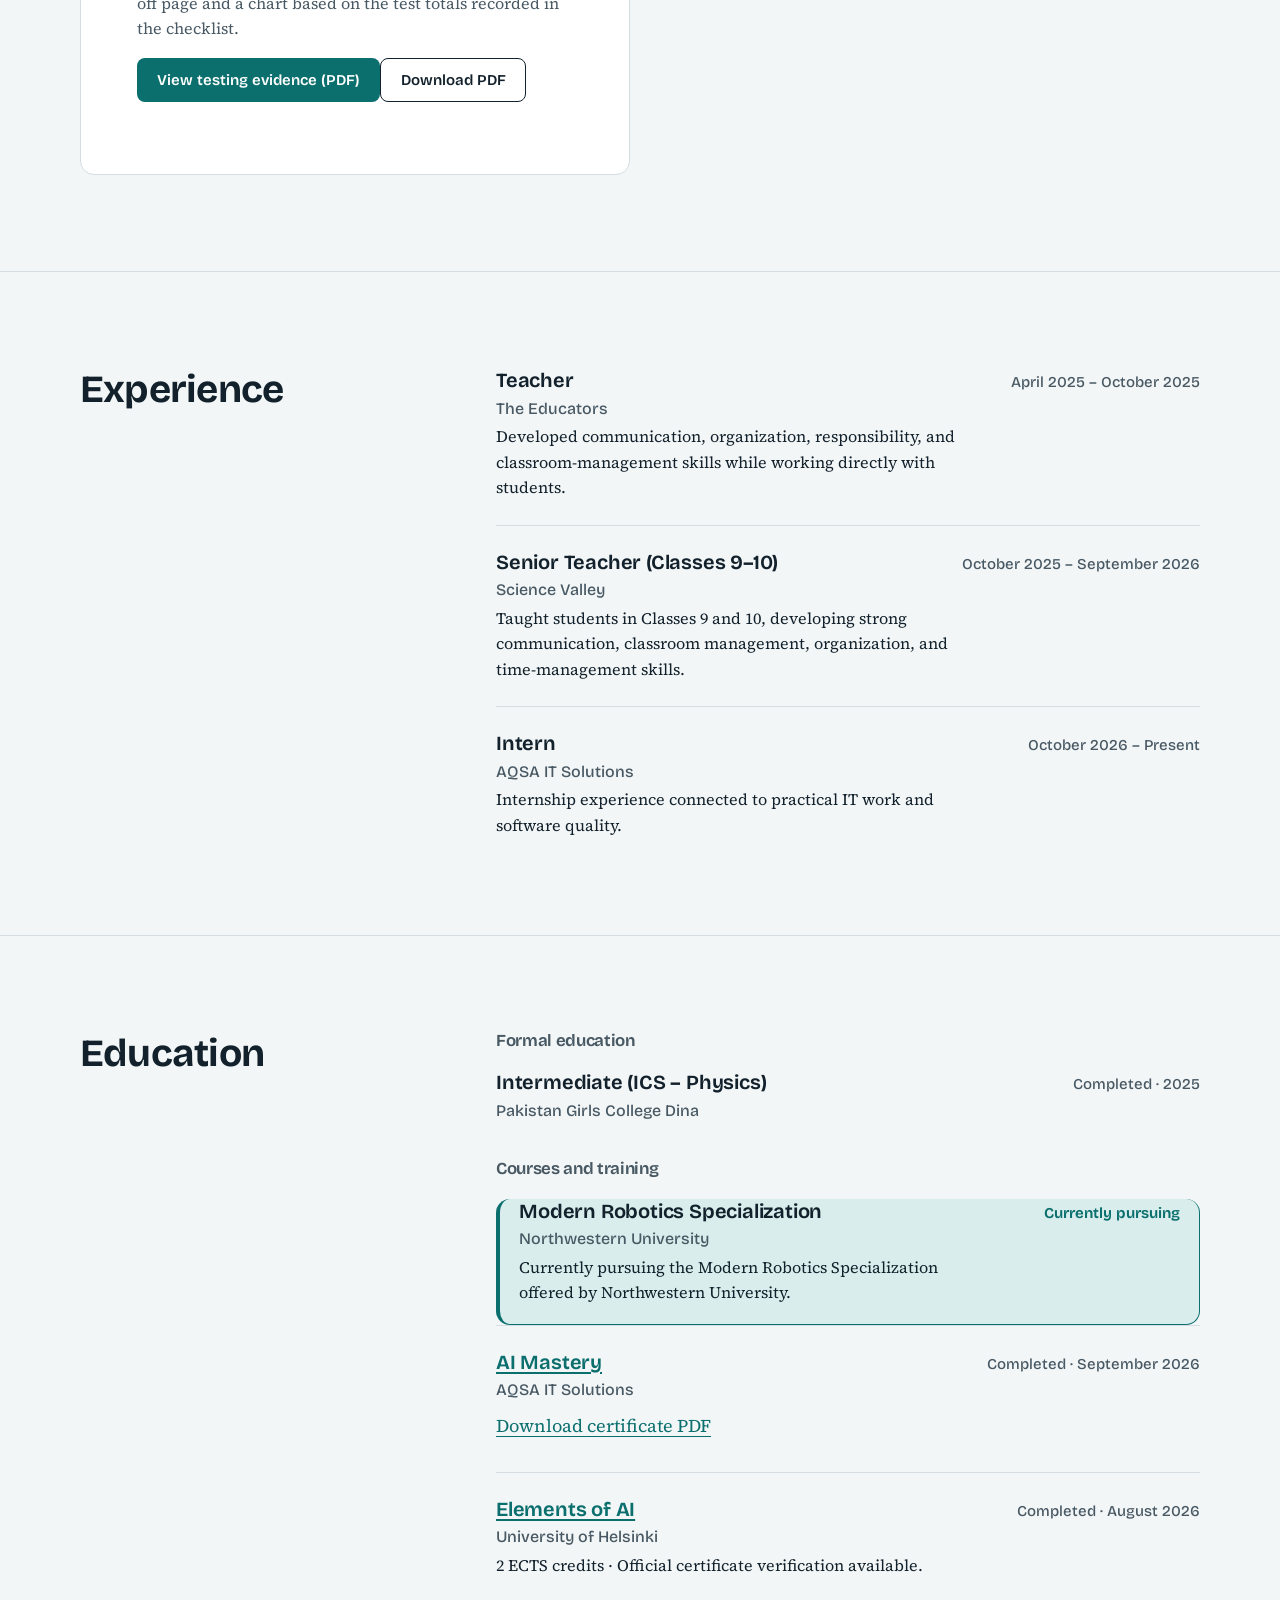
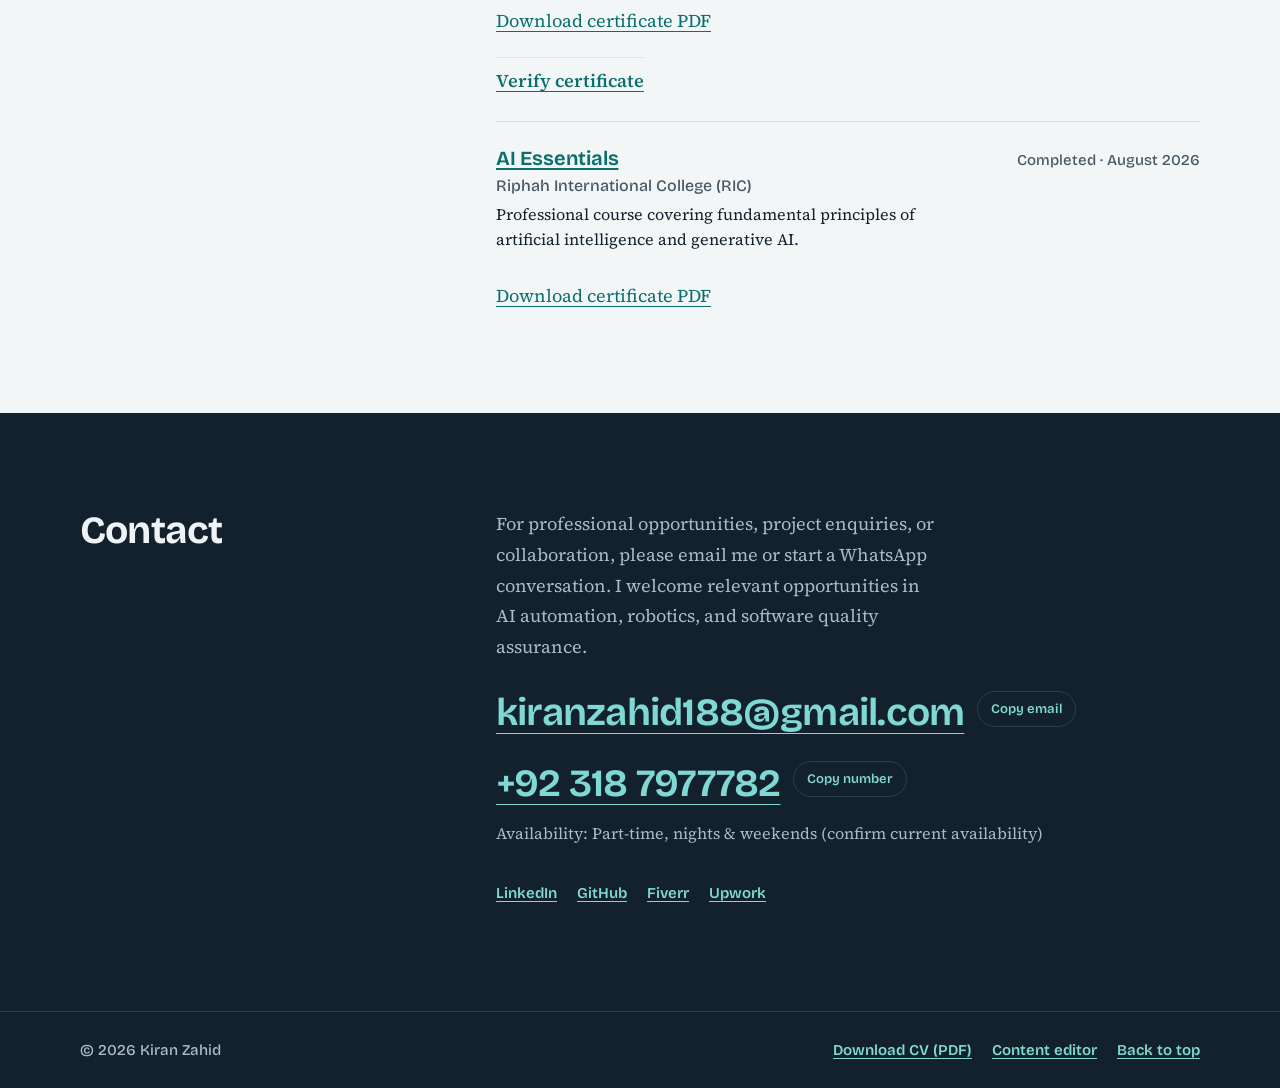
==== commit 10b246cd: "Add files via upload" ====
--- a/index.html
+++ b/index.html
@@ -8,14 +8,11 @@
   <meta name="color-scheme" content="light dark">
   <meta name="theme-color" content="#f3f6f7" media="(prefers-color-scheme: light)">
   <meta name="theme-color" content="#0e1a21" media="(prefers-color-scheme: dark)">
-  <link rel="canonical" href="https://nexus-kinematics.github.io/Kiranzahid_portfolio/">
 
   <meta property="og:type" content="website">
   <meta property="og:site_name" content="Kiran Zahid">
   <meta property="og:title" content="Kiran Zahid — AI Automation · Robotics · Software QA">
   <meta property="og:description" content="Practical AI workflow automation, robotics learning, and software testing projects by Kiran Zahid.">
-  <meta property="og:url" content="https://nexus-kinematics.github.io/Kiranzahid_portfolio/">
-  <meta property="og:image" content="https://nexus-kinematics.github.io/Kiranzahid_portfolio/og-image.png">
   <meta property="og:image:width" content="1200">
   <meta property="og:image:height" content="630">
   <meta property="og:image:alt" content="Kiran Zahid, AI Automation Developer">
@@ -265,7 +262,7 @@
             <li class="entry">
               <div class="entry__head">
                 <h4 class="entry__title">Modern Robotics Specialization</h4>
-                <p class="entry__when entry__status--active" data-edit="course1Status" data-label="Modern Robotics: status" data-group="Experience and education">Currently pursuing · Featured technical coursework</p>
+                <p class="entry__when entry__status--active" data-edit="course1Status" data-label="Modern Robotics: status" data-group="Experience and education">Currently pursuing</p>
               </div>
               <p class="entry__org">Northwestern University</p>
             </li>
@@ -309,10 +306,10 @@
       </div>
     </section>
 
-    <section class="section" id="customContent" aria-labelledby="custom-title" hidden>
-      <div class="wrap section__grid">
-        <h2 id="custom-title">More</h2>
-        <div class="entries" id="customList"></div>
+    <section class="section" id="customContent" aria-labelledby="custom-title">
+      <div class="wrap section__grid">
+        <h2 id="custom-title">Conferences &amp; Summits</h2>
+        <div class="entries" id="customList"><article class="entry"><h3 class="entry__title">Al-Qadir University AI Summit</h3><p class="entry__text">Attendee · Dina, Pakistan</p></article></div>
       </div>
     </section>
 
@@ -341,6 +338,7 @@
       <p>&copy; <span id="year">2026</span> Kiran Zahid</p>
       <ul class="link-list" aria-label="Footer">
         <li><a href="Kiran-Zahid-CV.pdf" download>Download CV (PDF)</a></li>
+        <li><a href="admin/">Content editor</a></li>
         <li><a href="#top">Back to top</a></li>
       </ul>
     </div>
--- a/style.css
+++ b/style.css
@@ -1,6 +1,6 @@
 /* ==========================================================================
    Kiran Zahid portfolio
-   All paths are relative so the site works under /Kiranzahid_portfolio/.
+   All paths are relative so the site works under any GitHub Pages repository path.
    Sections: 1 Fonts · 2 Tokens · 3 Base · 4 Layout · 5 Components ·
              6 Sections · 7 Responsive · 8 Motion
    ========================================================================== */
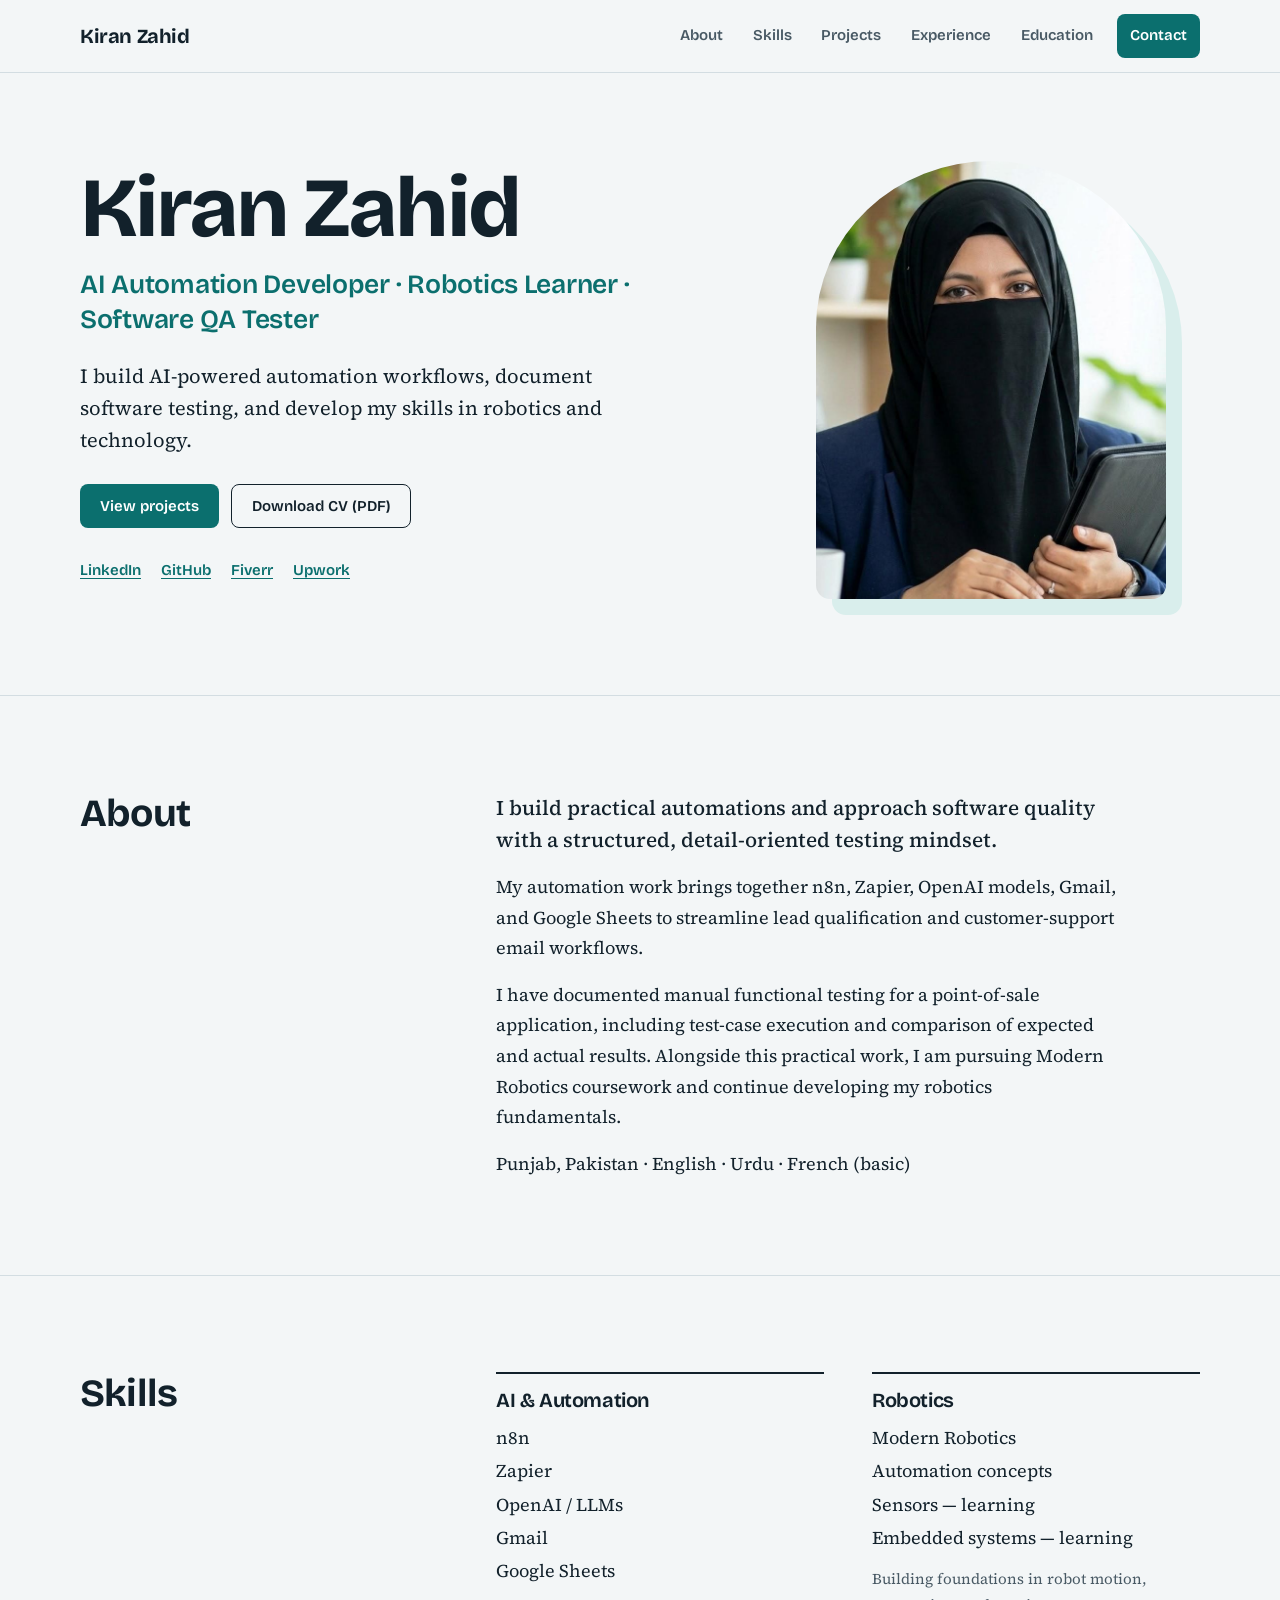
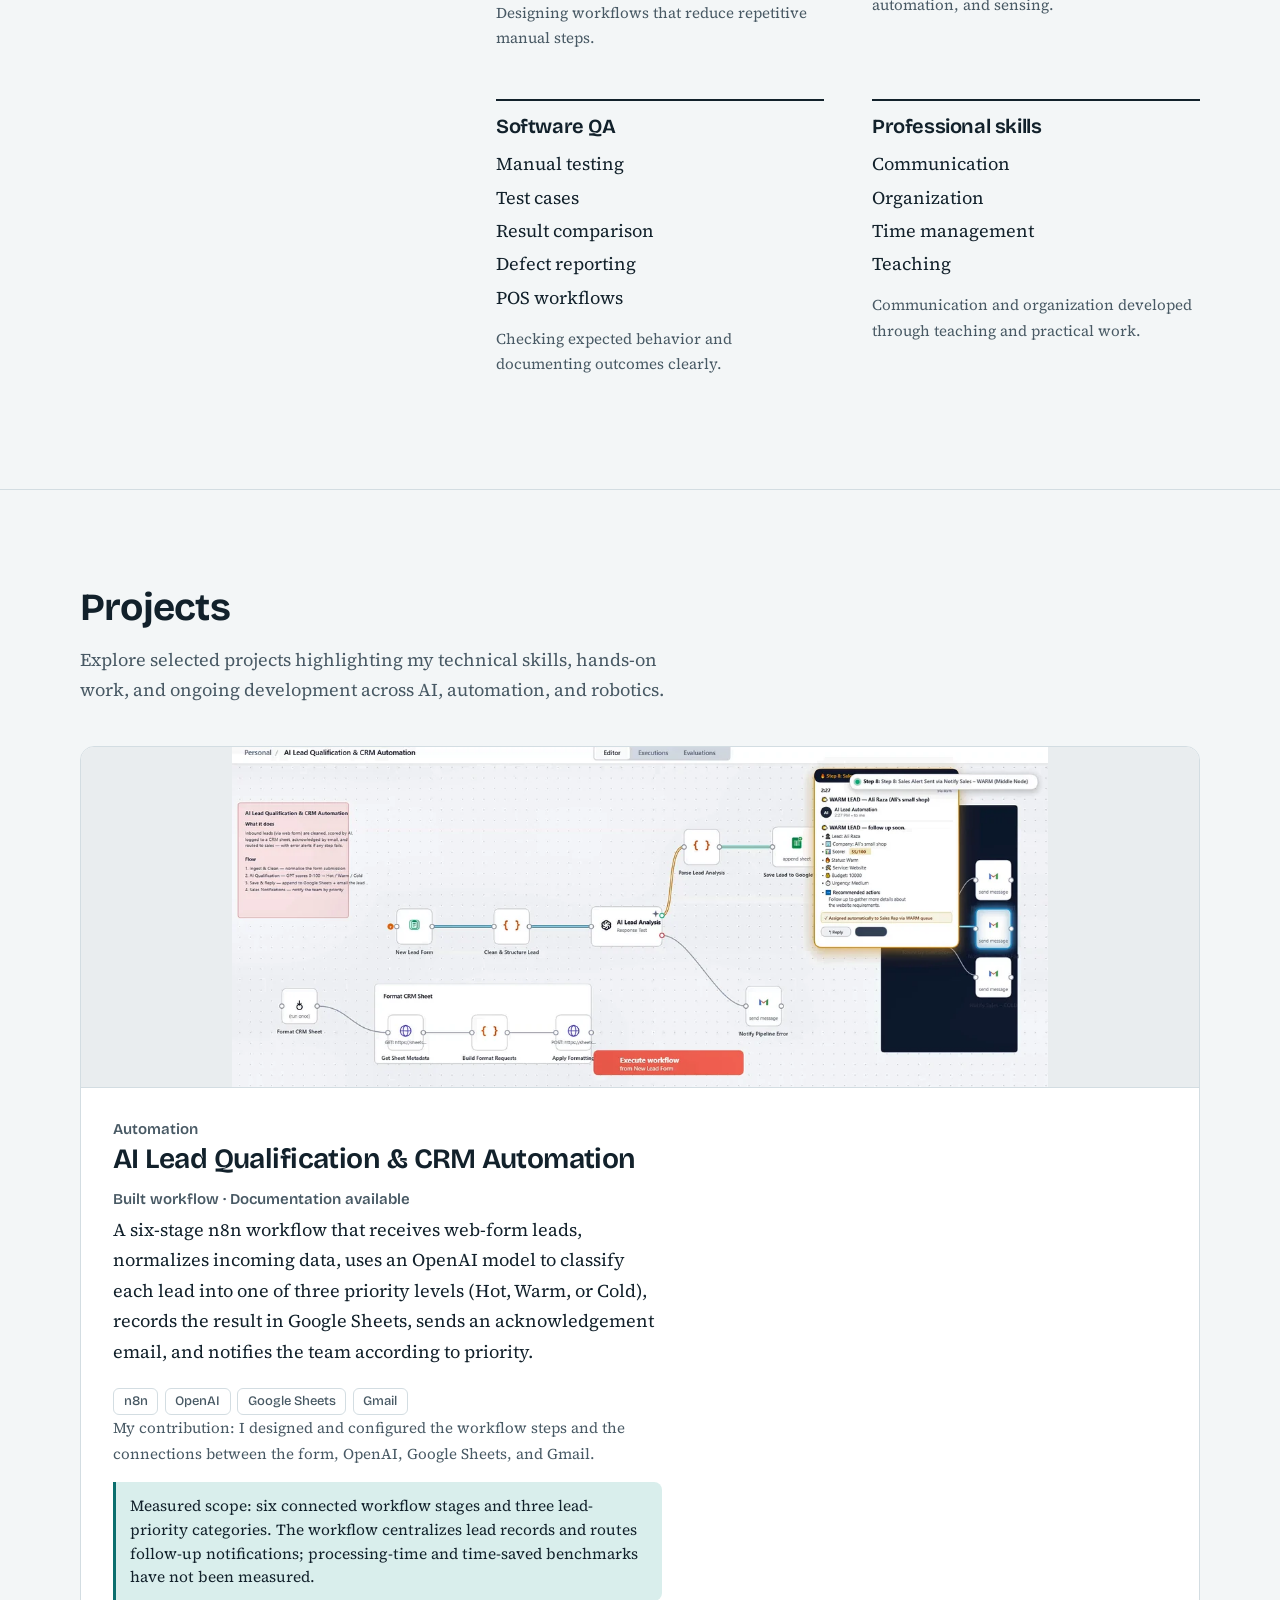
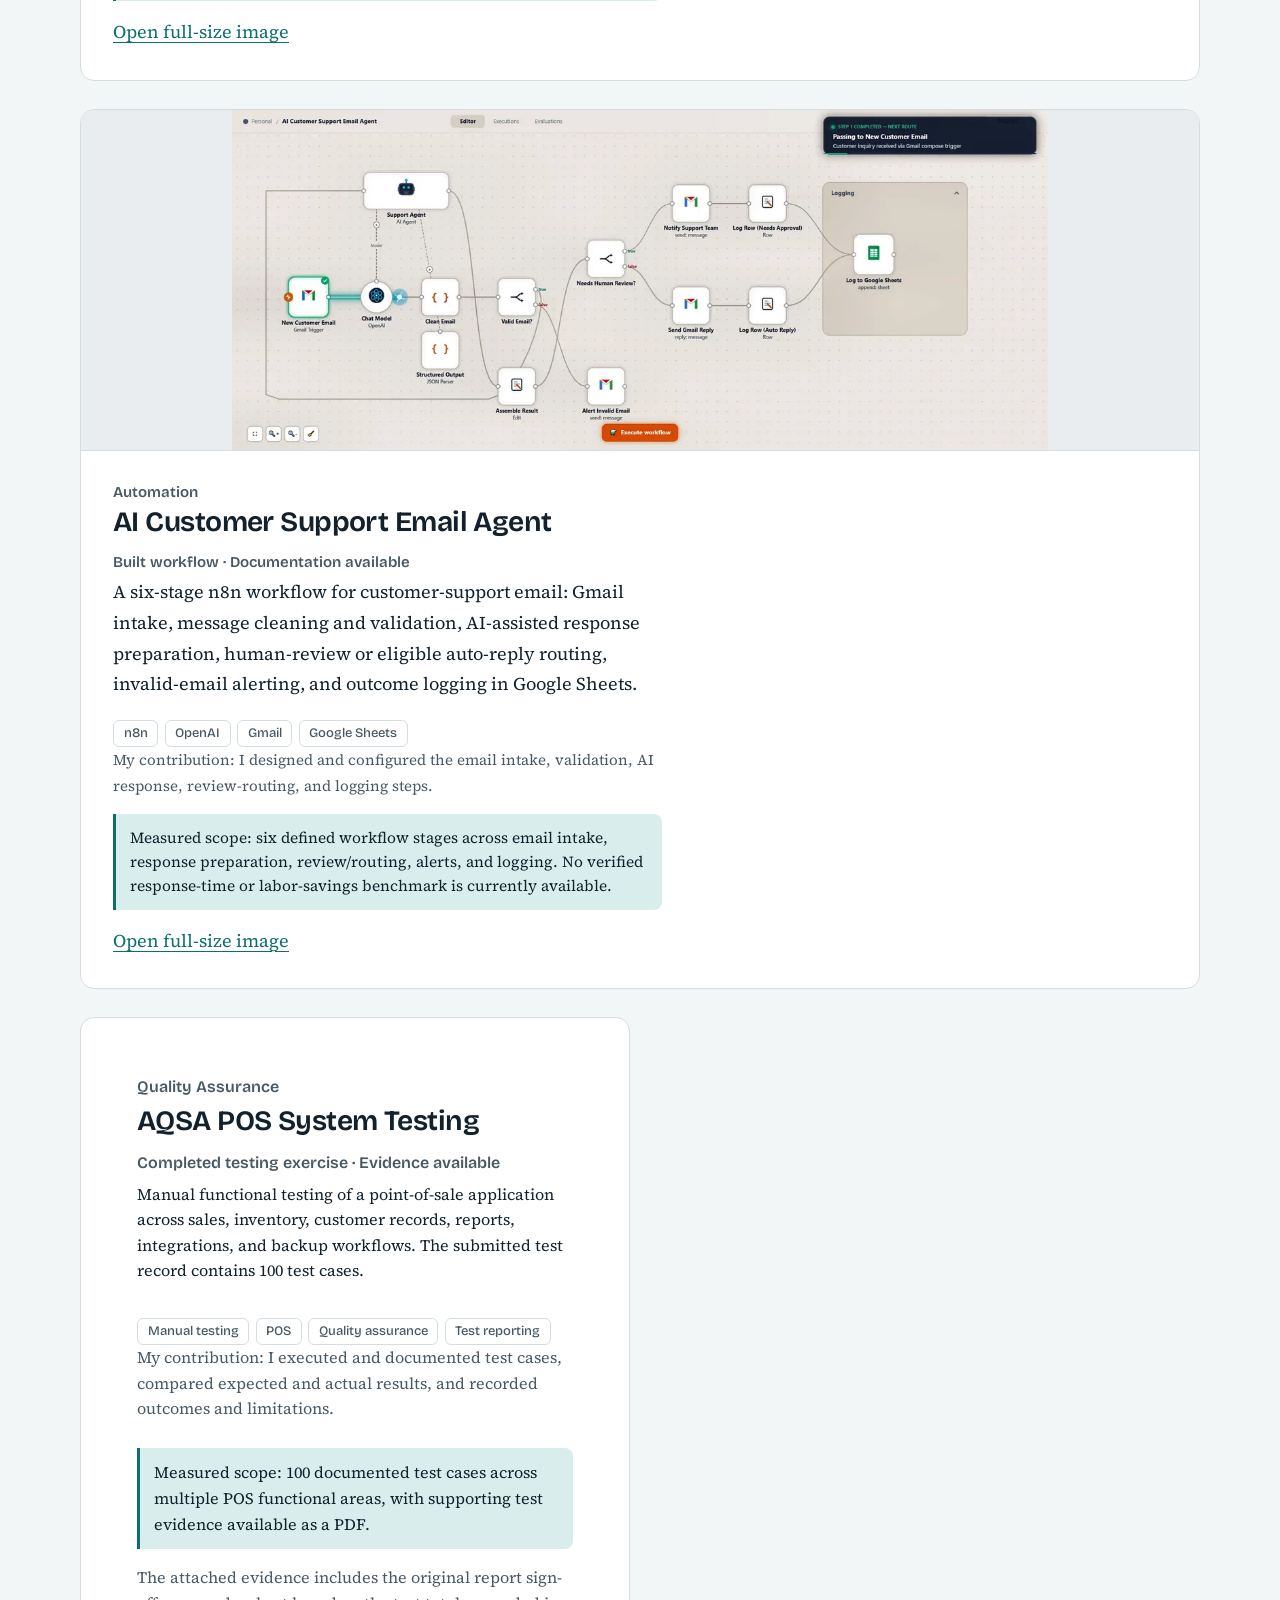
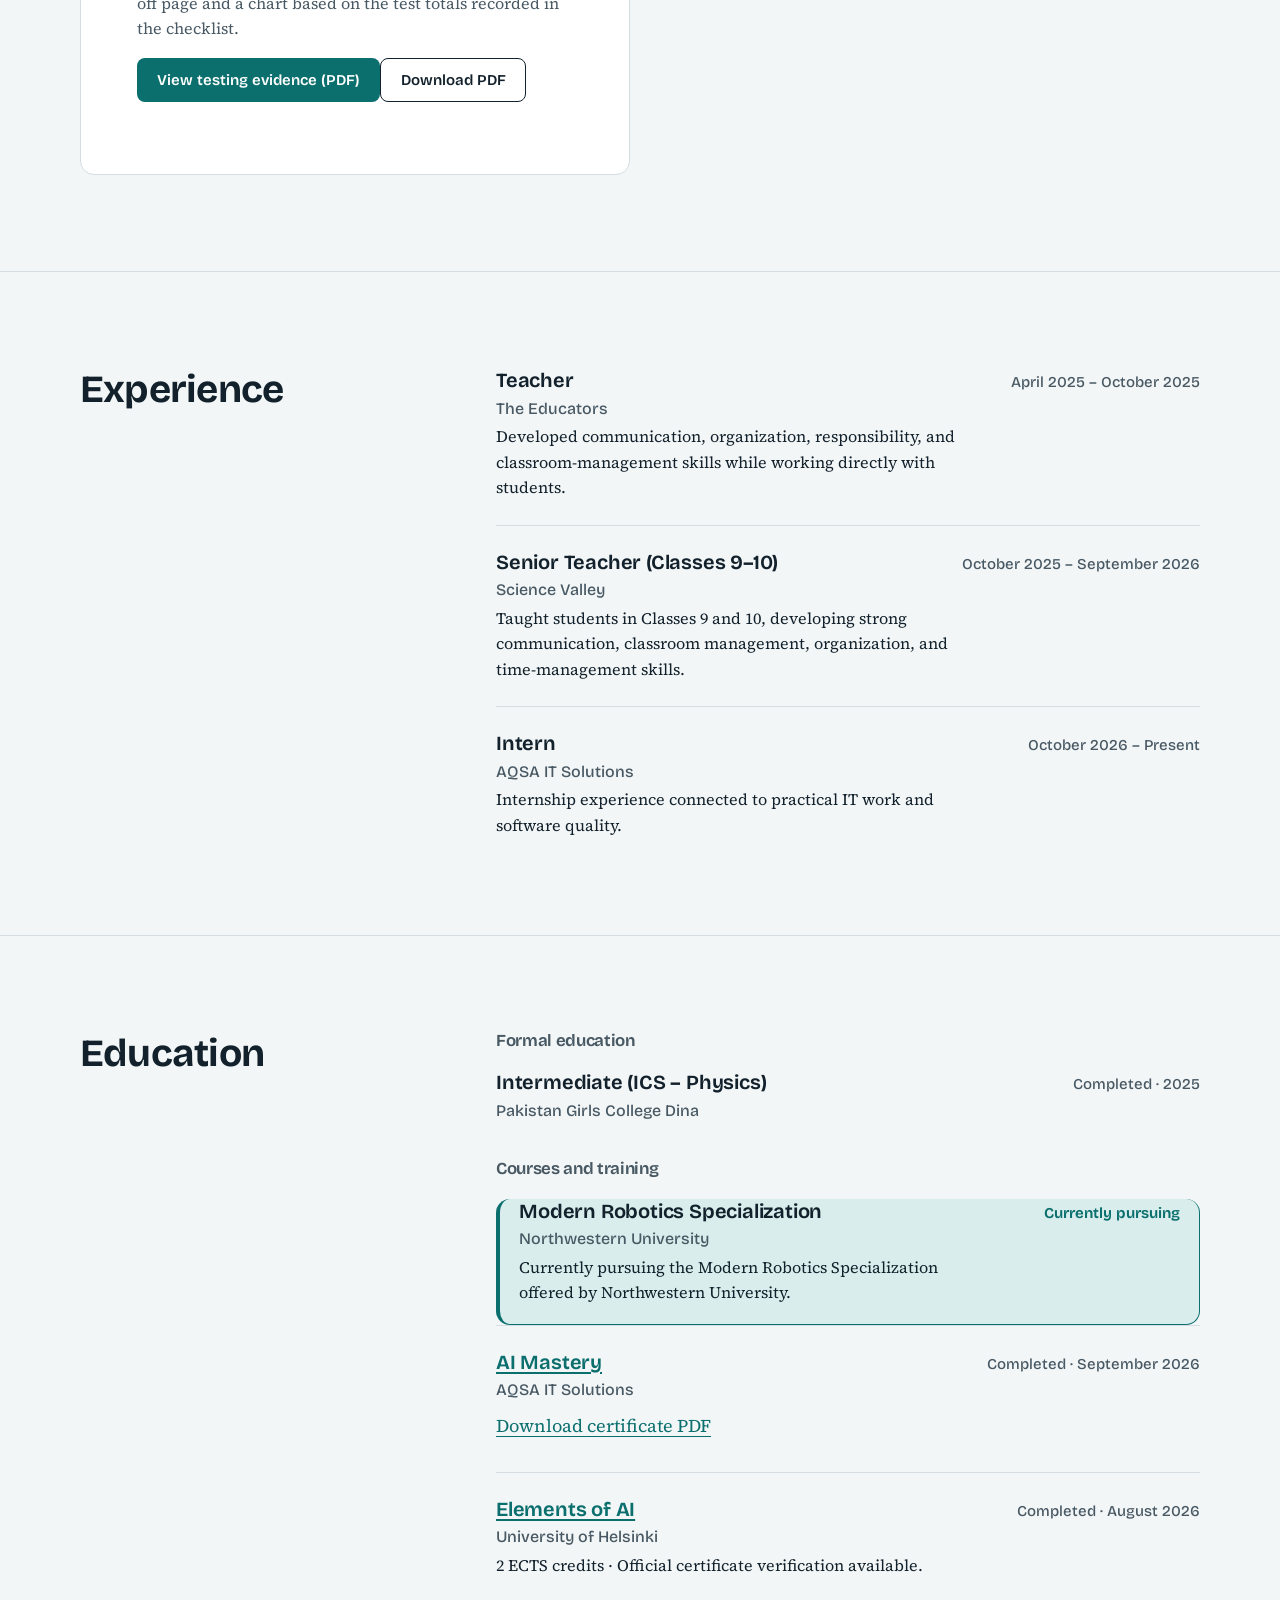
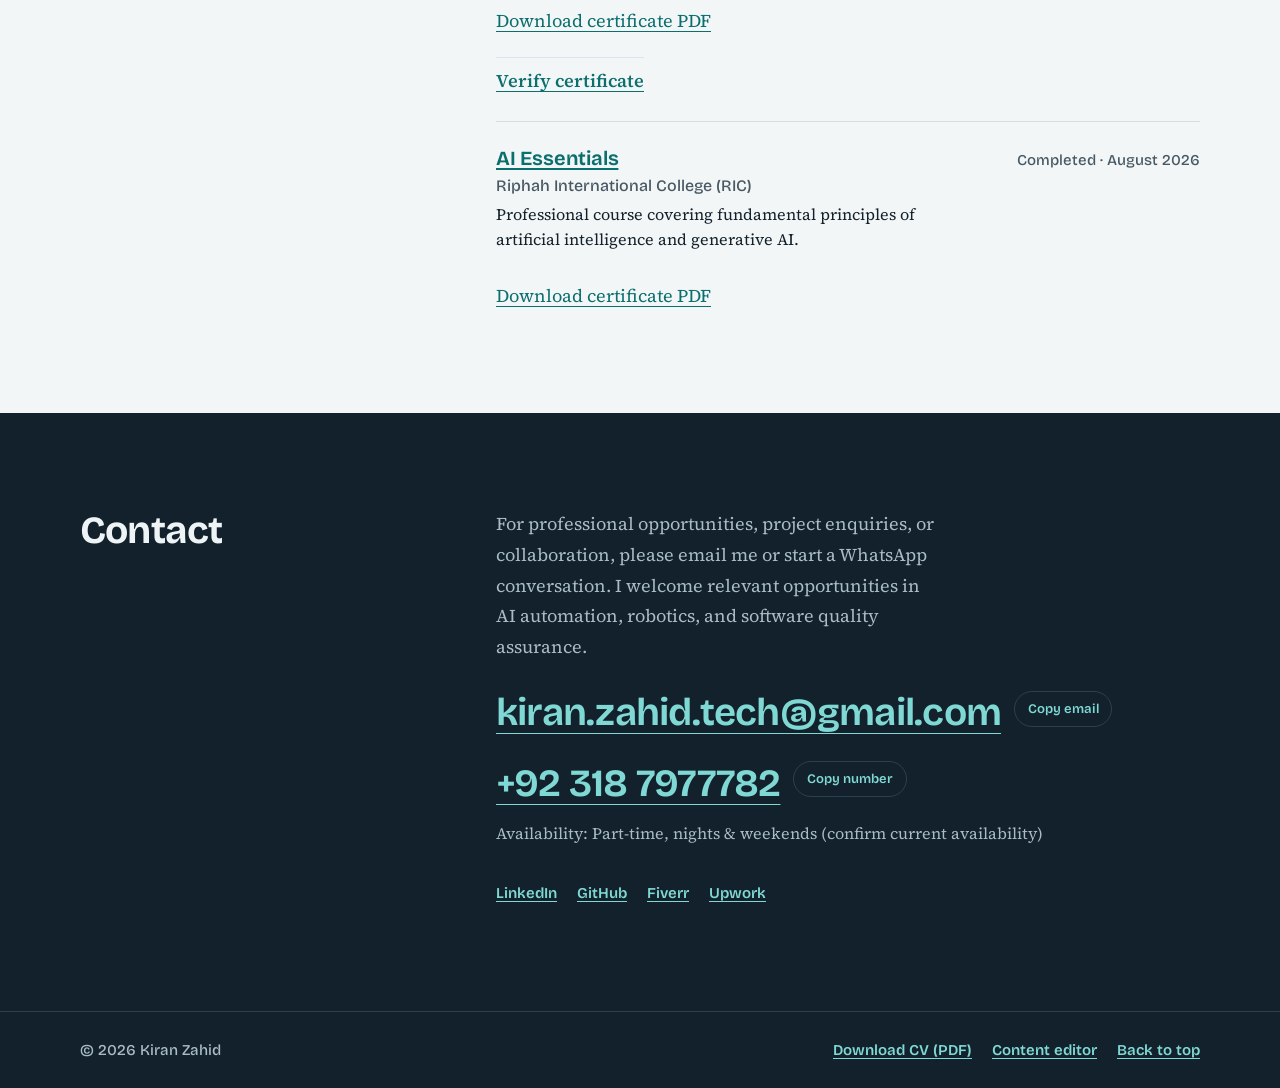
==== commit 65efd39e: "Add files via upload" ====
--- a/index.html
+++ b/index.html
@@ -318,7 +318,7 @@
         <h2 id="contact-title">Contact</h2>
         <div>
           <p class="contact__copy">For professional opportunities, project enquiries, or collaboration, please email me or start a WhatsApp conversation. I welcome relevant opportunities in AI automation, robotics, and software quality assurance.</p>
-          <div class="contact-method"><a class="contact__email" id="contactEmail" href="mailto:kiranzahid188@gmail.com" aria-label="Compose an email to kiranzahid188@gmail.com">kiranzahid188@gmail.com</a><button class="copy-link" type="button" data-copy="kiranzahid188@gmail.com" aria-label="Copy email address">Copy email</button></div>
+          <div class="contact-method"><a class="contact__email" id="contactEmail" href="mailto:kiran.zahid.tech@gmail.com" aria-label="Compose an email to kiran.zahid.tech@gmail.com">kiran.zahid.tech@gmail.com</a><button class="copy-link" type="button" data-copy="kiran.zahid.tech@gmail.com" aria-label="Copy email address">Copy email</button></div>
           <div class="contact-method"><a class="contact__email contact__phone" id="contactPhone" href="https://wa.me/923187977782" target="_blank" rel="noopener noreferrer" aria-label="Start a WhatsApp chat with Kiran Zahid">+92 318 7977782</a><button class="copy-link" type="button" data-copy="+923187977782" aria-label="Copy WhatsApp number">Copy number</button></div>
           <p class="contact__meta" id="contactAvailability">Availability: part-time, night shifts, and weekends.</p>
           <ul class="link-list" aria-label="Profiles">
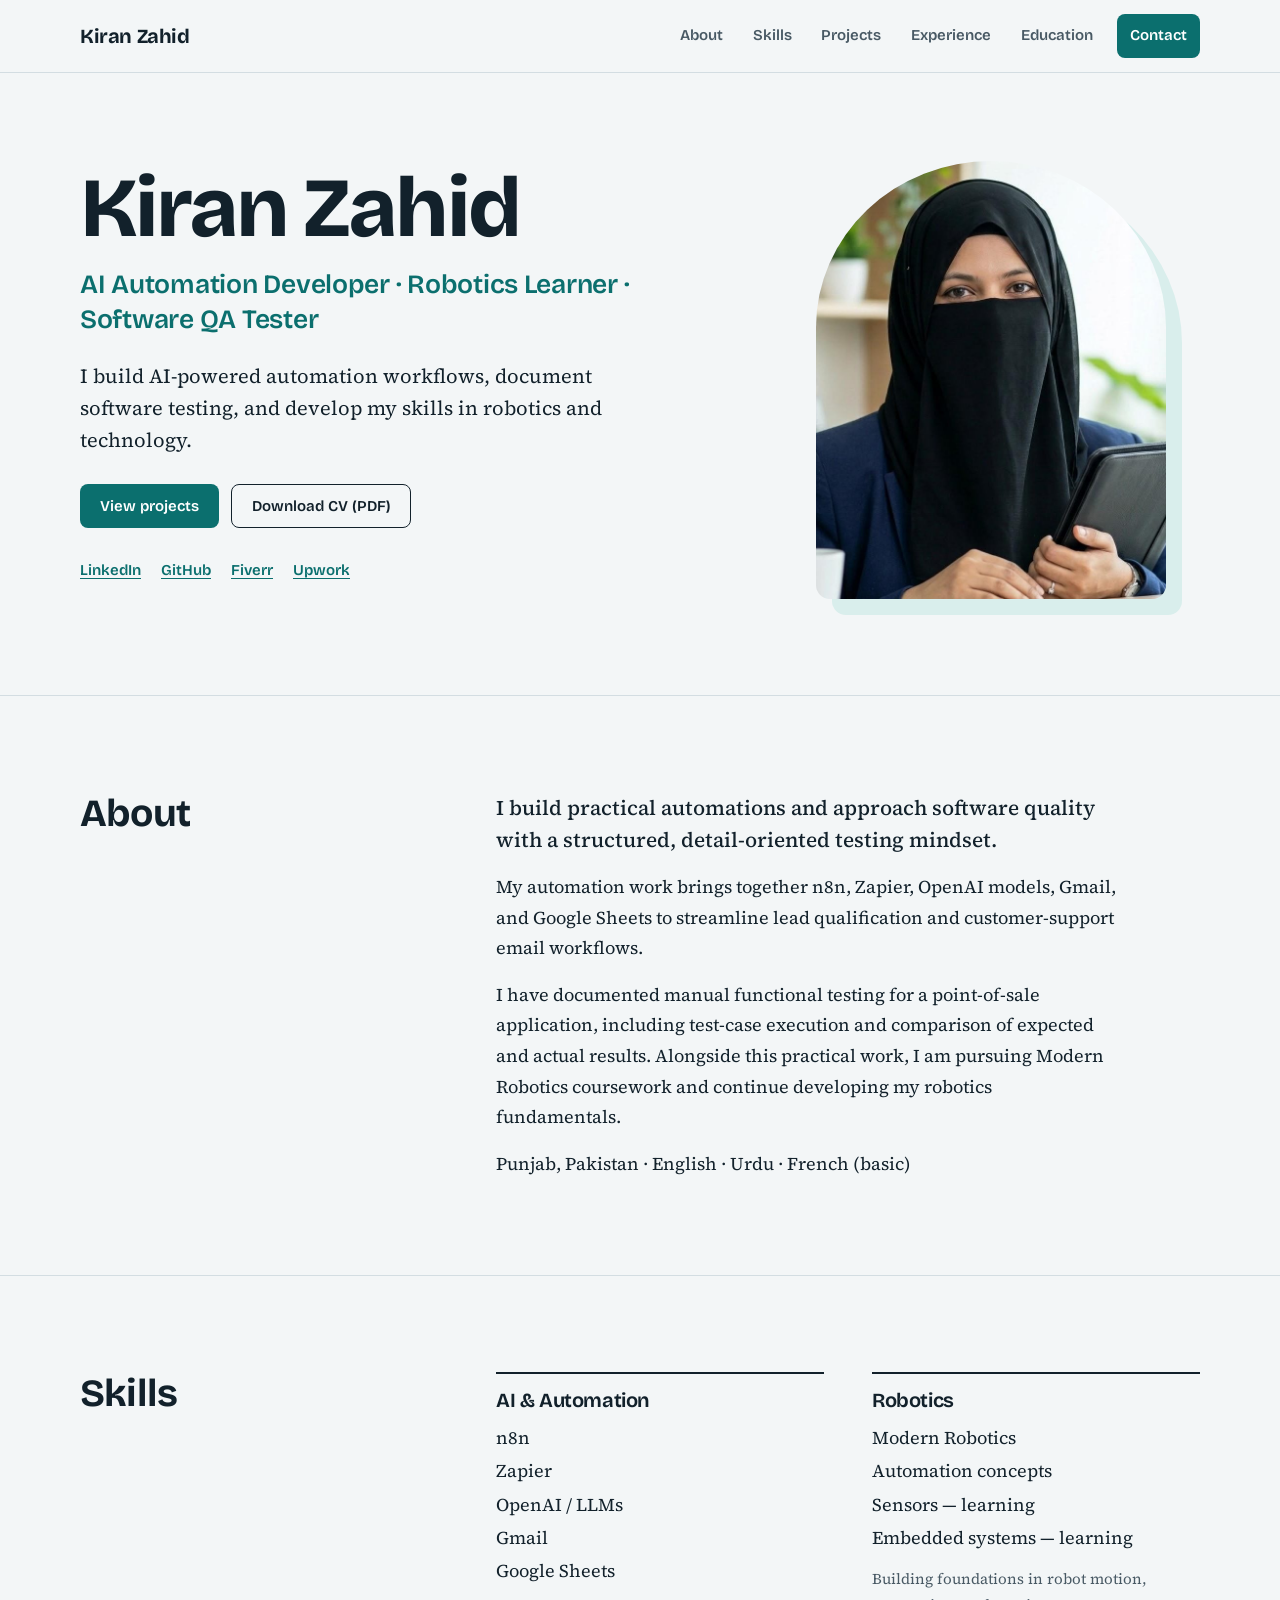
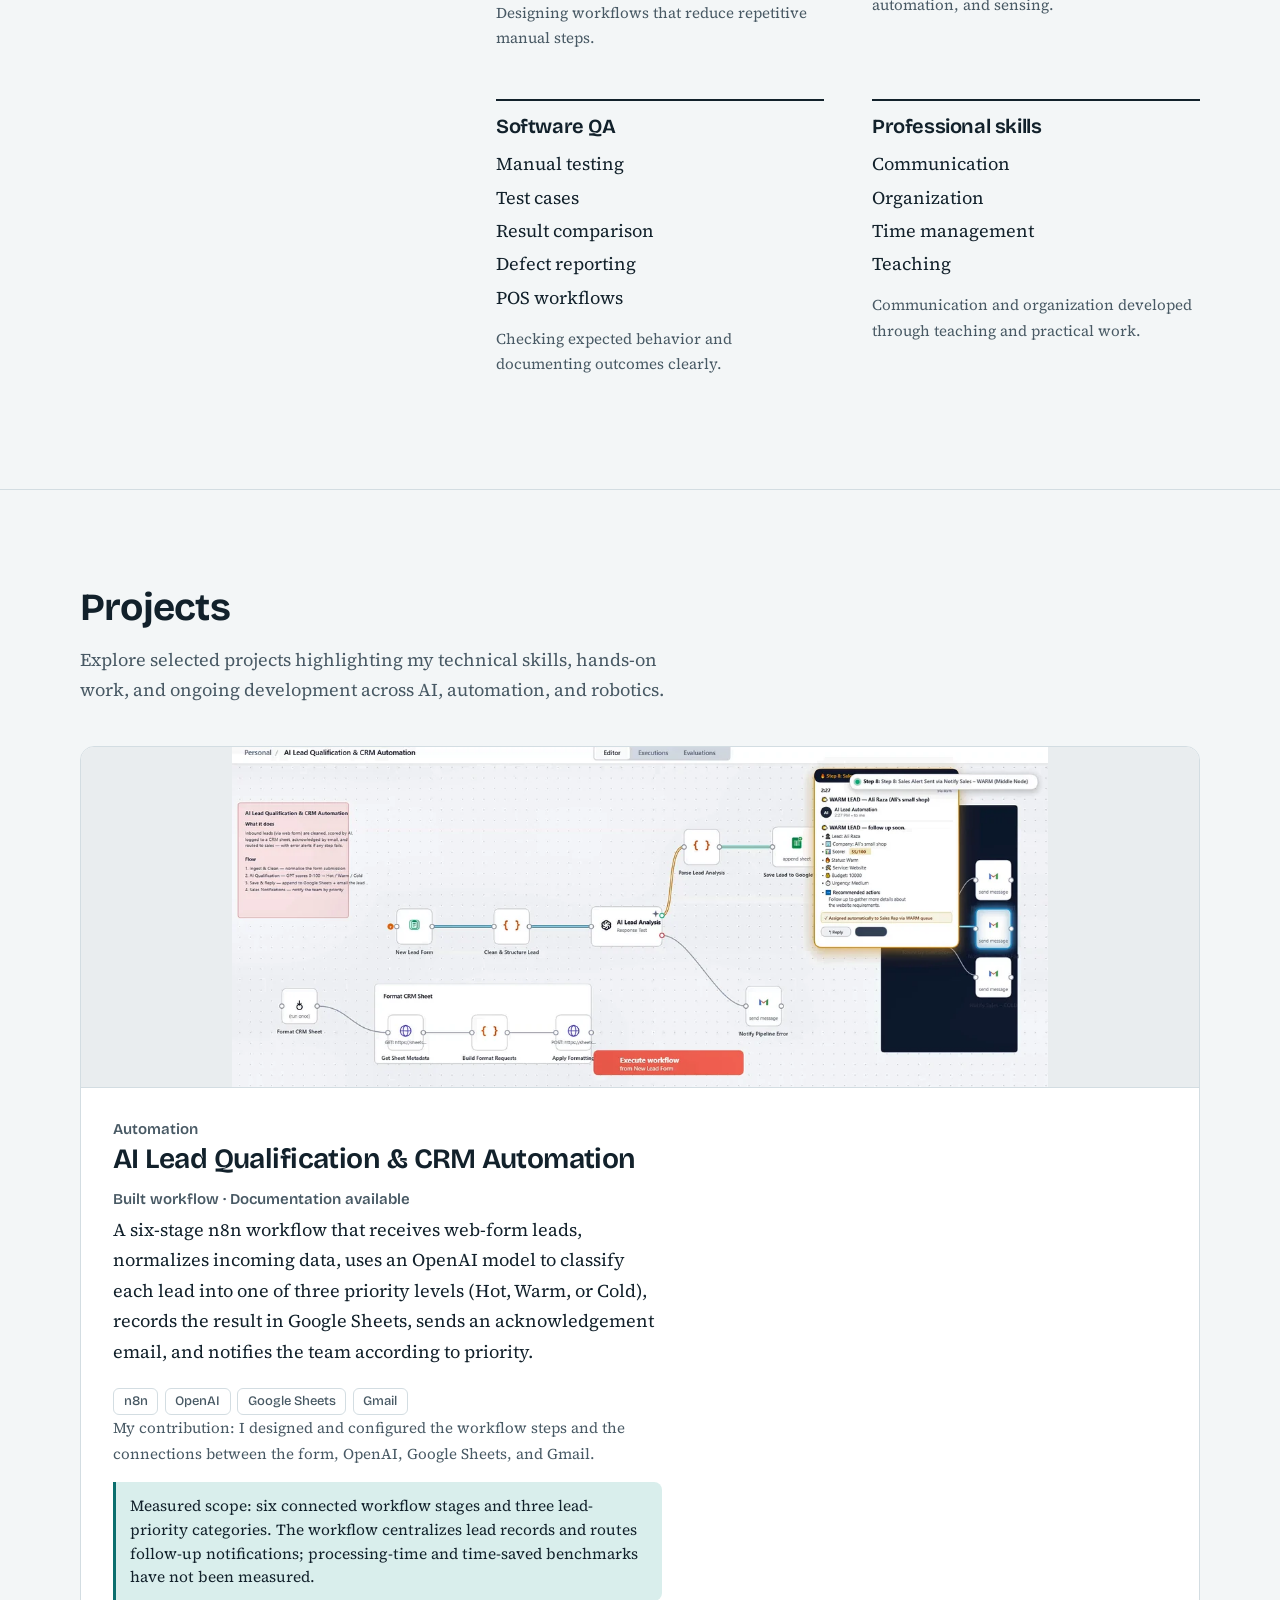
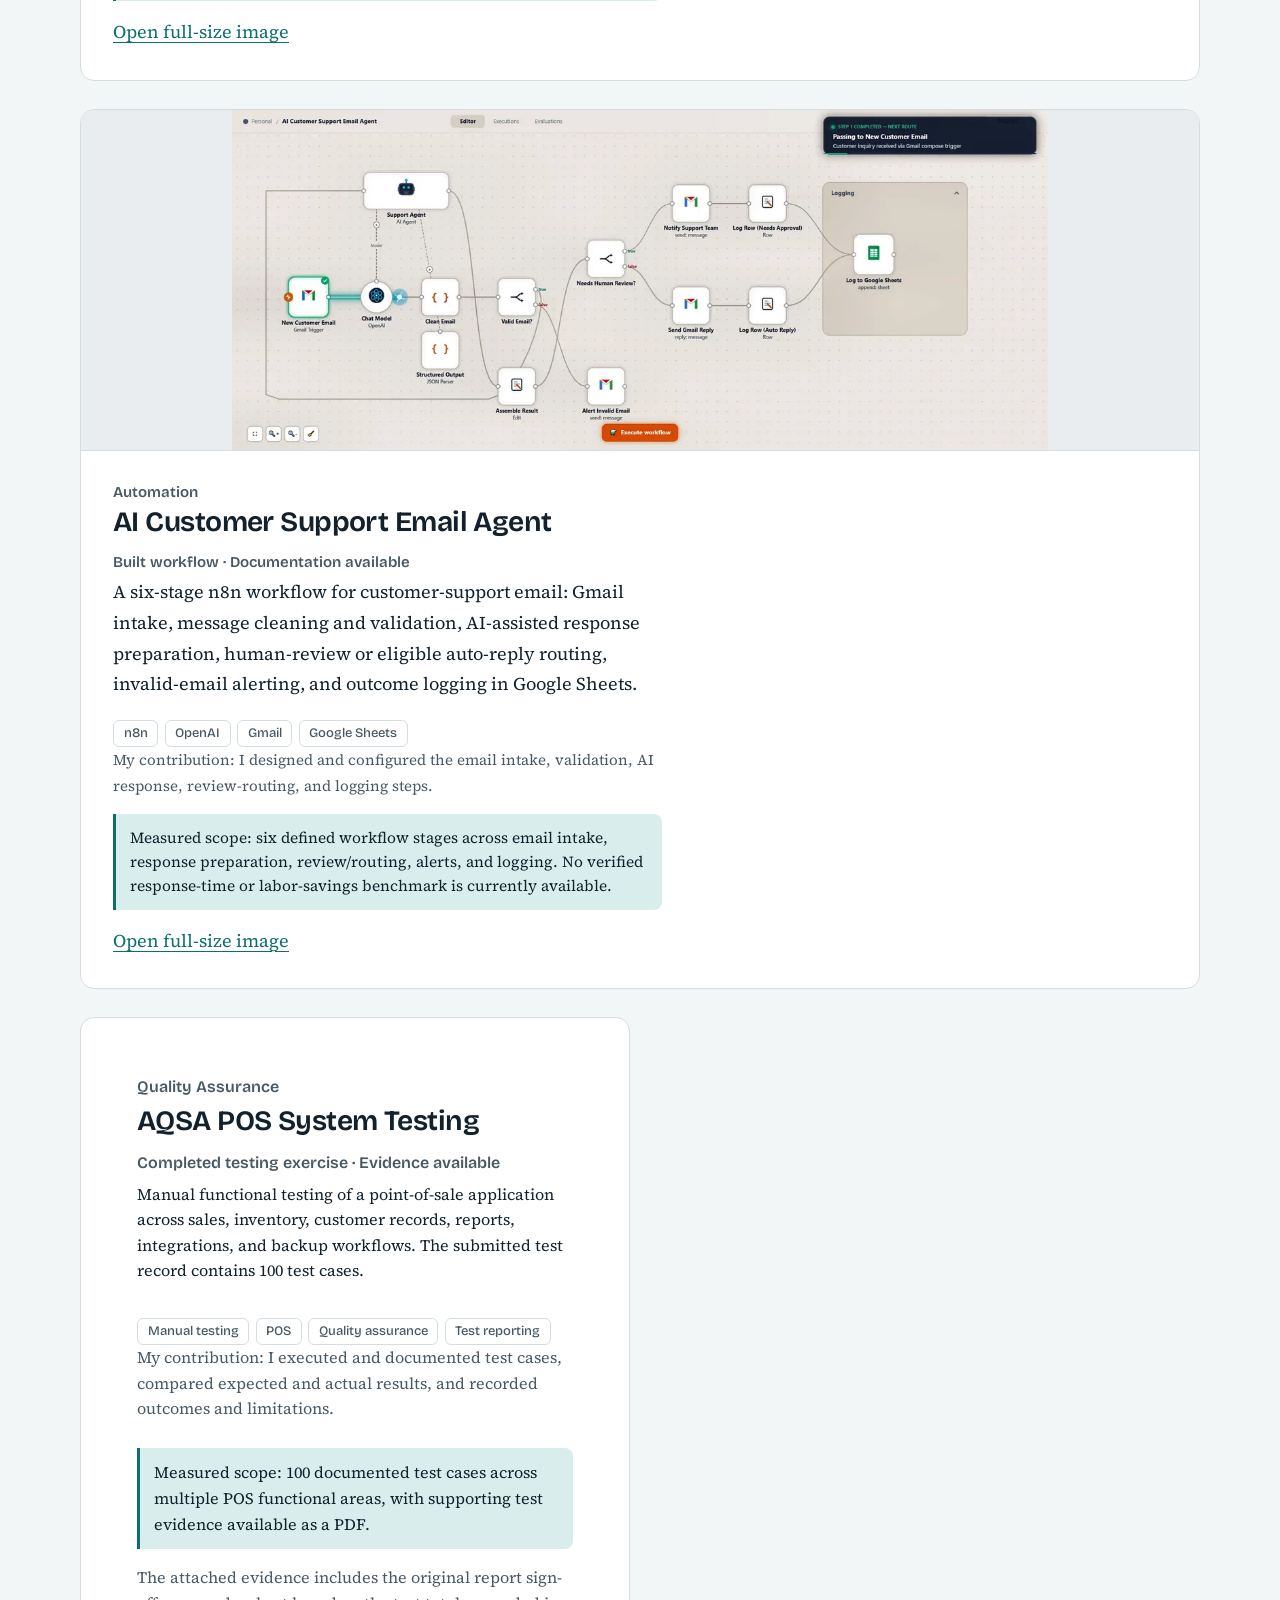
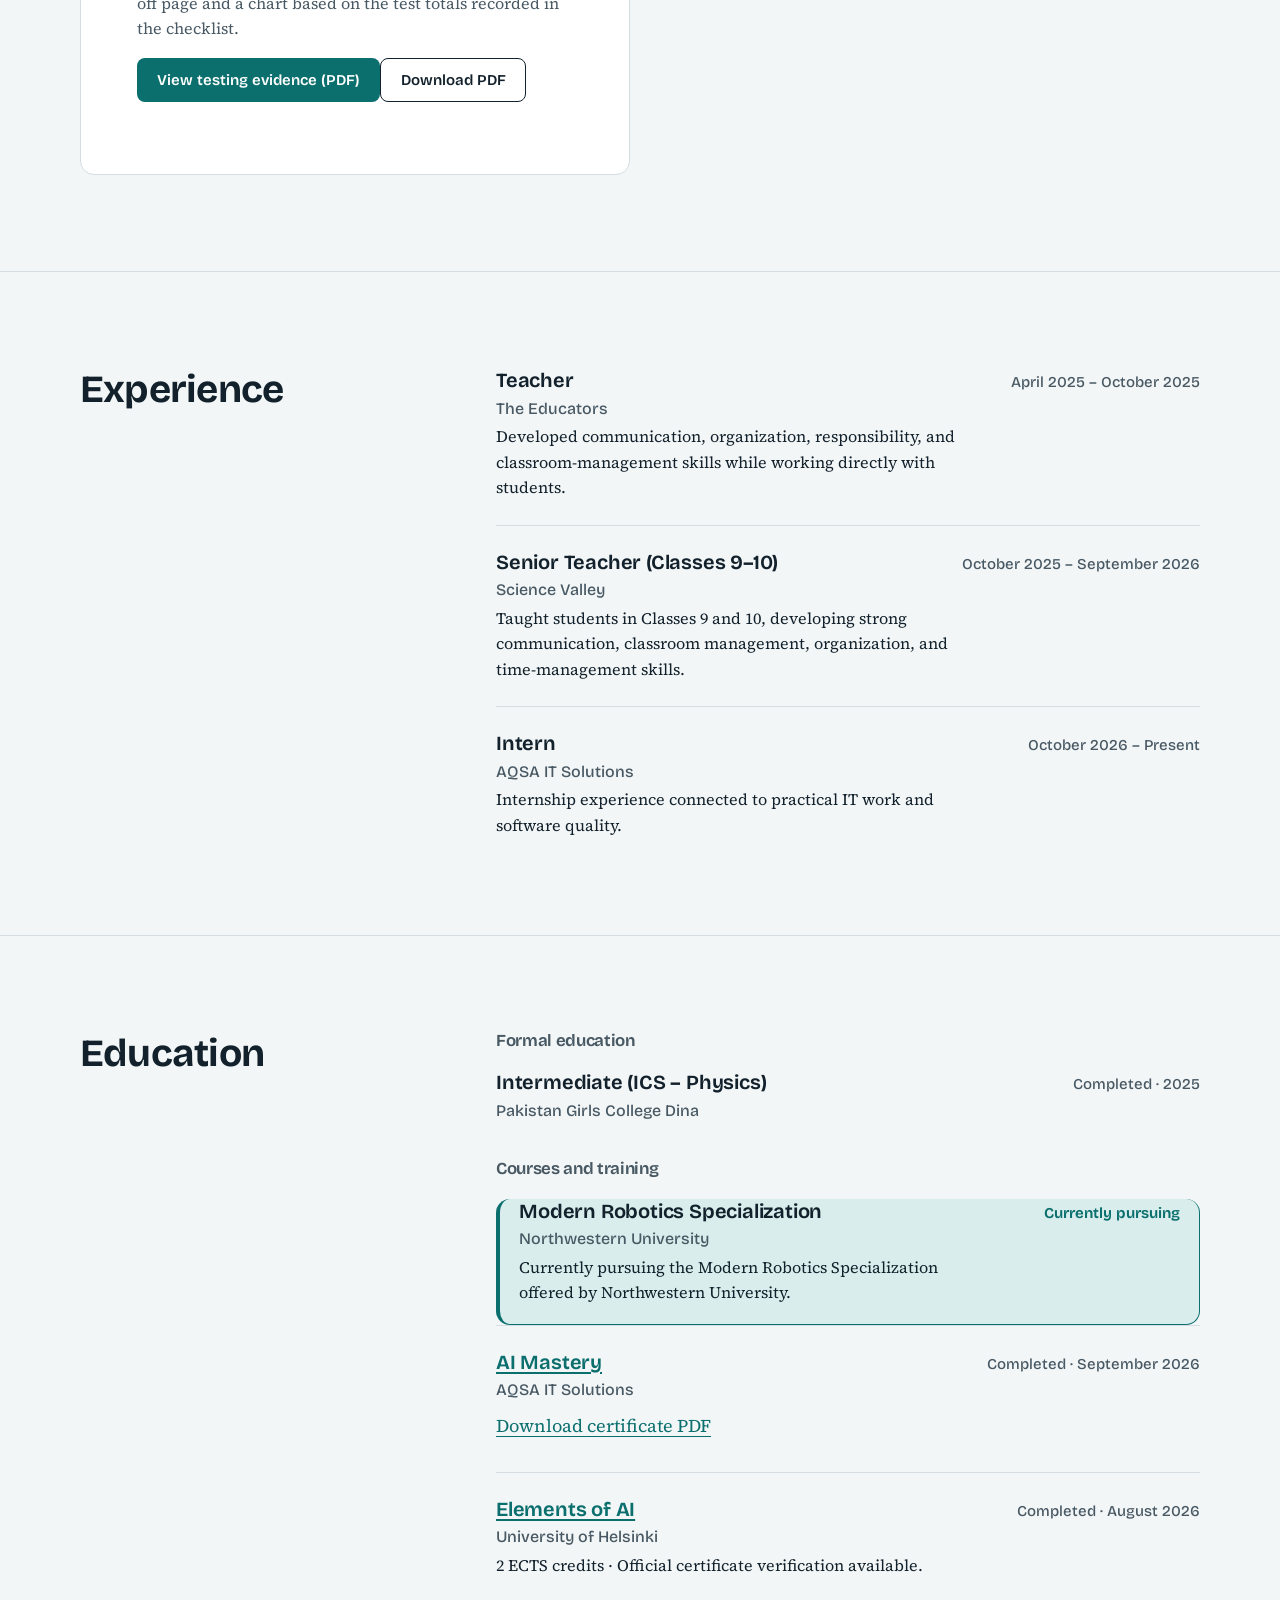
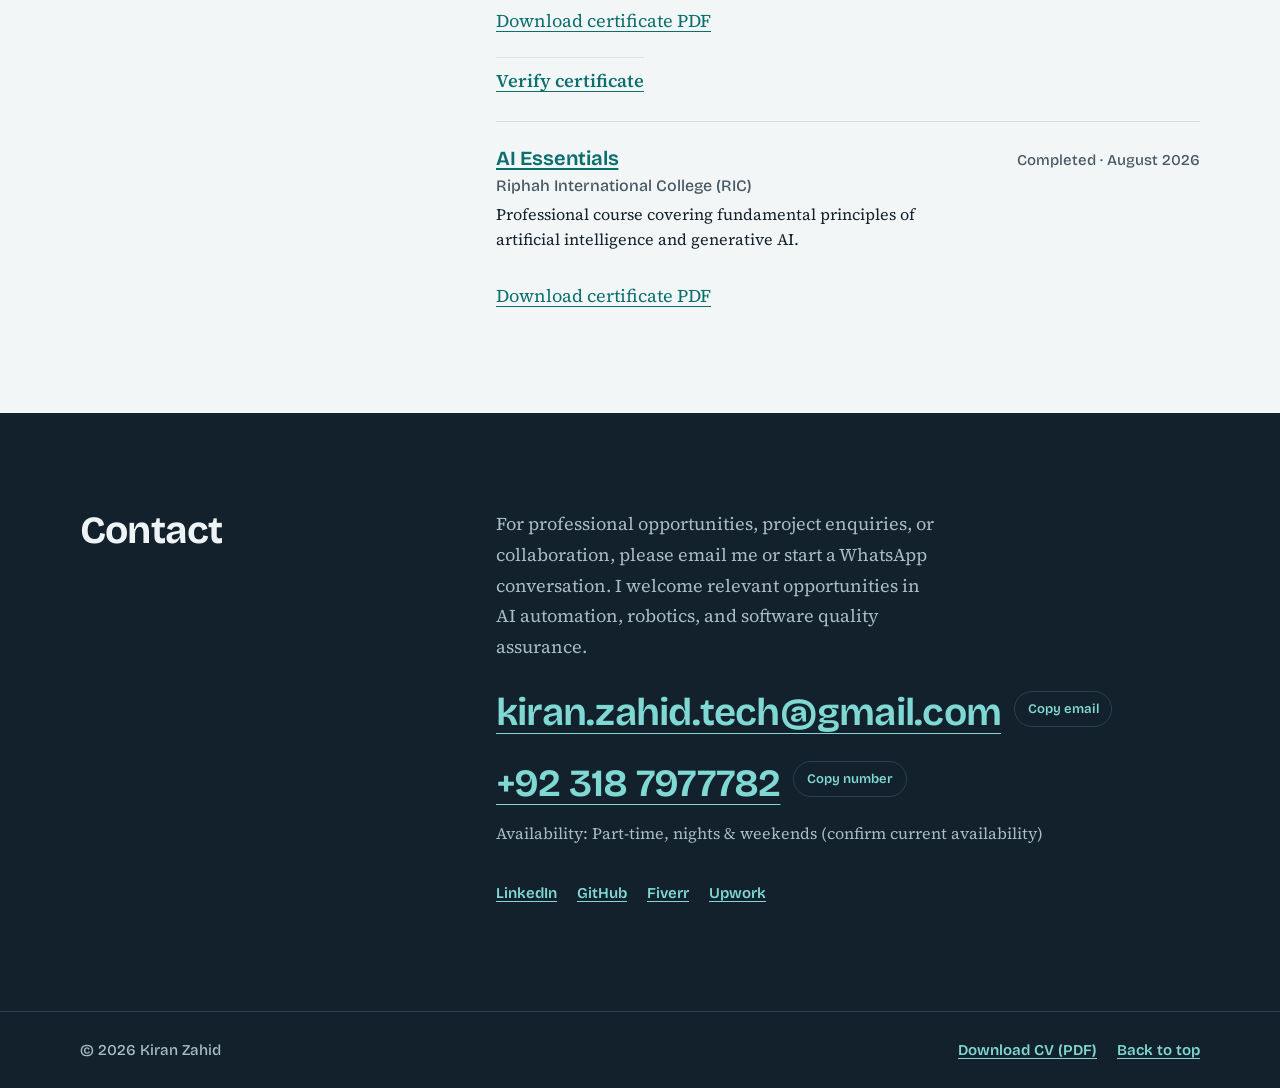
==== commit 701a6004: "Add files via upload" ====
--- a/index.html
+++ b/index.html
@@ -338,7 +338,6 @@
       <p>&copy; <span id="year">2026</span> Kiran Zahid</p>
       <ul class="link-list" aria-label="Footer">
         <li><a href="Kiran-Zahid-CV.pdf" download>Download CV (PDF)</a></li>
-        <li><a href="admin/">Content editor</a></li>
         <li><a href="#top">Back to top</a></li>
       </ul>
     </div>
